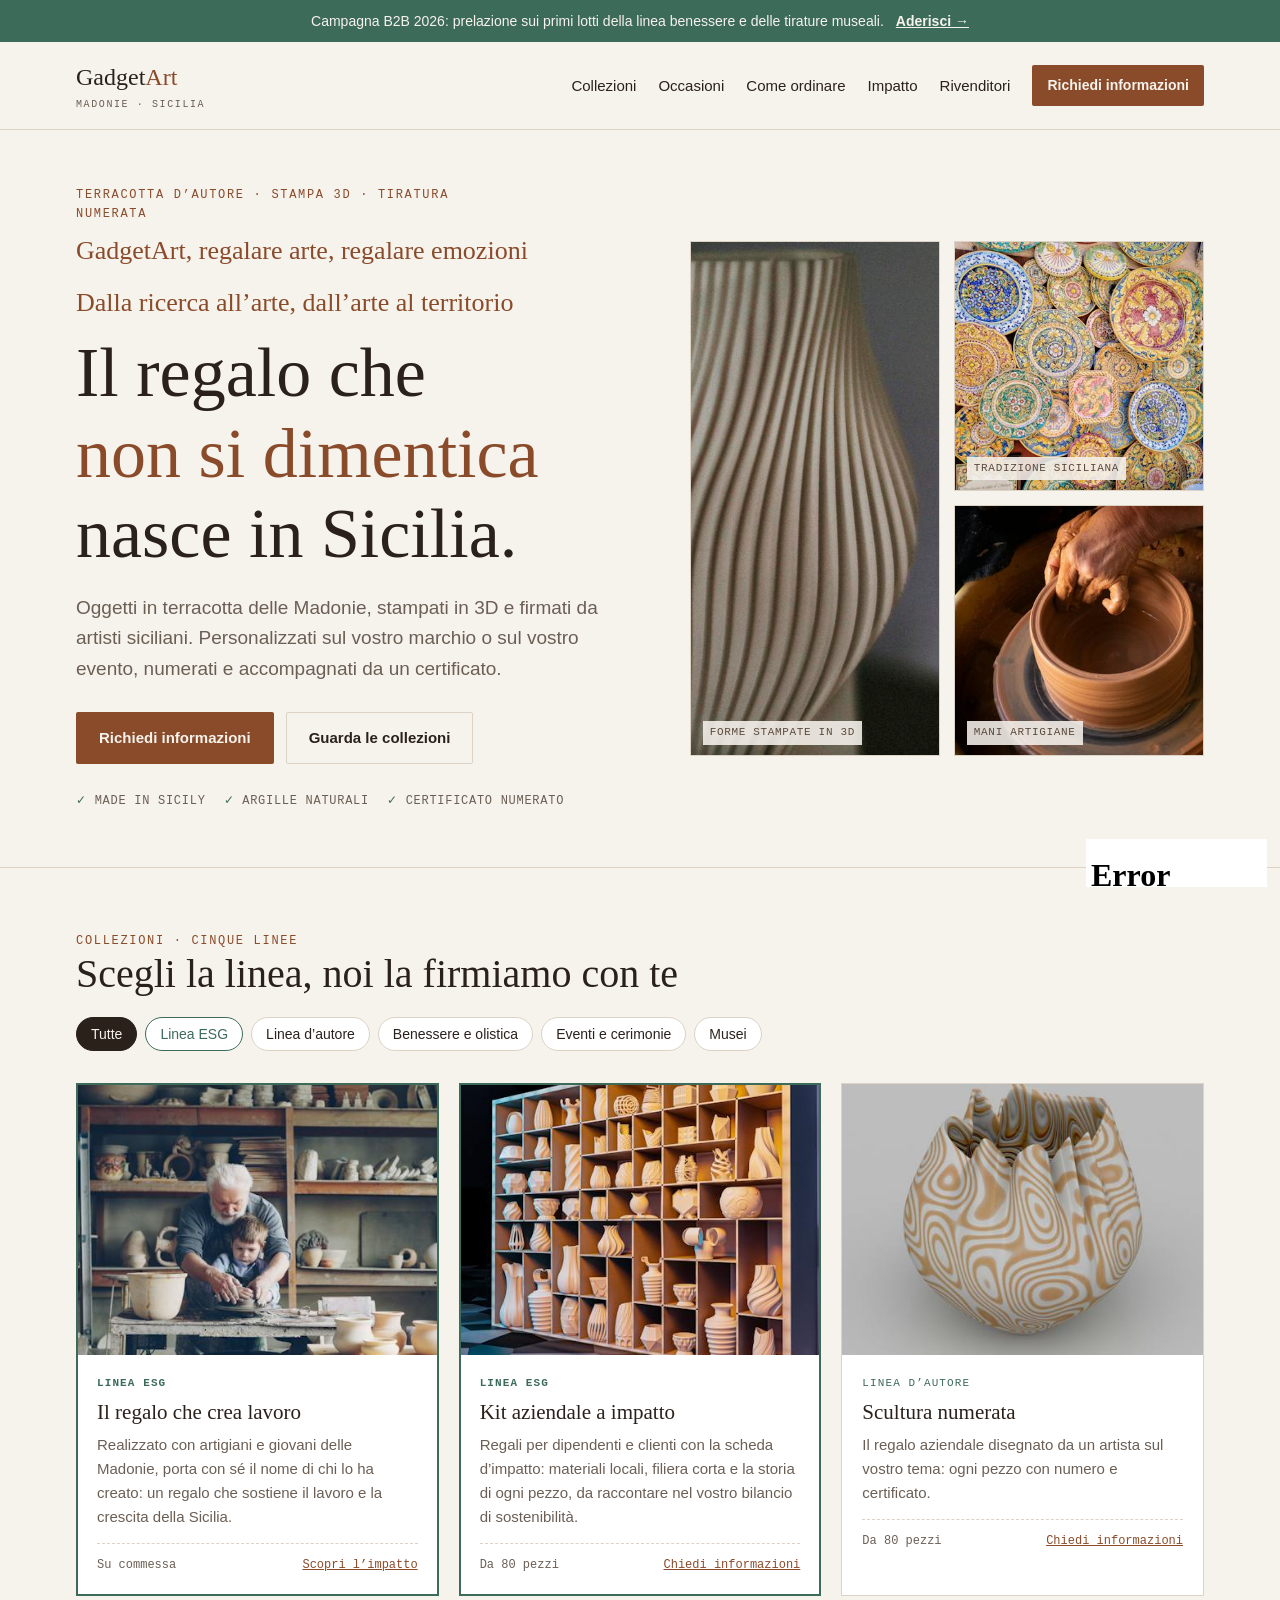
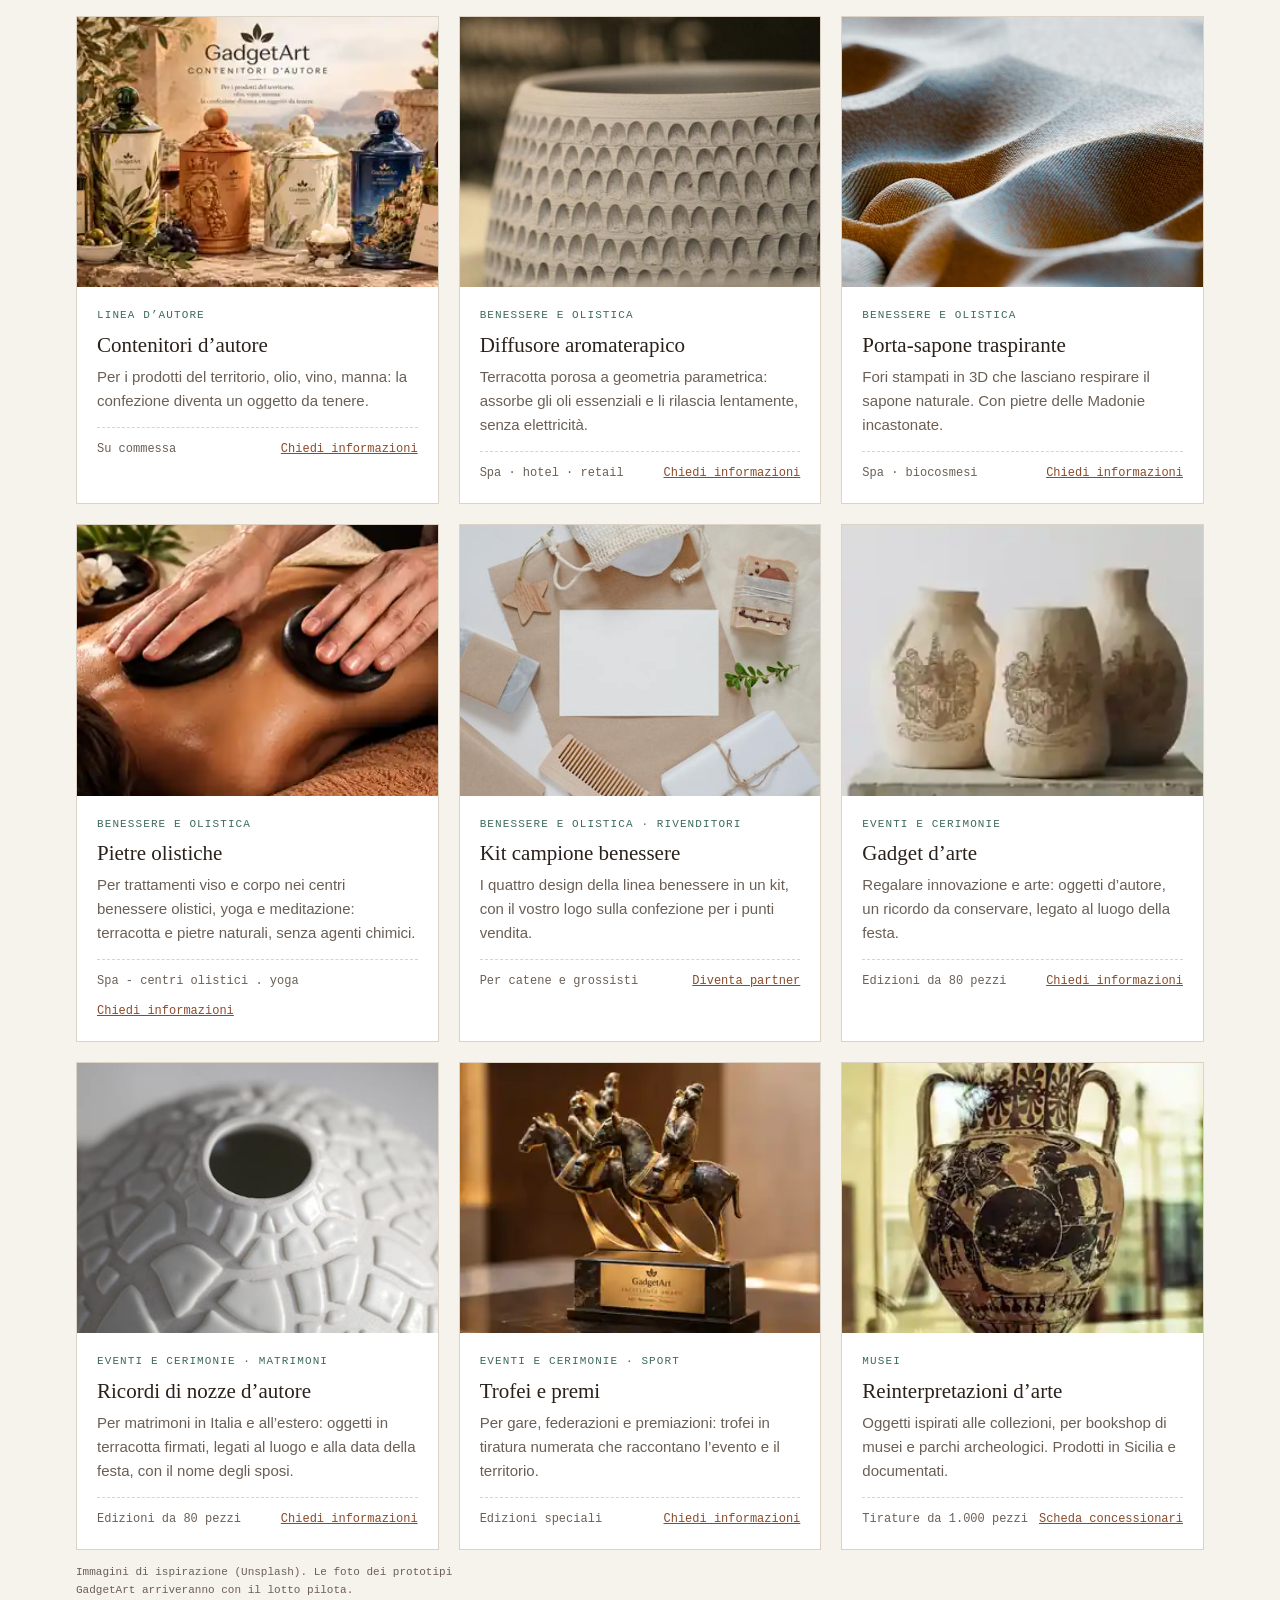
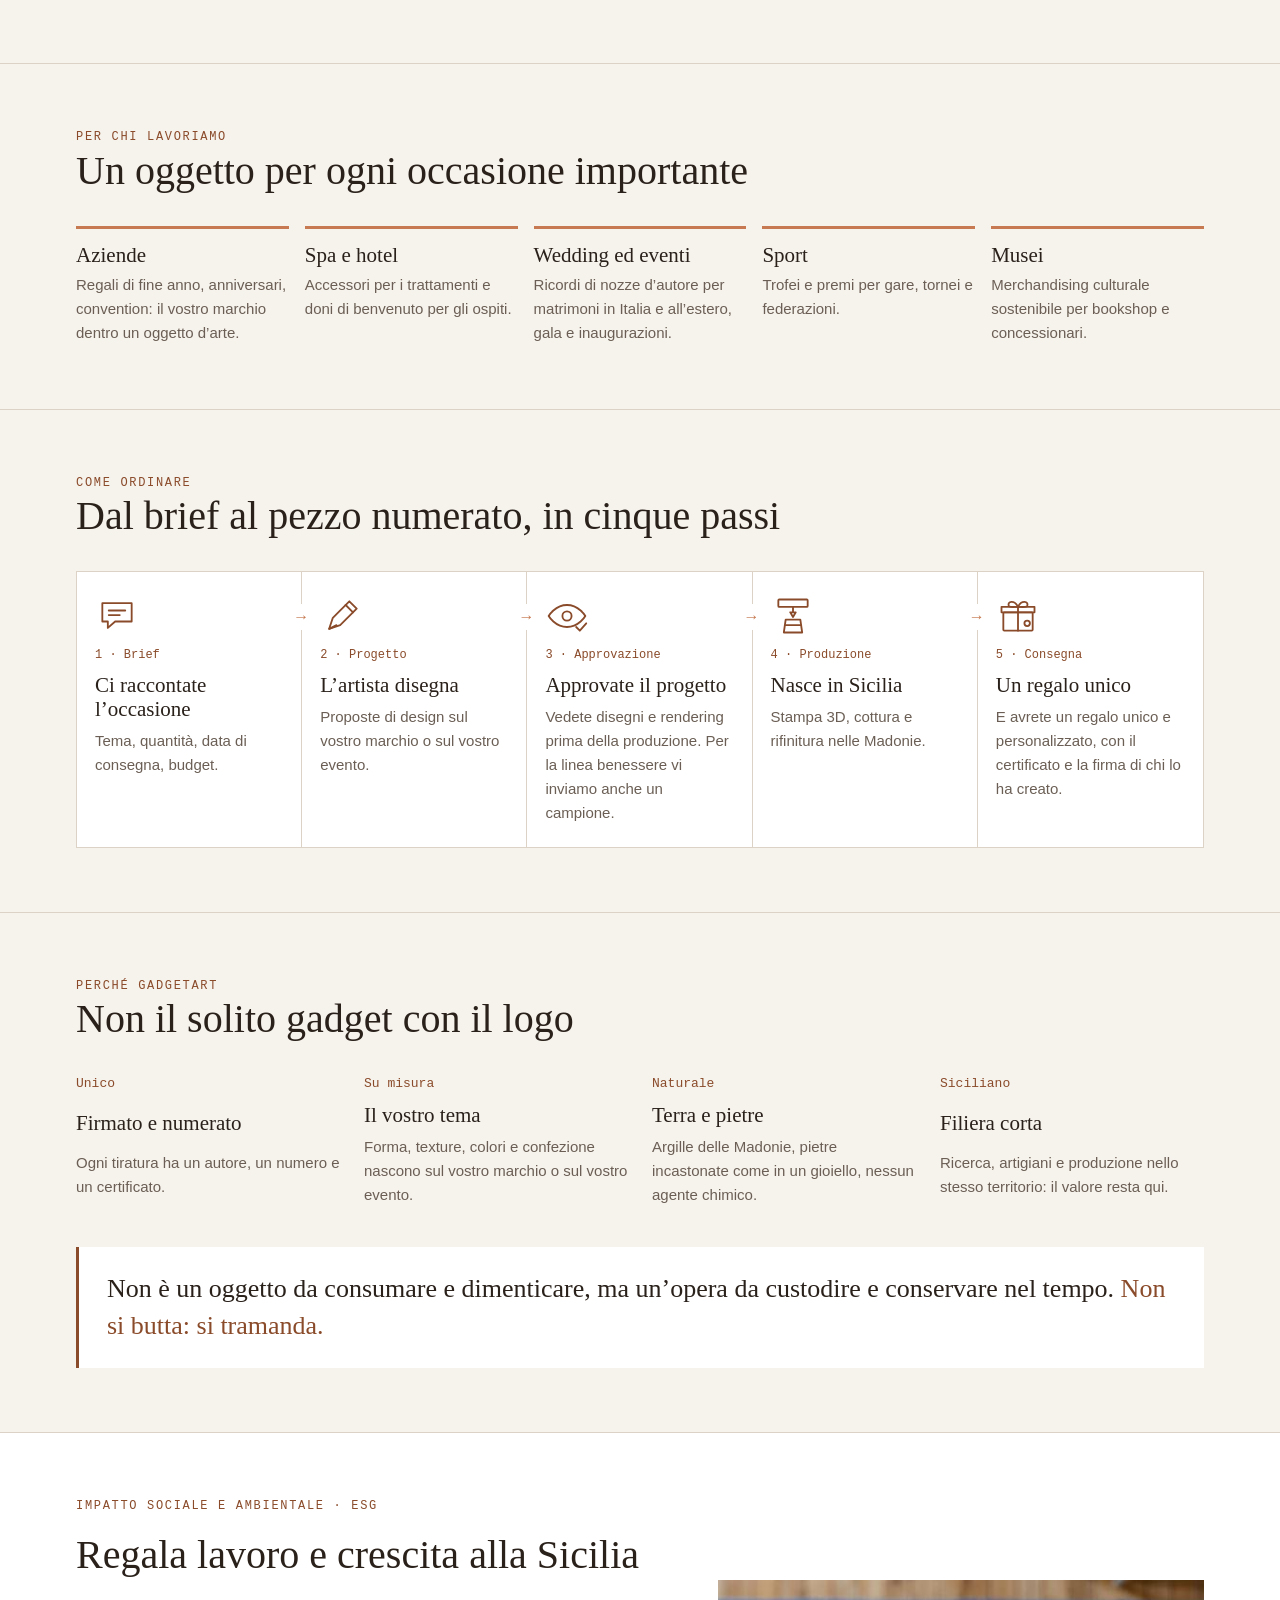
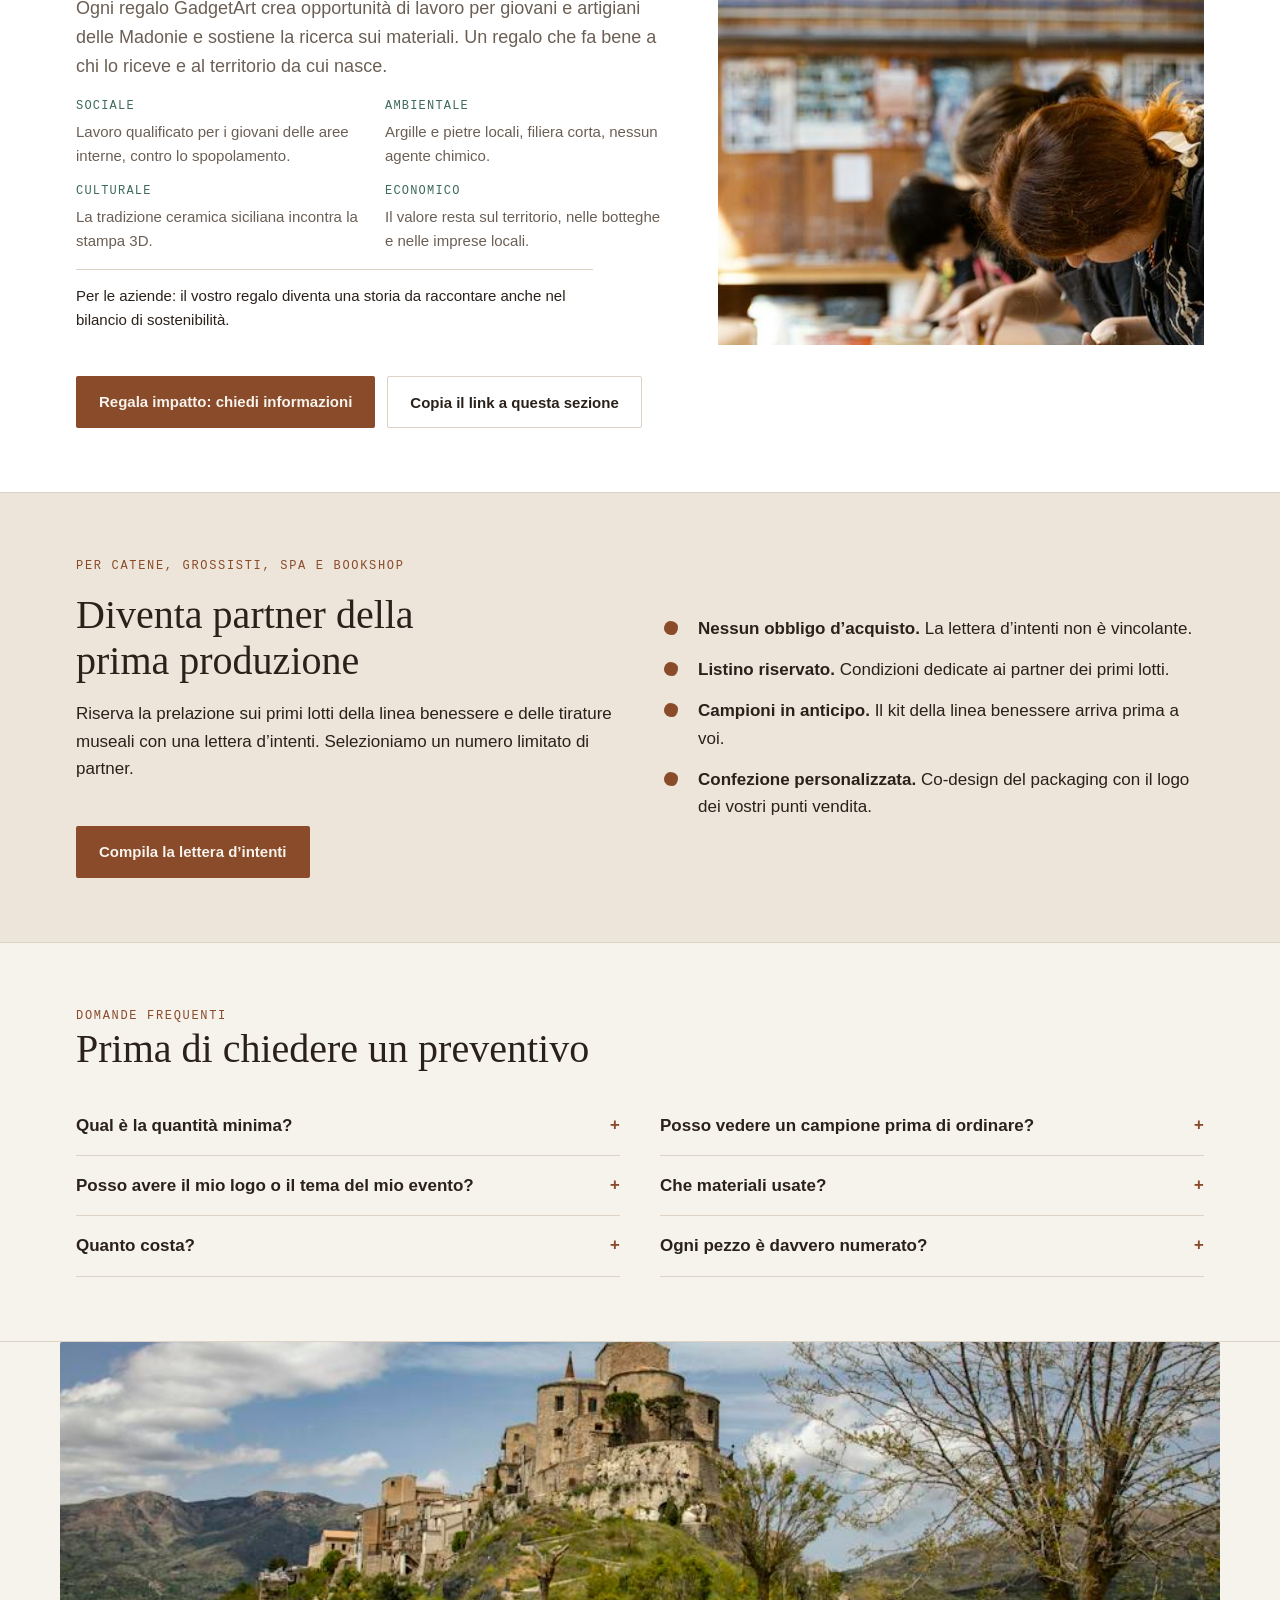
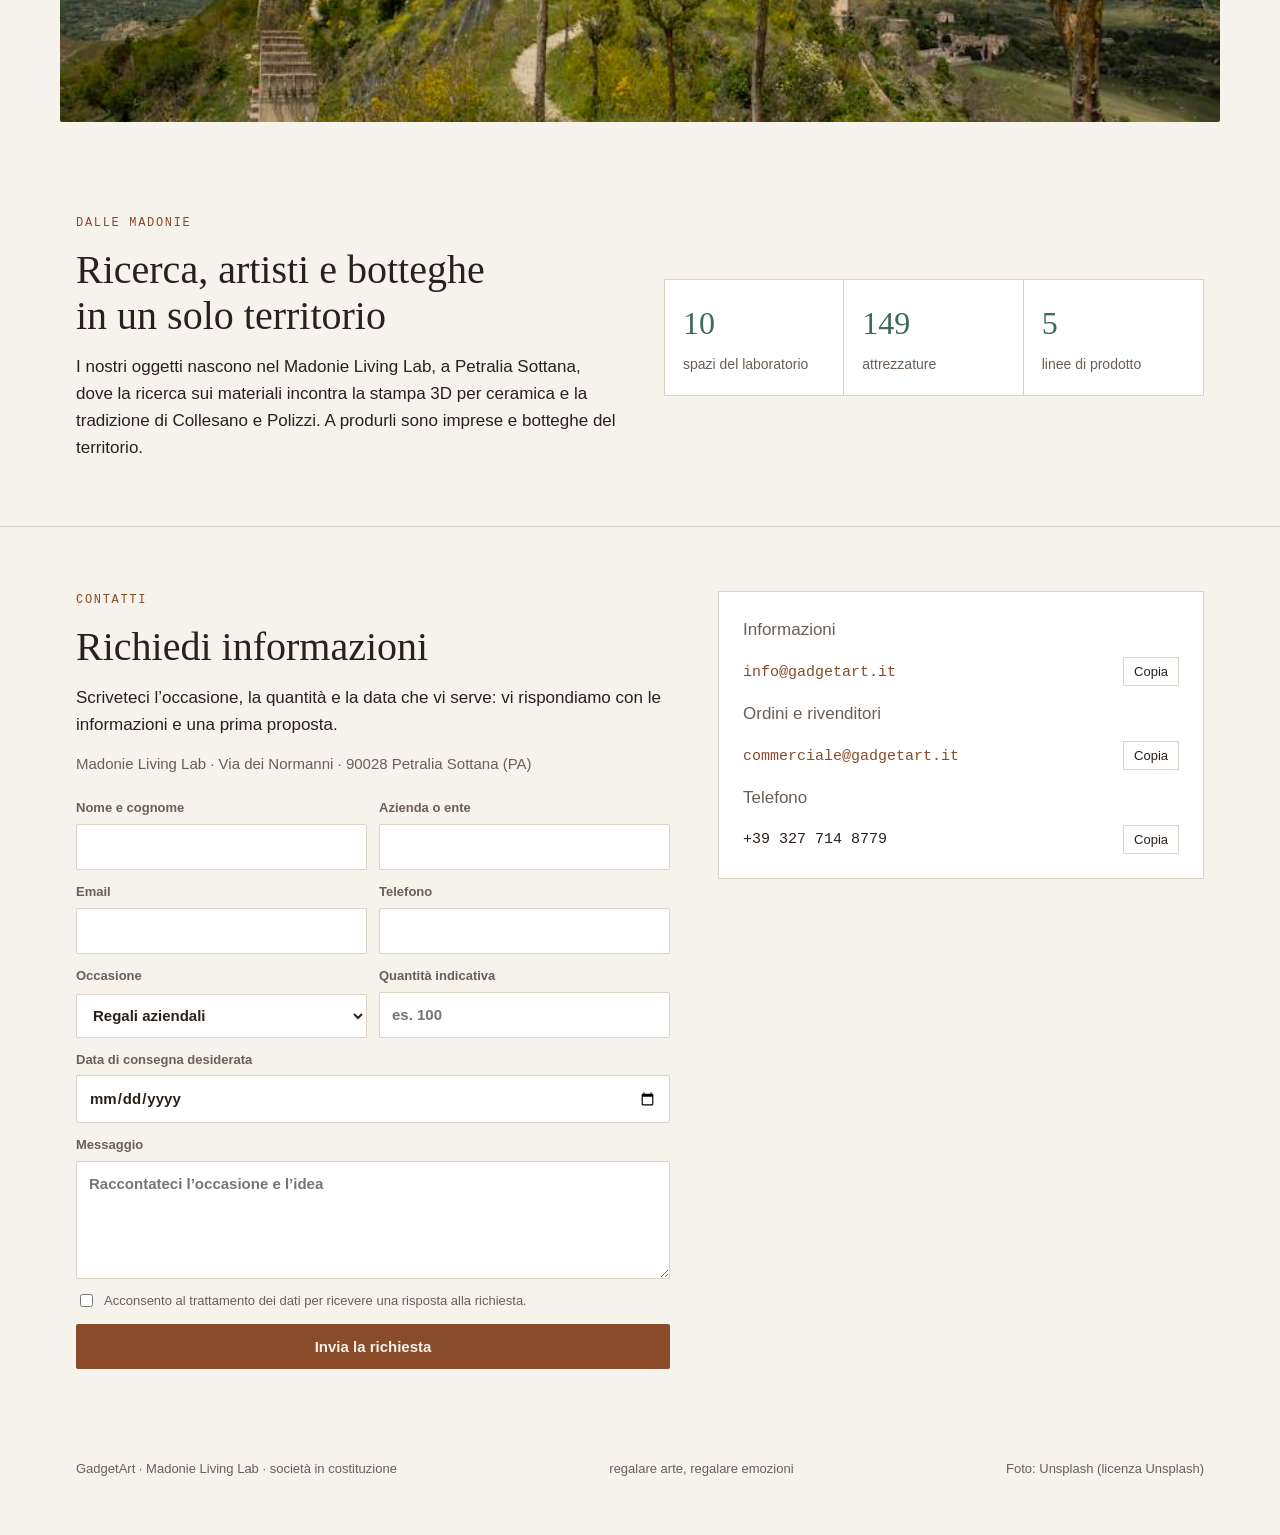
==== index.html @ a304b585 "Add files via upload" ====
<!DOCTYPE html>
<!-- saved from url=(0030)https://gadgetart.it/#contatti -->
<html lang="it"><head><meta http-equiv="Content-Type" content="text/html; charset=UTF-8">

<meta name="viewport" content="width=device-width,initial-scale=1">
<meta name="description" content="Regali d’autore in terracotta stampata in 3D con pietre delle Madonie: regali aziendali, ricordi di nozze d’autore, gadget per eventi, accessori per spa e oggetti per musei. Prodotti in Sicilia.">
<title>GadgetArt – Regali aziendali e ricordi di nozze d’autore in terracotta 3D | Made in Sicily</title>
<link rel="canonical" href="https://gadgetart.it/">
<meta name="robots" content="index, follow">
<meta property="og:type" content="website">
<meta property="og:locale" content="it_IT">
<meta property="og:site_name" content="GadgetArt">
<meta property="og:title" content="GadgetArt – Regali aziendali e ricordi di nozze d’autore in terracotta 3D">
<meta property="og:description" content="Regali d’autore in terracotta stampata in 3D con pietre delle Madonie: regali aziendali, ricordi di nozze d’autore, gadget per eventi, accessori per spa e oggetti per musei. Prodotti in Sicilia.">
<meta property="og:url" content="https://gadgetart.it/">
<meta property="og:image" content="https://gadgetart.it/og.jpg">
<meta name="twitter:card" content="summary_large_image">
<script type="application/ld+json">{"@context": "https://schema.org", "@type": "Organization", "name": "GadgetArt", "url": "https://gadgetart.it/", "logo": "https://gadgetart.it/og.jpg", "description": "Regali d’autore in terracotta stampata in 3D con pietre delle Madonie: regali aziendali, ricordi di nozze d’autore, gadget per eventi, accessori per spa e oggetti per musei. Prodotti in Sicilia.", "email": "info@gadgetart.it", "telephone": "+39 327 714 8779", "address": {"@type": "PostalAddress", "streetAddress": "Via dei Normanni", "postalCode": "90028", "addressLocality": "Petralia Sottana", "addressRegion": "PA", "addressCountry": "IT"}, "contactPoint": [{"@type": "ContactPoint", "contactType": "sales", "email": "commerciale@gadgetart.it", "availableLanguage": ["it", "en"]}, {"@type": "ContactPoint", "contactType": "customer service", "email": "info@gadgetart.it", "telephone": "+39 327 714 8779"}]}</script>
<link rel="preconnect" href="https://fonts.googleapis.com/">
<link rel="preconnect" href="https://fonts.gstatic.com/" crossorigin="">
<link rel="stylesheet" href="./GadgetArt – Regali aziendali e ricordi di nozze d’autore in terracotta 3D _ Made in Sicily_files/css2">
<style>
/* Layout: vetrina commerciale — catalogo filtrabile in apertura, poi occasioni, ordine passo per passo, programma partner, domande e contatti */
:root{
  --bg:#F6F2EC; --surface:#FFFFFF; --ink:#2A211B; --muted:#6B5F55; --line:#DCD2C6;
  --terra:#8A4B2A; --clay:#C77A52; --sage:#3D6B5A; --gold:#B88A1E; --stone:#EDE5DA;
  --display:"Marcellus","Times New Roman",serif;
  --body:"Karla","Helvetica Neue",Arial,sans-serif;
  --mono:"IBM Plex Mono",ui-monospace,Menlo,monospace;
}
@media (prefers-color-scheme: dark){:root:not([data-theme="light"]){
  --bg:#1A1613; --surface:#241E1A; --ink:#EFE7DD; --muted:#B5A898; --line:#3A312A;
  --terra:#D98A5F; --clay:#E3A27E; --sage:#7FB39E; --gold:#E0B34A; --stone:#2B2420; color-scheme:dark}}
:root[data-theme="dark"]{
  --bg:#1A1613; --surface:#241E1A; --ink:#EFE7DD; --muted:#B5A898; --line:#3A312A;
  --terra:#D98A5F; --clay:#E3A27E; --sage:#7FB39E; --gold:#E0B34A; --stone:#2B2420; color-scheme:dark}
*{box-sizing:border-box}
body{background:var(--bg);color:var(--ink);font-family:var(--body);font-size:17px;line-height:1.6;margin:0}
.wrap{max-width:1160px;margin:0 auto;padding-left:max(16px,env(safe-area-inset-left,0px));padding-right:max(16px,env(safe-area-inset-right,0px))}
h1,h2,h3{font-family:var(--display);font-weight:400;text-wrap:balance;margin:0;line-height:1.15}
h2{font-size:clamp(28px,4vw,40px)}
h3{font-size:21px}
p{margin:0;max-width:62ch}
.eyebrow{font-family:var(--mono);font-size:12px;letter-spacing:.14em;text-transform:uppercase;color:var(--terra)}
.muted{color:var(--muted)}
a{color:var(--terra)}
a:focus-visible,button:focus-visible{outline:2px solid var(--gold);outline-offset:3px}
.btn{display:inline-block;padding:13px 22px;border-radius:2px;text-decoration:none;font-weight:700;font-size:15px;border:1px solid transparent;cursor:pointer;font-family:var(--body)}
.btn.primary{background:var(--terra);color:var(--bg)}
.btn.primary:hover{filter:brightness(1.08)}
.btn.ghost{border-color:var(--line);color:var(--ink);background:transparent}
.btn.small{padding:8px 14px;font-size:14px}

/* banner + nav */
.banner{background:var(--sage);color:var(--bg);font-size:14px}
.banner .wrap{padding-block:10px;display:flex;gap:12px;justify-content:center;flex-wrap:wrap;text-align:center}
.banner a{color:var(--bg);font-weight:700}
nav{border-bottom:1px solid var(--line);background:var(--bg)}
nav .wrap{display:flex;justify-content:space-between;align-items:center;gap:16px;padding-block:16px;flex-wrap:wrap}
.brand{font-family:var(--display);font-size:24px}
.brand span{color:var(--terra)}
.brand small{display:block;font-family:var(--mono);font-size:10px;letter-spacing:.16em;color:var(--muted)}
nav ul{list-style:none;display:flex;gap:22px;margin:0;padding:0;flex-wrap:wrap;font-size:15px;align-items:center}
nav ul a{color:var(--ink);text-decoration:none}
nav ul a:hover{color:var(--terra)}

/* hero */
.hero .wrap{display:grid;grid-template-columns:1.1fr 1fr;gap:48px;align-items:center;padding-block:56px}
.hero .wrap > *{min-width:0}
.hero h1{font-size:clamp(40px,6vw,70px)}
.hero h1 em{font-style:normal;color:var(--terra)}
.hero .lead{font-size:19px;color:var(--muted);margin-top:18px}
.actions{display:flex;gap:12px;flex-wrap:wrap;margin-top:28px}
.trust{display:flex;gap:18px;flex-wrap:wrap;margin-top:28px;font-family:var(--mono);font-size:12px;letter-spacing:.06em;text-transform:uppercase;color:var(--muted)}
.trust span::before{content:"✓ ";color:var(--sage)}
.showcase{display:grid;grid-template-columns:1fr 1fr;gap:14px}
.tile{background:var(--surface);border:1px solid var(--line);aspect-ratio:1/1;max-width:100%;display:grid;place-items:center;position:relative}
.tile.big{grid-row:span 2;aspect-ratio:auto}
.tile figcaption{position:absolute;left:12px;bottom:10px;font-family:var(--mono);font-size:11px;color:var(--muted);letter-spacing:.06em}
.tile svg{width:62%;height:auto;max-height:80%}
.tile img{position:absolute;inset:0;width:100%;height:100%;object-fit:cover}
.tile figcaption{z-index:1;background:rgba(246,242,236,.88);color:#5b4a3c;padding:3px 7px}

/* catalogo */
section{border-top:1px solid var(--line)}
section > .wrap{padding-block:64px}
.head{display:flex;justify-content:space-between;align-items:end;gap:20px;flex-wrap:wrap}
.filters{display:flex;gap:8px;flex-wrap:wrap}
.filters button{font-family:var(--body);font-size:14px;padding:8px 14px;border:1px solid var(--line);background:var(--surface);color:var(--ink);cursor:pointer;border-radius:999px}
.filters button[aria-pressed="true"]{background:var(--ink);color:var(--bg);border-color:var(--ink)}
.grid{display:grid;grid-template-columns:repeat(3,1fr);gap:20px;margin-top:32px}
.prod{background:var(--surface);border:1px solid var(--line);display:grid;grid-template-rows:auto 1fr;min-width:0}
.prod .pic{background:var(--stone);aspect-ratio:4/3;max-width:100%;display:grid;place-items:center}
.prod .pic svg{width:46%;height:auto}
.prod .pic{overflow:hidden}
.prod .pic img{width:100%;height:100%;object-fit:cover;display:block;transition:transform .5s ease}
.prod:hover .pic img{transform:scale(1.04)}
.photo-note{font-family:var(--mono);font-size:11px;color:var(--muted);margin-top:14px}
.origin-photo{display:block;width:100%;max-width:1160px;margin:0 auto 28px;aspect-ratio:2/1;max-height:380px;object-fit:cover;border-radius:2px}
.prod .body{padding:20px;display:grid;gap:8px;align-content:start}
.prod .cat{font-family:var(--mono);font-size:11px;letter-spacing:.1em;text-transform:uppercase;color:var(--sage)}
.prod p{font-size:15px;color:var(--muted)}
.prod .meta{display:flex;justify-content:space-between;align-items:center;gap:10px;flex-wrap:wrap;border-top:1px dashed var(--line);padding-top:12px;margin-top:6px;font-family:var(--mono);font-size:12px;color:var(--muted)}

/* occasioni */
.occ{display:grid;grid-template-columns:repeat(5,1fr);gap:16px;margin-top:32px}
.occ div{border-top:3px solid var(--clay);padding-top:14px;display:grid;gap:6px;align-content:start;min-width:0}
.occ p{font-size:15px;color:var(--muted)}

/* ordine */
.steps{list-style:none;margin:32px 0 0;padding:0;display:grid;grid-template-columns:repeat(5,1fr);border:1px solid var(--line);background:var(--surface)}
.steps li{padding:22px 18px;border-right:1px solid var(--line);display:grid;gap:8px;align-content:start;min-width:0}
.steps li:last-child{border-right:0}
.steps .n{font-family:var(--mono);font-size:12px;color:var(--terra)}
.steps p{font-size:15px;color:var(--muted)}

/* perché */
.motto{font-family:var(--display);font-size:clamp(20px,2.4vw,26px);color:var(--terra);margin:6px 0 10px}
.steps li{position:relative}
.steps .ico{width:44px;height:44px;color:var(--terra)}
.steps li:not(:last-child)::after{content:"→";position:absolute;right:-10px;top:32px;width:20px;text-align:center;background:var(--surface);color:var(--clay);font-size:16px;z-index:1}
.tramanda{margin:40px 0 0;padding:24px 28px;border-left:3px solid var(--terra);background:var(--surface);font-family:var(--display);font-size:clamp(20px,2.4vw,26px);line-height:1.4}
.tramanda strong{color:var(--terra);font-weight:400}
.impatto{background:var(--surface)}
.impatto .wrap{display:grid;grid-template-columns:1.1fr .9fr;gap:48px;align-items:center}
.impatto .wrap>*{min-width:0}
.imp-text{display:grid;gap:16px}
.imp-lead{font-size:18px;color:var(--muted)}
.imp-list{list-style:none;padding:0;margin:0;display:grid;grid-template-columns:1fr 1fr;gap:14px 24px}
.imp-list li{display:grid;gap:4px}
.imp-list b{font-family:var(--mono);font-size:12px;letter-spacing:.1em;text-transform:uppercase;color:var(--sage);font-weight:500}
.imp-list span{font-size:15px;color:var(--muted)}
.imp-note{font-size:15px;border-top:1px solid var(--line);padding-top:14px}
.imp-photo{width:100%;aspect-ratio:4/3;object-fit:cover;display:block}
@media (max-width:960px){.impatto .wrap{grid-template-columns:1fr}.steps li::after{display:none}}
@media (max-width:560px){.imp-list{grid-template-columns:1fr}}
.prod.esg{outline:2px solid var(--sage);outline-offset:-2px}
.prod.esg .cat{color:var(--sage);font-weight:700}
.filters #f-esg{border-color:var(--sage);color:var(--sage)}
.filters #f-esg[aria-pressed="true"]{background:var(--sage);color:#fff}
.why{display:grid;grid-template-columns:repeat(4,1fr);gap:24px;margin-top:32px}
.why div{display:grid;gap:8px;min-width:0}
.why b{font-family:var(--mono);font-size:13px;color:var(--terra);font-weight:500}
.why p{font-size:15px;color:var(--muted)}

/* partner */
.partner{background:var(--stone)}
.partner .wrap{display:grid;grid-template-columns:1fr 1fr;gap:48px;align-items:center}
.partner .wrap > *{min-width:0}
.benefits{list-style:none;margin:0;padding:0;display:grid;gap:14px}
.benefits li{display:grid;grid-template-columns:24px 1fr;gap:10px;align-items:start}
.benefits li::before{content:"";width:14px;height:14px;margin-top:6px;border-radius:46% 54% 40% 60%/55% 45% 55% 45%;background:var(--terra)}

/* faq */
.faq{display:grid;grid-template-columns:1fr 1fr;gap:0 40px;margin-top:24px}
details{border-bottom:1px solid var(--line);padding-block:16px}
summary{cursor:pointer;font-weight:700;list-style:none;display:flex;justify-content:space-between;gap:12px}
summary::after{content:"+";color:var(--terra);font-family:var(--mono)}
details[open] summary::after{content:"−"}
details p{margin-top:10px;color:var(--muted);font-size:15.5px}

/* origine + contatti */
.origin .wrap{display:grid;grid-template-columns:1fr 1fr;gap:48px;align-items:center}
.origin .wrap > *{min-width:0}
.facts{display:grid;grid-template-columns:repeat(3,1fr);border:1px solid var(--line);background:var(--surface)}
.facts div{padding:18px;border-right:1px solid var(--line);min-width:0}
.facts div:last-child{border-right:0}
.facts b{display:block;font-family:var(--display);font-weight:400;font-size:32px;color:var(--sage)}
.facts span{font-size:14px;color:var(--muted)}
.contact .wrap{display:grid;grid-template-columns:1.1fr .9fr;gap:48px;align-items:start}
.contact .wrap > *{min-width:0}
.card{background:var(--surface);border:1px solid var(--line);padding:24px;display:grid;gap:14px}
.row{display:flex;justify-content:space-between;align-items:center;gap:12px;flex-wrap:wrap}
.lead-form{display:grid;gap:12px;margin-top:8px}
.lead-form .two{display:grid;grid-template-columns:1fr 1fr;gap:12px}
.lead-form label{display:grid;gap:5px;font-size:13px;color:var(--muted);font-weight:600}
.lead-form input,.lead-form select,.lead-form textarea{font:inherit;font-size:15px;color:var(--ink);background:var(--surface);border:1px solid var(--line);padding:10px 12px;border-radius:2px;width:100%;box-sizing:border-box}
.lead-form input:focus,.lead-form select:focus,.lead-form textarea:focus{outline:2px solid var(--clay);outline-offset:1px}
.lead-form .consent{display:flex;gap:8px;align-items:flex-start;font-weight:400;font-size:13px}
.lead-form .consent input{width:auto;margin-top:3px}
.hp{position:absolute;left:-9999px}
@media (max-width:560px){.lead-form .two{grid-template-columns:1fr}}
.row a{color:var(--terra);text-decoration:none}
.row a:hover code{text-decoration:underline}
.row code{font-family:var(--mono);font-size:15px;user-select:all;word-break:break-all}
.copy{font-family:var(--body);font-size:13px;background:transparent;border:1px solid var(--line);color:var(--ink);padding:6px 10px;cursor:pointer}
footer .wrap{padding-block:26px;display:flex;justify-content:space-between;gap:16px;flex-wrap:wrap;font-size:13px;color:var(--muted)}

@media (max-width:960px){
  .hero .wrap,.partner .wrap,.origin .wrap,.contact .wrap{grid-template-columns:1fr;gap:32px}
  .grid{grid-template-columns:repeat(2,1fr)}
  .occ{grid-template-columns:repeat(2,1fr)}
  .steps{grid-template-columns:1fr}
  .steps li{border-right:0;border-bottom:1px solid var(--line)}
  .steps li:last-child{border-bottom:0}
  .why{grid-template-columns:repeat(2,1fr)}
  .faq{grid-template-columns:1fr}
}
@media (max-width:560px){
  .grid,.occ,.why{grid-template-columns:1fr}
  .facts{grid-template-columns:1fr}
  .facts div{border-right:0;border-bottom:1px solid var(--line)}
  .facts div:last-child{border-bottom:0}
  section > .wrap{padding-block:48px}
  nav ul{gap:14px;font-size:14px}
}
</style>
</head>
<body>


<div class="banner"><div class="wrap"><span>Campagna B2B 2026: prelazione sui primi lotti della linea benessere e delle tirature museali.</span><a href="https://b2b.gadgetart.it/" target="_blank" rel="noopener">Aderisci →</a></div></div>

<nav>
  <div class="wrap">
    <div class="brand">Gadget<span>Art</span><small>MADONIE · SICILIA</small></div>
    <ul>
      <li><a href="https://gadgetart.it/#collezioni">Collezioni</a></li>
      <li><a href="https://gadgetart.it/#occasioni">Occasioni</a></li>
      <li><a href="https://gadgetart.it/#ordine">Come ordinare</a></li>
      <li><a href="https://gadgetart.it/#impatto">Impatto</a></li>
      <li><a href="https://gadgetart.it/#partner">Rivenditori</a></li>
      <li><a href="https://gadgetart.it/#contatti" class="btn primary small">Richiedi informazioni</a></li>
    </ul>
  </div>
</nav>

<header class="hero">
  <div class="wrap">
    <div>
      <p class="eyebrow">Terracotta d’autore · stampa 3D · tiratura numerata</p>
      <p class="motto">GadgetArt, regalare arte, regalare emozioni</p><p class="motto">Dalla ricerca all’arte, dall’arte al territorio</p>
      <h1>Il regalo che <em>non si dimentica</em> nasce in Sicilia.</h1>
      <p class="lead">Oggetti in terracotta delle Madonie, stampati in 3D e firmati da artisti siciliani. Personalizzati sul vostro marchio o sul vostro evento, numerati e accompagnati da un certificato.</p>
      <div class="actions">
        <a class="btn primary" href="https://gadgetart.it/#contatti">Richiedi informazioni</a>
        <a class="btn ghost" href="https://gadgetart.it/#collezioni">Guarda le collezioni</a>
      </div>
      <div class="trust"><span>Made in Sicily</span><span>Argille naturali</span><span>Certificato numerato</span></div>
    </div>
    <div class="showcase" aria-hidden="true">
      <figure class="tile big" style="margin:0">
        <img src="[data-uri]" alt="Vaso con nervature stampato in 3D">
        <figcaption>FORME STAMPATE IN 3D</figcaption>
      </figure>
      <figure class="tile" style="margin:0">
        <img src="[data-uri]" alt="Ceramiche siciliane decorate a mano">
        <figcaption>TRADIZIONE SICILIANA</figcaption>
      </figure>
      <figure class="tile" style="margin:0">
        <img src="[data-uri]" alt="Mani di un artigiano che modellano la terracotta">
        <figcaption>MANI ARTIGIANE</figcaption>
      </figure>
    </div>
  </div>
</header>

<section id="collezioni">
  <div class="wrap">
    <div class="head">
      <div><p class="eyebrow">Collezioni · cinque linee</p><h2>Scegli la linea, noi la firmiamo con te</h2></div>
      <div class="filters" role="group" aria-label="Filtra le collezioni">
        <button type="button" id="f-all" data-f="all" aria-pressed="true">Tutte</button>
        <button type="button" id="f-esg" data-f="esg" aria-pressed="false">Linea ESG</button>
        <button type="button" id="f-aut" data-f="autore" aria-pressed="false">Linea d’autore</button>
        <button type="button" id="f-ben" data-f="benessere" aria-pressed="false">Benessere e olistica</button>
        <button type="button" id="f-ev" data-f="eventi" aria-pressed="false">Eventi e cerimonie</button>
        <button type="button" id="f-mus" data-f="musei" aria-pressed="false">Musei</button>
      </div>
    </div>
    <div class="grid" id="grid">
      <article class="prod esg" data-c="esg">
        <div class="pic"><img src="[data-uri]" alt="Un artigiano anziano insegna a un bambino a lavorare l’argilla" loading="lazy"></div>
        <div class="body"><span class="cat">Linea ESG</span><h3>Il regalo che crea lavoro</h3><p>Realizzato con artigiani e giovani delle Madonie, porta con sé il nome di chi lo ha creato: un regalo che sostiene il lavoro e la crescita della Sicilia.</p><div class="meta"><span>Su commessa</span><a href="https://gadgetart.it/#impatto">Scopri l’impatto</a></div></div>
      </article>
      <article class="prod esg" data-c="esg">
        <div class="pic"><img src="[data-uri]" alt="Confezione regalo in carta naturale" loading="lazy"></div>
        <div class="body"><span class="cat">Linea ESG</span><h3>Kit aziendale a impatto</h3><p>Regali per dipendenti e clienti con la scheda d’impatto: materiali locali, filiera corta e la storia di ogni pezzo, da raccontare nel vostro bilancio di sostenibilità.</p><div class="meta"><span>Da 80 pezzi</span><a href="https://gadgetart.it/#contatti">Chiedi informazioni</a></div></div>
      </article>
      <article class="prod" data-c="autore">
        <div class="pic"><img src="[data-uri]" alt="Vaso scultura dalle forme organiche" loading="lazy"></div>
        <div class="body"><span class="cat">Linea d’autore</span><h3>Scultura numerata</h3><p>Il regalo aziendale disegnato da un artista sul vostro tema: ogni pezzo con numero e certificato.</p><div class="meta"><span>Da 80 pezzi</span><a href="https://gadgetart.it/#contatti">Chiedi informazioni</a></div></div>
      </article>
      <article class="prod" data-c="autore">
        <div class="pic"><img src="[data-uri]" alt="Contenitori in terracotta in una bottega" loading="lazy"></div>
        <div class="body"><span class="cat">Linea d’autore</span><h3>Contenitori d’autore</h3><p>Per i prodotti del territorio, olio, vino, manna: la confezione diventa un oggetto da tenere.</p><div class="meta"><span>Su commessa</span><a href="https://gadgetart.it/#contatti">Chiedi informazioni</a></div></div>
      </article>
      <article class="prod" data-c="benessere">
        <div class="pic"><img src="[data-uri]" alt="Vaso con superficie traforata" loading="lazy"></div>
        <div class="body"><span class="cat">Benessere e olistica</span><h3>Diffusore aromaterapico</h3><p>Terracotta porosa a geometria parametrica: assorbe gli oli essenziali e li rilascia lentamente, senza elettricità.</p><div class="meta"><span>Spa · hotel · retail</span><a href="https://gadgetart.it/#contatti">Chiedi informazioni</a></div></div>
      </article>
      <article class="prod" data-c="benessere">
        <div class="pic"><img src="[data-uri]" alt="Superficie ondulata con ciottoli" loading="lazy"></div>
        <div class="body"><span class="cat">Benessere e olistica</span><h3>Porta-sapone traspirante</h3><p>Fori stampati in 3D che lasciano respirare il sapone naturale. Con pietre delle Madonie incastonate.</p><div class="meta"><span>Spa · biocosmesi</span><a href="https://gadgetart.it/#contatti">Chiedi informazioni</a></div></div>
      </article>
      <article class="prod" data-c="benessere">
        <div class="pic"><img src="[data-uri]" alt="Pietre incastonate nella terracotta" loading="lazy"></div>
        <div class="body"><span class="cat">Benessere e olistica</span><h3>Pietre olistiche</h3><p>Per trattamenti viso e corpo nei centri benessere olistici, yoga e meditazione: terracotta e pietre naturali, senza agenti chimici.</p><div class="meta"><span>Spa - centri olistici . yoga</span><a href="https://gadgetart.it/#contatti">Chiedi informazioni</a></div></div>
      </article>
      
      
      <article class="prod" data-c="benessere">
        <div class="pic"><img src="[data-uri]" alt="Collezione di vasi su scaffale" loading="lazy"></div>
        <div class="body"><span class="cat">Benessere e olistica · Rivenditori</span><h3>Kit campione benessere</h3><p>I quattro design della linea benessere in un kit, con il vostro logo sulla confezione per i punti vendita.</p><div class="meta"><span>Per catene e grossisti</span><a href="https://gadgetart.it/#partner">Diventa partner</a></div></div>
      </article>
      <article class="prod" data-c="eventi">
        <div class="pic"><img src="[data-uri]" alt="Piccolo vaso nervato" loading="lazy"></div>
        <div class="body"><span class="cat">Eventi e cerimonie</span><h3>Gadget d’arte</h3><p>Regalare innovazione e arte: oggetti d’autore, un ricordo da conservare, legato al luogo della festa.</p><div class="meta"><span>Edizioni da 80 pezzi</span><a href="https://gadgetart.it/#contatti">Chiedi informazioni</a></div></div>
      </article>
      <article class="prod" data-c="eventi">
        <div class="pic"><img src="[data-uri]" alt="Vaso bianco in ceramica con superficie a rilievo" loading="lazy"></div>
        <div class="body"><span class="cat">Eventi e cerimonie · Matrimoni</span><h3>Ricordi di nozze d’autore</h3><p>Per matrimoni in Italia e all’estero: oggetti in terracotta firmati, legati al luogo e alla data della festa, con il nome degli sposi.</p><div class="meta"><span>Edizioni da 80 pezzi</span><a href="https://gadgetart.it/#contatti">Chiedi informazioni</a></div></div>
      </article>
      <article class="prod" data-c="eventi">
        <div class="pic"><img src="[data-uri]" alt="Pezzi in ceramica su un piedistallo" loading="lazy"></div>
        <div class="body"><span class="cat">Eventi e cerimonie · Sport</span><h3>Trofei e premi</h3><p>Per gare, federazioni e premiazioni: trofei in tiratura numerata che raccontano l’evento e il territorio.</p><div class="meta"><span>Edizioni speciali</span><a href="https://gadgetart.it/#contatti">Chiedi informazioni</a></div></div>
      </article>
      <article class="prod" data-c="musei">
        <div class="pic"><img src="[data-uri]" alt="Statuette in terracotta ispirate a reperti antichi" loading="lazy"></div>
        <div class="body"><span class="cat">Musei</span><h3>Reinterpretazioni d’arte</h3><p>Oggetti ispirati alle collezioni, per bookshop di musei e parchi archeologici. Prodotti in Sicilia e documentati.</p><div class="meta"><span>Tirature da 1.000 pezzi</span><a href="https://gadgetart.it/#contatti">Scheda concessionari</a></div></div>
      </article>
    </div>
    <p class="photo-note">Immagini di ispirazione (Unsplash). Le foto dei prototipi GadgetArt arriveranno con il lotto pilota.</p>
  </div>
</section>

<section id="occasioni">
  <div class="wrap">
    <p class="eyebrow">Per chi lavoriamo</p>
    <h2>Un oggetto per ogni occasione importante</h2>
    <div class="occ">
      <div><h3>Aziende</h3><p>Regali di fine anno, anniversari, convention: il vostro marchio dentro un oggetto d’arte.</p></div>
      <div><h3>Spa e hotel</h3><p>Accessori per i trattamenti e doni di benvenuto per gli ospiti.</p></div>
      <div><h3>Wedding ed eventi</h3><p>Ricordi di nozze d’autore per matrimoni in Italia e all’estero, gala e inaugurazioni.</p></div>
      <div><h3>Sport</h3><p>Trofei e premi per gare, tornei e federazioni.</p></div>
      <div><h3>Musei</h3><p>Merchandising culturale sostenibile per bookshop e concessionari.</p></div>
    </div>
  </div>
</section>

<section id="ordine">
  <div class="wrap">
    <p class="eyebrow">Come ordinare</p>
    <h2>Dal brief al pezzo numerato, in cinque passi</h2>
    <ol class="steps">
      <li><svg class="ico" viewBox="0 0 48 48" aria-hidden="true" fill="none" stroke="currentColor" stroke-width="2" stroke-linecap="round" stroke-linejoin="round"><path d="M8 10h32v20H22l-8 7v-7H8z"></path><path d="M15 18h18M15 23h12"></path></svg><span class="n">1 · Brief</span><h3>Ci raccontate l’occasione</h3><p>Tema, quantità, data di consegna, budget.</p></li>
      <li><svg class="ico" viewBox="0 0 48 48" aria-hidden="true" fill="none" stroke="currentColor" stroke-width="2" stroke-linecap="round" stroke-linejoin="round"><path d="M10 38l4-12L32 8l8 8-18 18z"></path><path d="M28 12l8 8"></path><path d="M10 38l8-4"></path></svg><span class="n">2 · Progetto</span><h3>L’artista disegna</h3><p>Proposte di design sul vostro marchio o sul vostro evento.</p></li>
      <li><svg class="ico" viewBox="0 0 48 48" aria-hidden="true" fill="none" stroke="currentColor" stroke-width="2" stroke-linecap="round" stroke-linejoin="round"><path d="M4 24s7-12 20-12 20 12 20 12-7 12-20 12S4 24 4 24z"></path><circle cx="24" cy="24" r="5"></circle><path d="M34 36l4 4 7-8"></path></svg><span class="n">3 · Approvazione</span><h3>Approvate il progetto</h3><p>Vedete disegni e rendering prima della produzione. Per la linea benessere vi inviamo anche un campione.</p></li>
      <li><svg class="ico" viewBox="0 0 48 48" aria-hidden="true" fill="none" stroke="currentColor" stroke-width="2" stroke-linecap="round" stroke-linejoin="round"><rect x="8" y="6" width="32" height="8" rx="1"></rect><path d="M24 14v6M21 20h6l-3 5z"></path><path d="M14 42h20l-2-14H16z"></path><path d="M16 34h16"></path></svg><span class="n">4 · Produzione</span><h3>Nasce in Sicilia</h3><p>Stampa 3D, cottura e rifinitura nelle Madonie.</p></li>
      <li><svg class="ico" viewBox="0 0 48 48" aria-hidden="true" fill="none" stroke="currentColor" stroke-width="2" stroke-linecap="round" stroke-linejoin="round"><rect x="8" y="20" width="32" height="20" rx="1"></rect><path d="M6 14h36v6H6zM24 14v26"></path><path d="M24 14c-4-8-12-6-10-1 1 2 6 1 10 1zM24 14c4-8 12-6 10-1-1 2-6 1-10 1z"></path><circle cx="34" cy="32" r="3"></circle></svg><span class="n">5 · Consegna</span><h3>Un regalo unico</h3><p>E avrete un regalo unico e personalizzato, con il certificato e la firma di chi lo ha creato.</p></li>
    </ol>
  </div>
</section>

<section id="perche">
  <div class="wrap">
    <p class="eyebrow">Perché GadgetArt</p>
    <h2>Non il solito gadget con il logo</h2>
    <div class="why">
      <div><b>Unico</b><h3>Firmato e numerato</h3><p>Ogni tiratura ha un autore, un numero e un certificato.</p></div>
      <div><b>Su misura</b><h3>Il vostro tema</h3><p>Forma, texture, colori e confezione nascono sul vostro marchio o sul vostro evento.</p></div>
      <div><b>Naturale</b><h3>Terra e pietre</h3><p>Argille delle Madonie, pietre incastonate come in un gioiello, nessun agente chimico.</p></div>
      <div><b>Siciliano</b><h3>Filiera corta</h3><p>Ricerca, artigiani e produzione nello stesso territorio: il valore resta qui.</p></div>
    </div>
    <blockquote class="tramanda">Non è un oggetto da consumare e dimenticare, ma un’opera da custodire e conservare nel tempo. <strong>Non si butta: si tramanda.</strong></blockquote>
  </div>
</section>

<section id="impatto" class="impatto">
  <div class="wrap">
    <div class="imp-text">
      <p class="eyebrow">Impatto sociale e ambientale · ESG</p>
      <h2>Regala lavoro e crescita alla Sicilia</h2>
      <p class="imp-lead">Ogni regalo GadgetArt crea opportunità di lavoro per giovani e artigiani delle Madonie e sostiene la ricerca sui materiali. Un regalo che fa bene a chi lo riceve e al territorio da cui nasce.</p>
      <ul class="imp-list">
        <li><b>Sociale</b><span>Lavoro qualificato per i giovani delle aree interne, contro lo spopolamento.</span></li>
        <li><b>Ambientale</b><span>Argille e pietre locali, filiera corta, nessun agente chimico.</span></li>
        <li><b>Culturale</b><span>La tradizione ceramica siciliana incontra la stampa 3D.</span></li>
        <li><b>Economico</b><span>Il valore resta sul territorio, nelle botteghe e nelle imprese locali.</span></li>
      </ul>
      <p class="imp-note">Per le aziende: il vostro regalo diventa una storia da raccontare anche nel bilancio di sostenibilità.</p>
      <div class="actions"><a class="btn primary" href="https://gadgetart.it/#contatti">Regala impatto: chiedi informazioni</a><button class="btn ghost" type="button" id="imp-link">Copia il link a questa sezione</button></div>
    </div>
    <img class="imp-photo" src="[data-uri]" alt="Persone al lavoro in un laboratorio di ceramica" loading="lazy">
  </div>
</section>

<section id="partner" class="partner">
  <div class="wrap">
    <div style="display:grid;gap:16px">
      <p class="eyebrow">Per catene, grossisti, spa e bookshop</p>
      <h2>Diventa partner della prima produzione</h2>
      <p>Riserva la prelazione sui primi lotti della linea benessere e delle tirature museali con una lettera d’intenti. Selezioniamo un numero limitato di partner.</p>
      <div class="actions"><a class="btn primary" href="https://b2b.gadgetart.it/" target="_blank" rel="noopener">Compila la lettera d’intenti</a></div>
    </div>
    <ul class="benefits">
      <li><span><strong>Nessun obbligo d’acquisto.</strong> La lettera d’intenti non è vincolante.</span></li>
      <li><span><strong>Listino riservato.</strong> Condizioni dedicate ai partner dei primi lotti.</span></li>
      <li><span><strong>Campioni in anticipo.</strong> Il kit della linea benessere arriva prima a voi.</span></li>
      <li><span><strong>Confezione personalizzata.</strong> Co-design del packaging con il logo dei vostri punti vendita.</span></li>
    </ul>
  </div>
</section>

<section id="domande">
  <div class="wrap">
    <p class="eyebrow">Domande frequenti</p>
    <h2>Prima di chiedere un preventivo</h2>
    <div class="faq">
      <div>
        <details><summary>Qual è la quantità minima?</summary><p>Per i regali aziendali, gli eventi e i matrimoni le edizioni partono da 80 pezzi. Per le premiazioni sportive realizziamo edizioni speciali. Per la linea benessere le quantità per i rivenditori sono nel listino riservato.</p></details>
        <details><summary>Posso avere il mio logo o il tema del mio evento?</summary><p>Sì. L’artista disegna il pezzo sul vostro marchio, sul luogo o sul tema dell’evento, e anche la confezione si può personalizzare.</p></details>
        <details><summary>Quanto costa?</summary><p>I pezzi d’autore hanno due fasce, luxury e alto luxury; il progetto di design si quota a parte. Il preventivo arriva dopo il brief, in base a quantità e lavorazioni.</p></details>
      </div>
      <div>
        <details><summary>Posso vedere un campione prima di ordinare?</summary><p>Il campione fisico è disponibile per la linea benessere, per spa e rivenditori. Per gli altri prodotti approvate disegni e rendering prima della produzione.</p></details>
        <details><summary>Che materiali usate?</summary><p>Argille naturali delle Madonie e pietre del territorio, lavorate con stampa 3D, cottura e rifinitura a mano, senza agenti chimici.</p></details>
        <details><summary>Ogni pezzo è davvero numerato?</summary><p>Sì. Ogni tiratura è catalogata e ogni pezzo ha il suo numero, il nome dell’autore e un certificato.</p></details>
      </div>
    </div>
  </div>
</section>

<section class="origin">
  <img class="origin-photo" src="[data-uri]" alt="Borgo arroccato tra le montagne siciliane" loading="lazy">
  <div class="wrap">
    <div style="display:grid;gap:14px">
      <p class="eyebrow">Dalle Madonie</p>
      <h2>Ricerca, artisti e botteghe in un solo territorio</h2>
      <p>I nostri oggetti nascono nel Madonie Living Lab, a Petralia Sottana, dove la ricerca sui materiali incontra la stampa 3D per ceramica e la tradizione di Collesano e Polizzi. A produrli sono imprese e botteghe del territorio.</p>
    </div>
    <div class="facts">
      <div><b>10</b><span>spazi del laboratorio</span></div>
      <div><b>149</b><span>attrezzature</span></div>
      <div><b>5</b><span>linee di prodotto</span></div>
    </div>
  </div>
</section>

<section id="contatti" class="contact">
  <div class="wrap">
    <div style="display:grid;gap:14px">
      <p class="eyebrow">Contatti</p>
      <h2>Richiedi informazioni</h2>
      <p>Scriveteci l’occasione, la quantità e la data che vi serve: vi rispondiamo con le informazioni e una prima proposta.</p>
      <p class="muted" style="font-size:15px">Madonie Living Lab · Via dei Normanni · 90028 Petralia Sottana (PA)</p>
      <form class="lead-form" method="POST" name="richieste">
        <input type="hidden" name="form-name" value="richieste">
        <p class="hp"><label>Non compilare <input name="bot-field"></label></p>
        <div class="two">
          <label>Nome e cognome<input name="nome" required="" autocomplete="name"></label>
          <label>Azienda o ente<input name="azienda" autocomplete="organization"></label>
        </div>
        <div class="two">
          <label>Email<input type="email" name="email" required="" autocomplete="email"></label>
          <label>Telefono<input type="tel" name="telefono" autocomplete="tel"></label>
        </div>
        <div class="two">
          <label>Occasione<select name="occasione">
            <option>Regali aziendali</option><option>Eventi e matrimoni</option><option>Sport e premiazioni</option>
            <option>Spa, hotel e benessere</option><option>Musei e bookshop</option><option>Rivenditori e catene</option><option>Altro</option>
          </select></label>
          <label>Quantità indicativa<input name="quantita" inputmode="numeric" placeholder="es. 100"></label>
        </div>
        <label>Data di consegna desiderata<input type="date" name="data"></label>
        <label>Messaggio<textarea name="messaggio" rows="4" placeholder="Raccontateci l’occasione e l’idea"></textarea></label>
        <label class="consent"><input type="checkbox" name="privacy" required=""> Acconsento al trattamento dei dati per ricevere una risposta alla richiesta.</label>
        <button class="btn primary" type="submit">Invia la richiesta</button>
      </form>
    </div>
    <div class="card">
      <div class="row"><span class="muted">Informazioni</span></div>
      <div class="row"><a href="mailto:info@gadgetart.it?subject=Richiesta%20informazioni%20GadgetArt"><code id="mail">info@gadgetart.it</code></a><button class="copy" type="button" data-copy="mail">Copia</button></div>
      <div class="row"><span class="muted">Ordini e rivenditori</span></div>
      <div class="row"><a href="mailto:commerciale@gadgetart.it?subject=Richiesta%20commerciale%20GadgetArt"><code id="mail2">commerciale@gadgetart.it</code></a><button class="copy" type="button" data-copy="mail2">Copia</button></div>
      <div class="row"><span class="muted">Telefono</span></div>
      <div class="row"><code id="tel">+39 327 714 8779</code><button class="copy" type="button" data-copy="tel">Copia</button></div>
    </div>
  </div>
</section>

<footer>
  <div class="wrap">
    <span>GadgetArt · Madonie Living Lab · società in costituzione</span>
    <span>regalare arte, regalare emozioni</span>
    <span>Foto: Unsplash (licenza Unsplash)</span>
  </div>
</footer>

<script>
(function(){
  var il=document.getElementById('imp-link');if(il){il.addEventListener('click',function(){var u=location.origin+location.pathname+'#impatto';try{navigator.clipboard.writeText(u).then(function(){il.textContent='Link copiato'},function(){il.textContent=u})}catch(e){il.textContent=u}})}
  var btns=document.querySelectorAll('.filters button'), cards=document.querySelectorAll('#grid .prod');
  btns.forEach(function(b){b.addEventListener('click',function(){
    btns.forEach(function(x){x.setAttribute('aria-pressed',x===b?'true':'false')});
    var f=b.dataset.f; cards.forEach(function(c){c.hidden=!(f==='all'||c.dataset.c===f)});
  })});
  document.querySelectorAll('.copy').forEach(function(b){
    b.addEventListener('click',function(){
      var el=document.getElementById(b.dataset.copy), t=el.textContent.trim();
      var done=function(){b.textContent='Copiato';setTimeout(function(){b.textContent='Copia'},1600)};
      var sel=function(){var r=document.createRange();r.selectNodeContents(el);var s=getSelection();s.removeAllRanges();s.addRange(r);b.textContent='Selezionato'};
      try{navigator.clipboard.writeText(t).then(done,sel)}catch(e){sel()}
    });
  });
})();
</script>



<script async="" src="./GadgetArt – Regali aziendali e ricordi di nozze d’autore in terracotta 3D _ Made in Sicily_files/hud" data-nf-variant="public" data-netlify-site-id="4e5d792a-d2af-4131-8a57-278e13136904" data-app-host="app.netlify.com" data-account-tier="free"></script>
<script async="" src="./GadgetArt – Regali aziendali e ricordi di nozze d’autore in terracotta 3D _ Made in Sicily_files/hud" data-nf-variant="public" data-netlify-site-id="4e5d792a-d2af-4131-8a57-278e13136904" data-app-host="app.netlify.com" data-account-tier="free"></script>
<script async="" src="./GadgetArt – Regali aziendali e ricordi di nozze d’autore in terracotta 3D _ Made in Sicily_files/hud" data-nf-variant="public" data-netlify-site-id="4e5d792a-d2af-4131-8a57-278e13136904" data-app-host="app.netlify.com" data-account-tier="free"></script>
<script async="" src="./GadgetArt – Regali aziendali e ricordi di nozze d’autore in terracotta 3D _ Made in Sicily_files/hud" data-nf-variant="public" data-netlify-site-id="4e5d792a-d2af-4131-8a57-278e13136904" data-app-host="app.netlify.com" data-account-tier="free"></script>
<script async="" src="./GadgetArt – Regali aziendali e ricordi di nozze d’autore in terracotta 3D _ Made in Sicily_files/hud" data-nf-variant="public" data-netlify-site-id="4e5d792a-d2af-4131-8a57-278e13136904" data-app-host="app.netlify.com" data-account-tier="free"></script>
<script async="" src="./GadgetArt – Regali aziendali e ricordi di nozze d’autore in terracotta 3D _ Made in Sicily_files/hud" data-nf-variant="public" data-netlify-site-id="4e5d792a-d2af-4131-8a57-278e13136904" data-app-host="app.netlify.com" data-account-tier="free"></script>
<script async="" src="./GadgetArt – Regali aziendali e ricordi di nozze d’autore in terracotta 3D _ Made in Sicily_files/hud" data-nf-variant="public" data-netlify-site-id="4e5d792a-d2af-4131-8a57-278e13136904" data-app-host="app.netlify.com" data-account-tier="free"></script>
<script async="" src="./GadgetArt – Regali aziendali e ricordi di nozze d’autore in terracotta 3D _ Made in Sicily_files/hud" data-nf-variant="public" data-netlify-site-id="4e5d792a-d2af-4131-8a57-278e13136904" data-app-host="app.netlify.com" data-account-tier="free"></script>
<iframe id="nl-badge-frame" title="Powered by Netlify" style="position: fixed; bottom: 0px; right: 0px; border: 0px; margin: 0px; padding: 0px; background: transparent; color-scheme: dark; z-index: 2147483645; width: 197px; height: 64px; clip-path: path(&quot;M 3 3 H 184 V 51 H 3 Z&quot;);" data-nl-ready="1" src="./GadgetArt – Regali aziendali e ricordi di nozze d’autore in terracotta 3D _ Made in Sicily_files/saved_resource.html"></iframe></body></html>
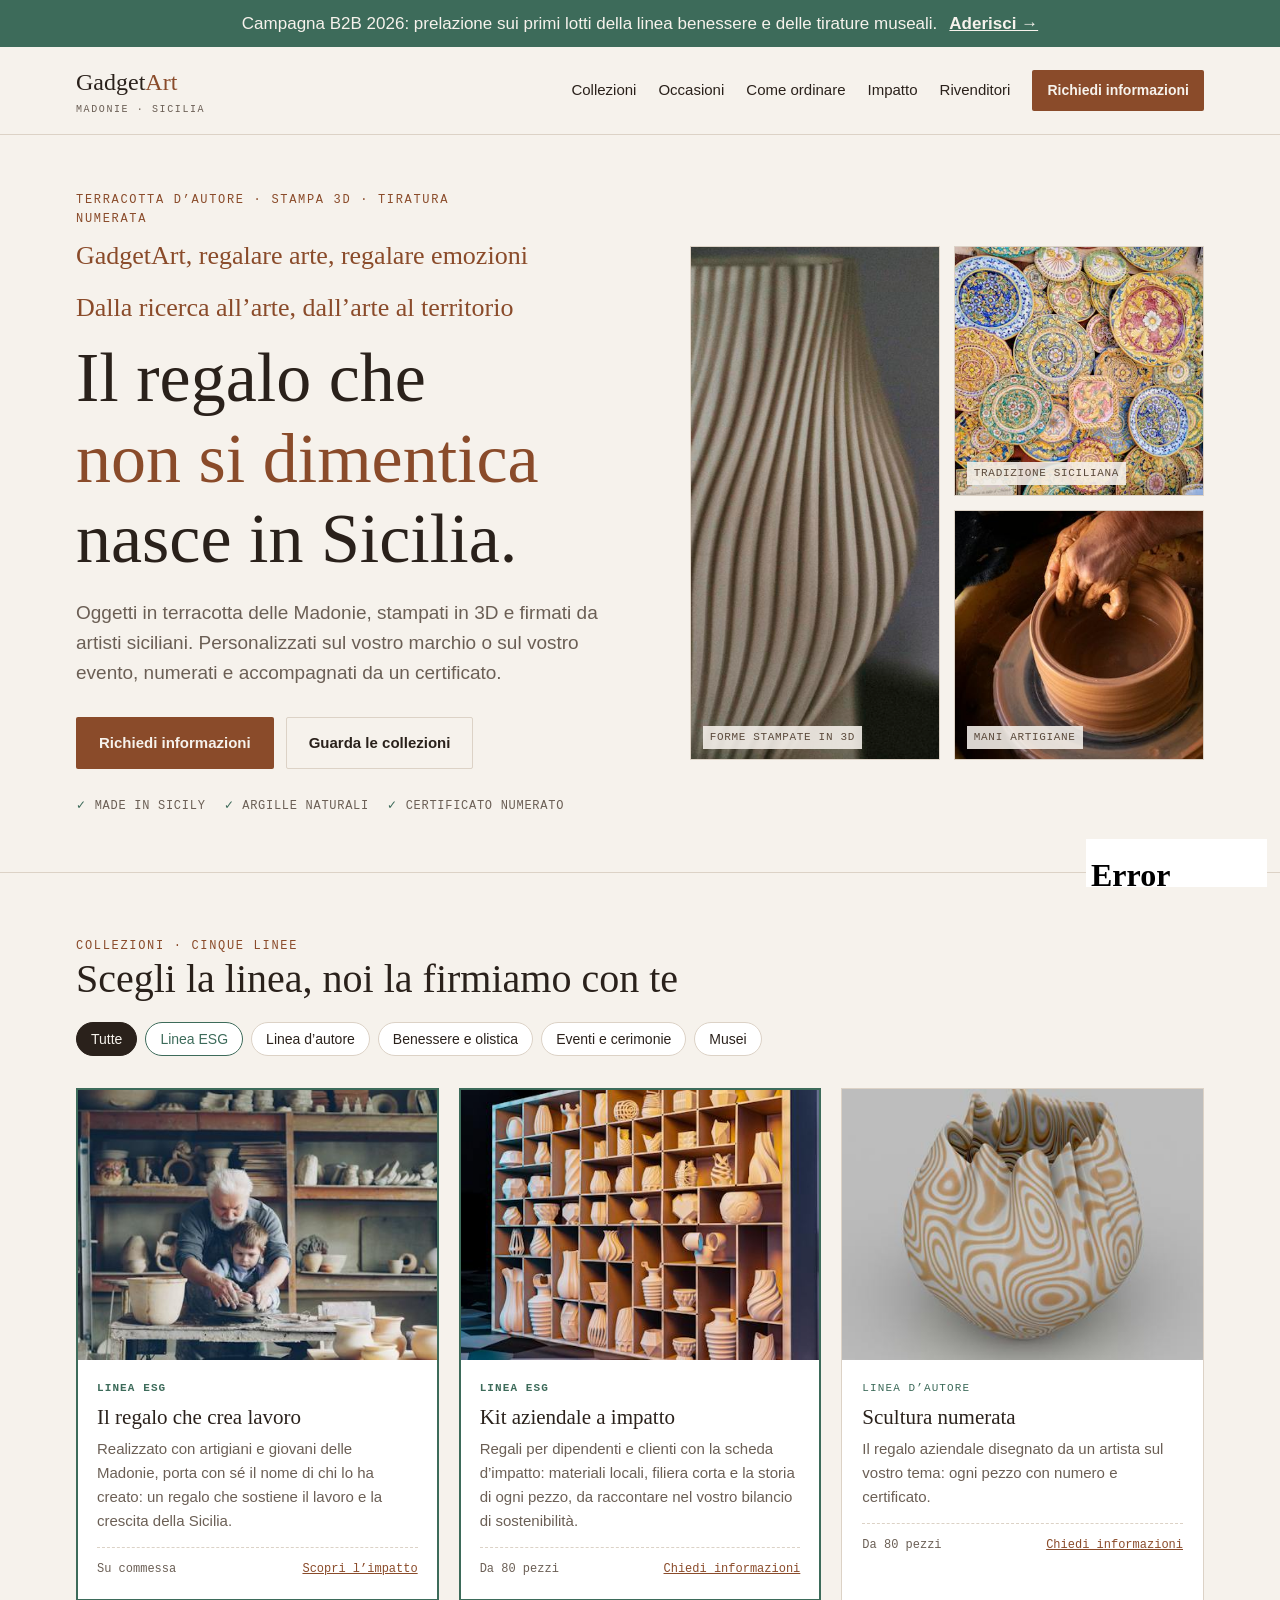
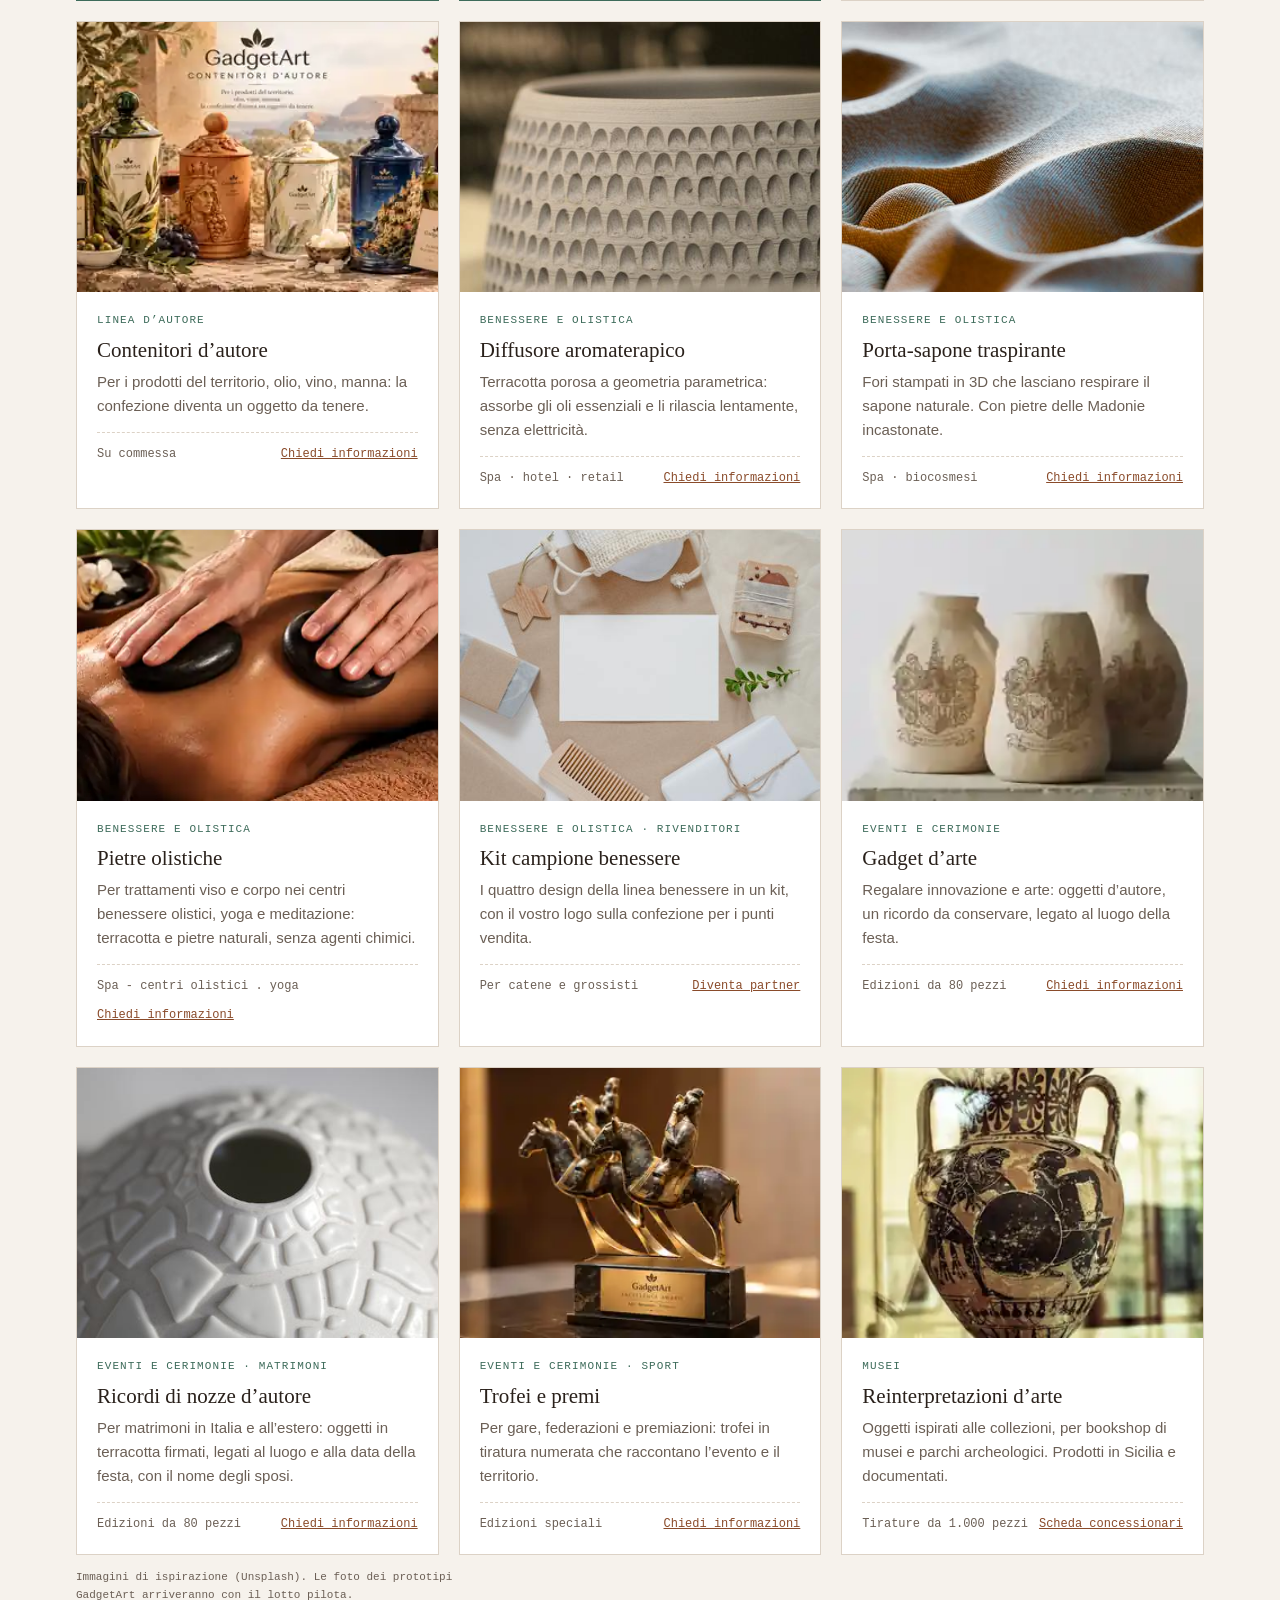
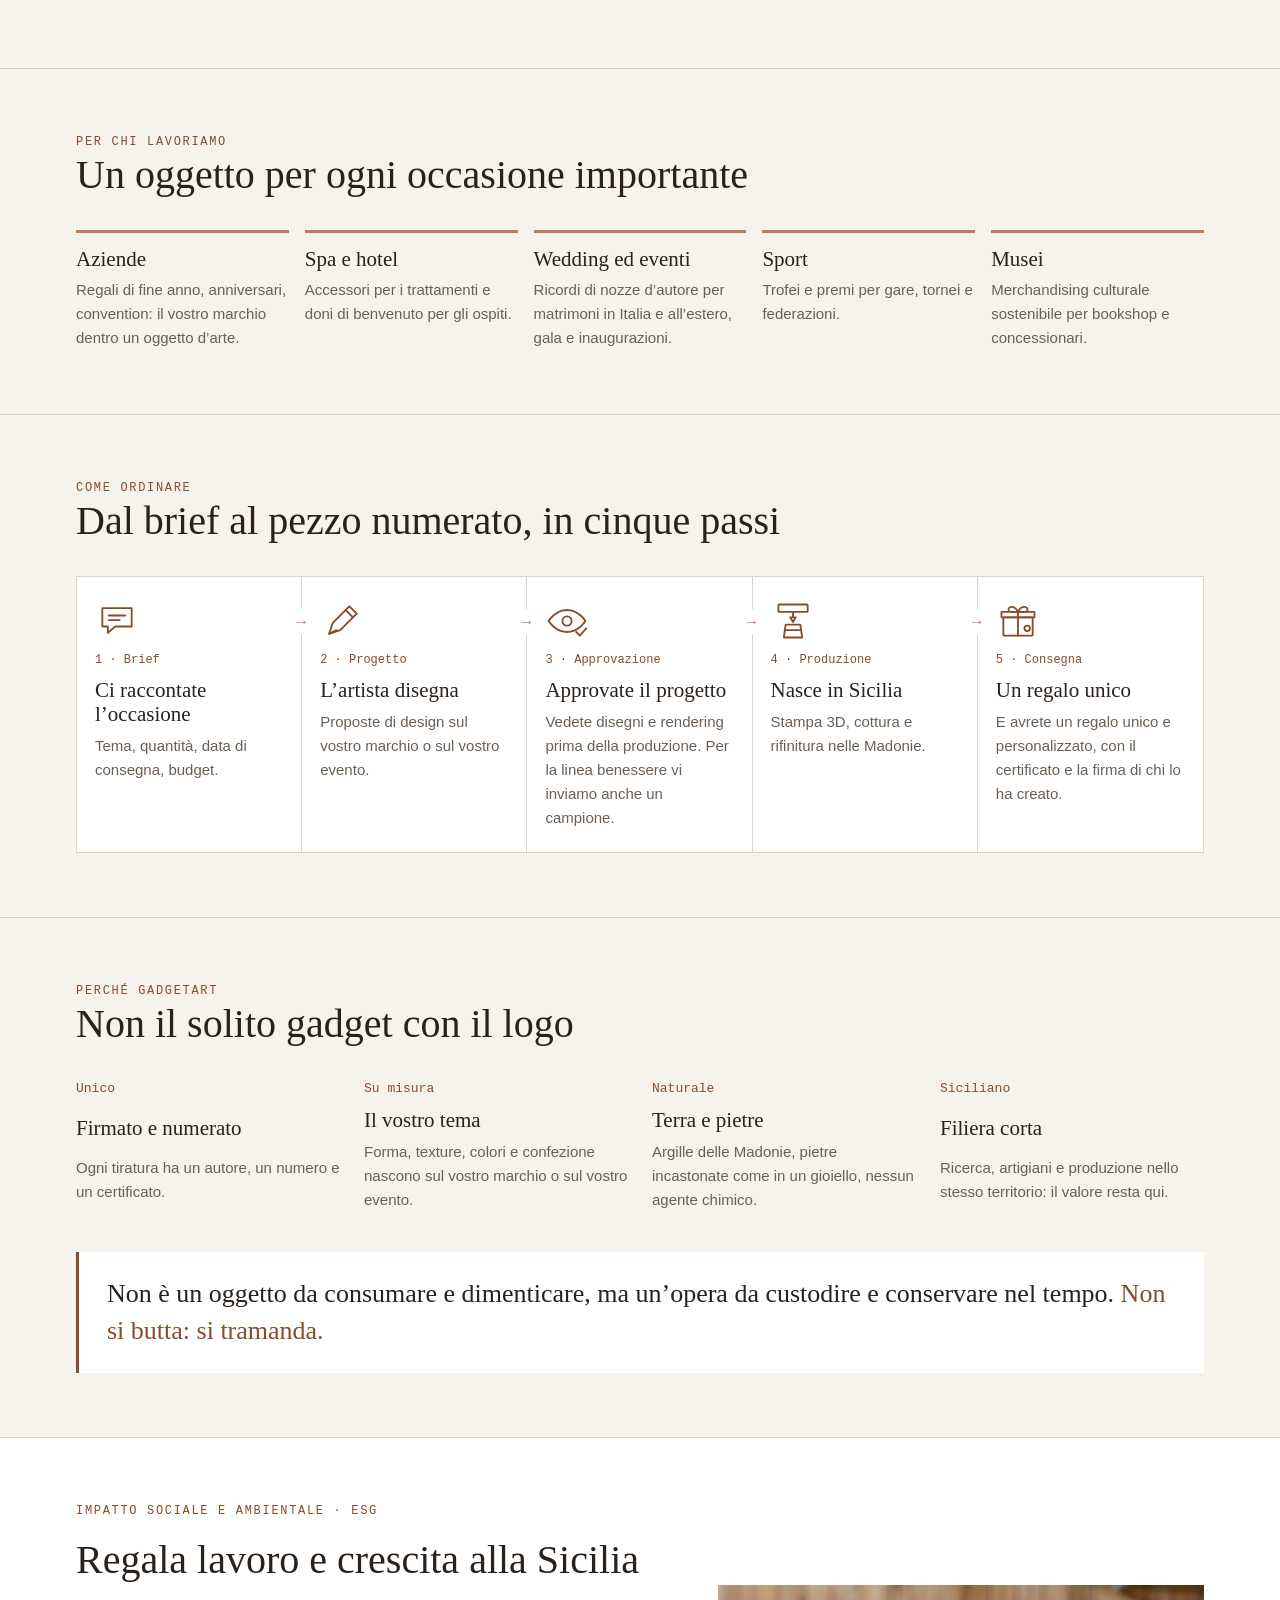
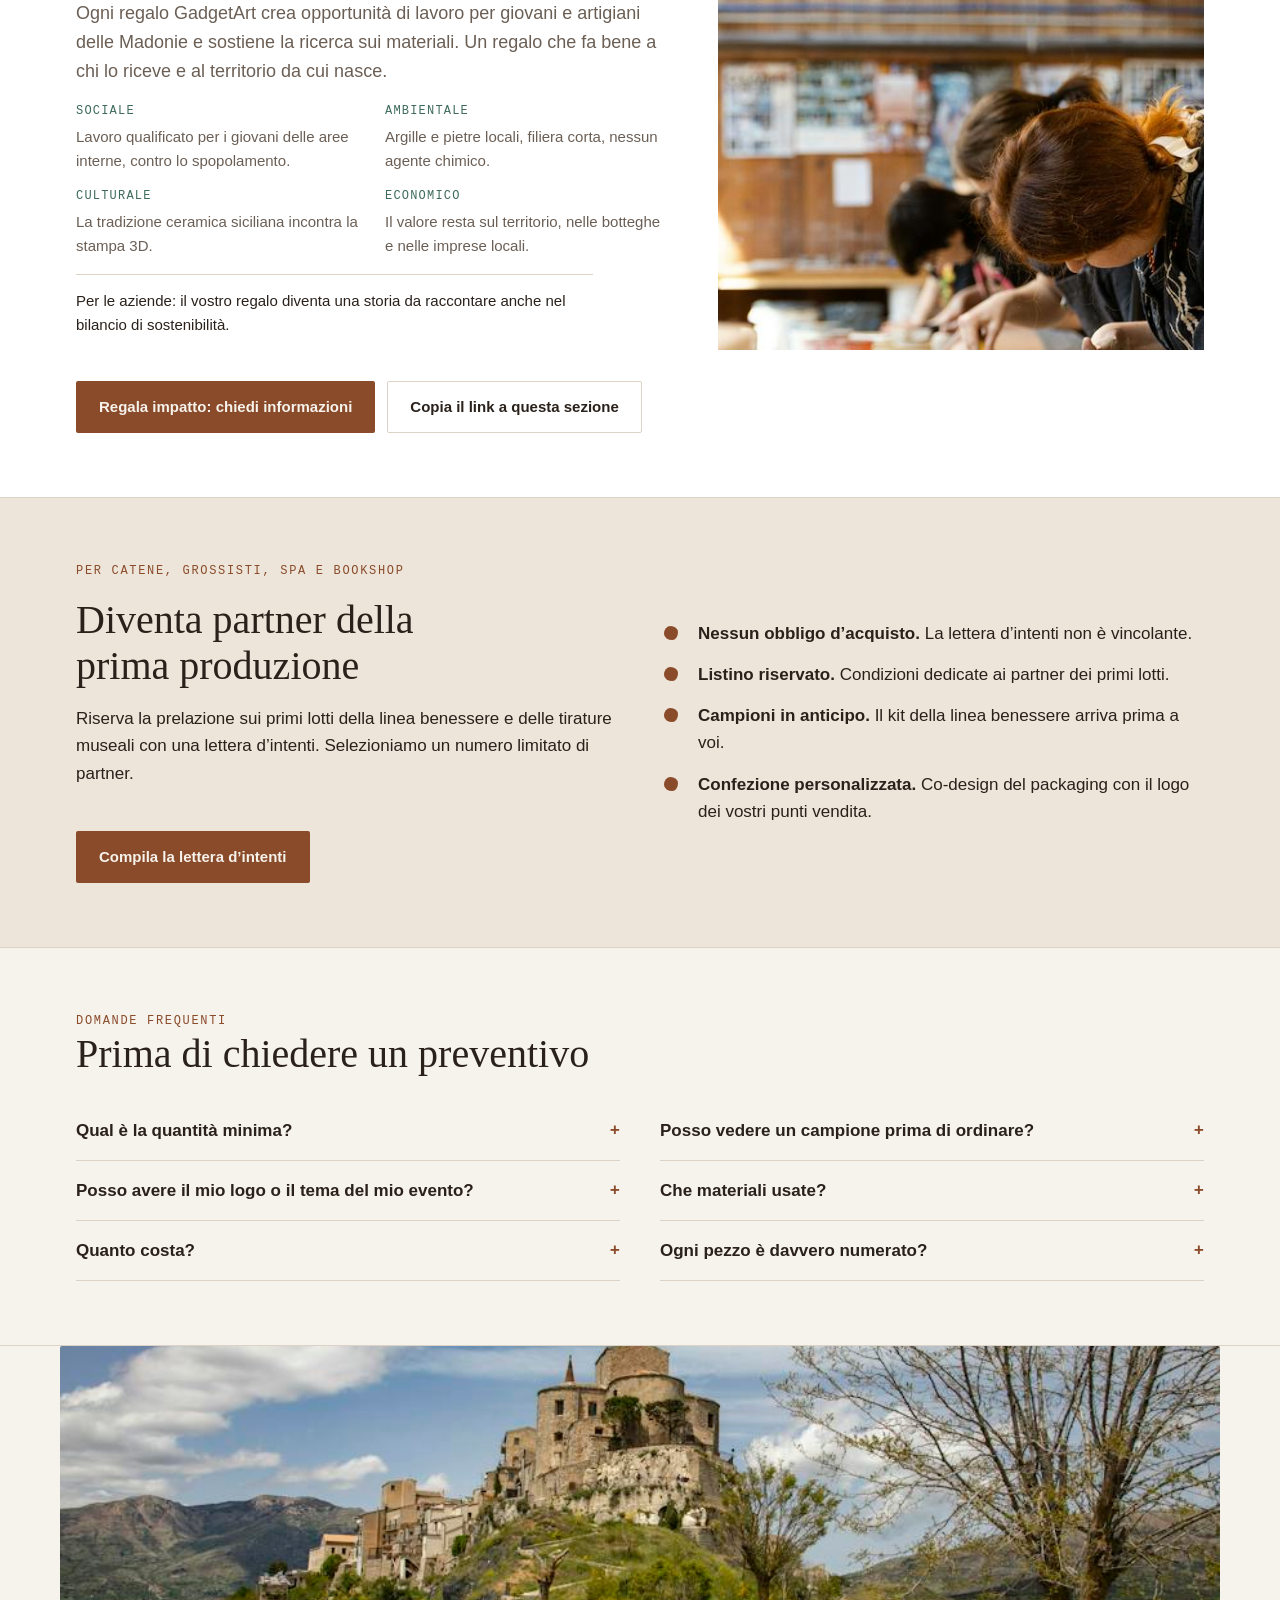
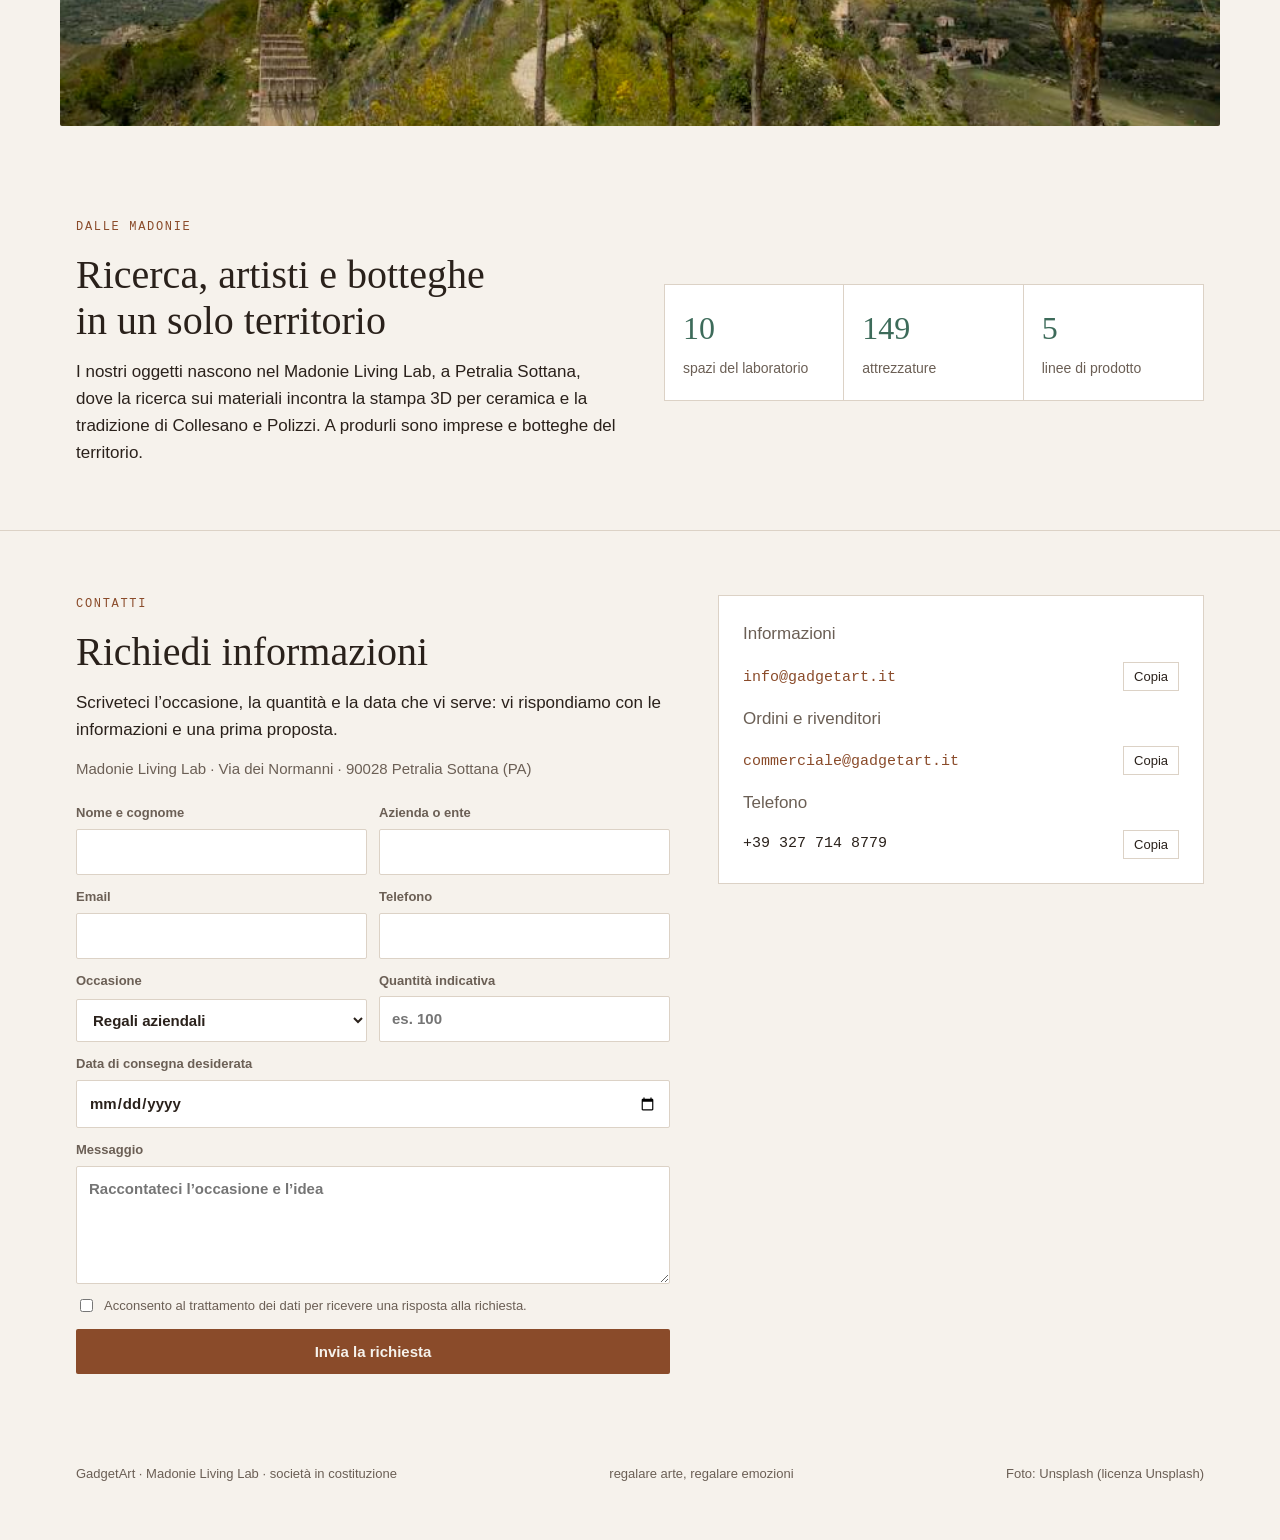
==== commit a83cda28: "Ingrandisco il testo della fascia campagna B2B" ====
--- a/index.html
+++ b/index.html
@@ -52,7 +52,7 @@
 .btn.small{padding:8px 14px;font-size:14px}
 
 /* banner + nav */
-.banner{background:var(--sage);color:var(--bg);font-size:14px}
+.banner{background:var(--sage);color:var(--bg);font-size:17px}
 .banner .wrap{padding-block:10px;display:flex;gap:12px;justify-content:center;flex-wrap:wrap;text-align:center}
 .banner a{color:var(--bg);font-weight:700}
 nav{border-bottom:1px solid var(--line);background:var(--bg)}
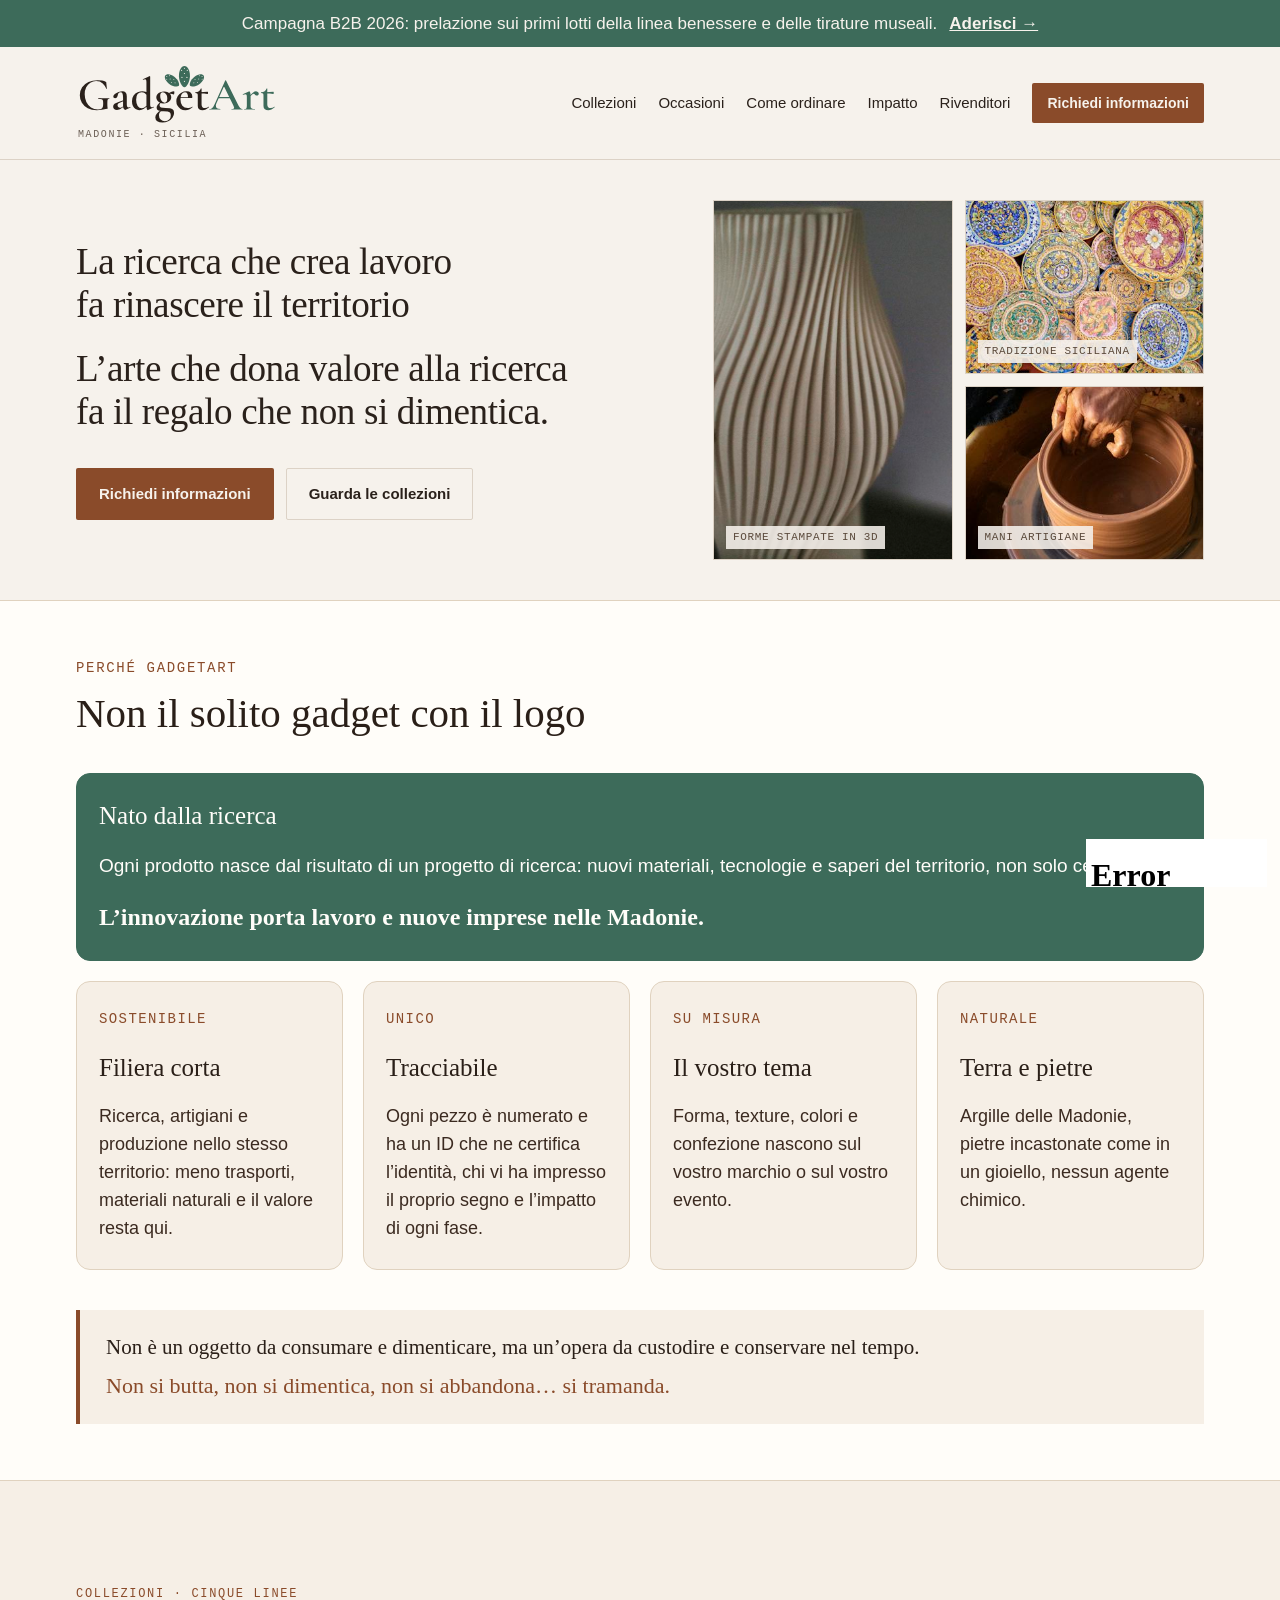
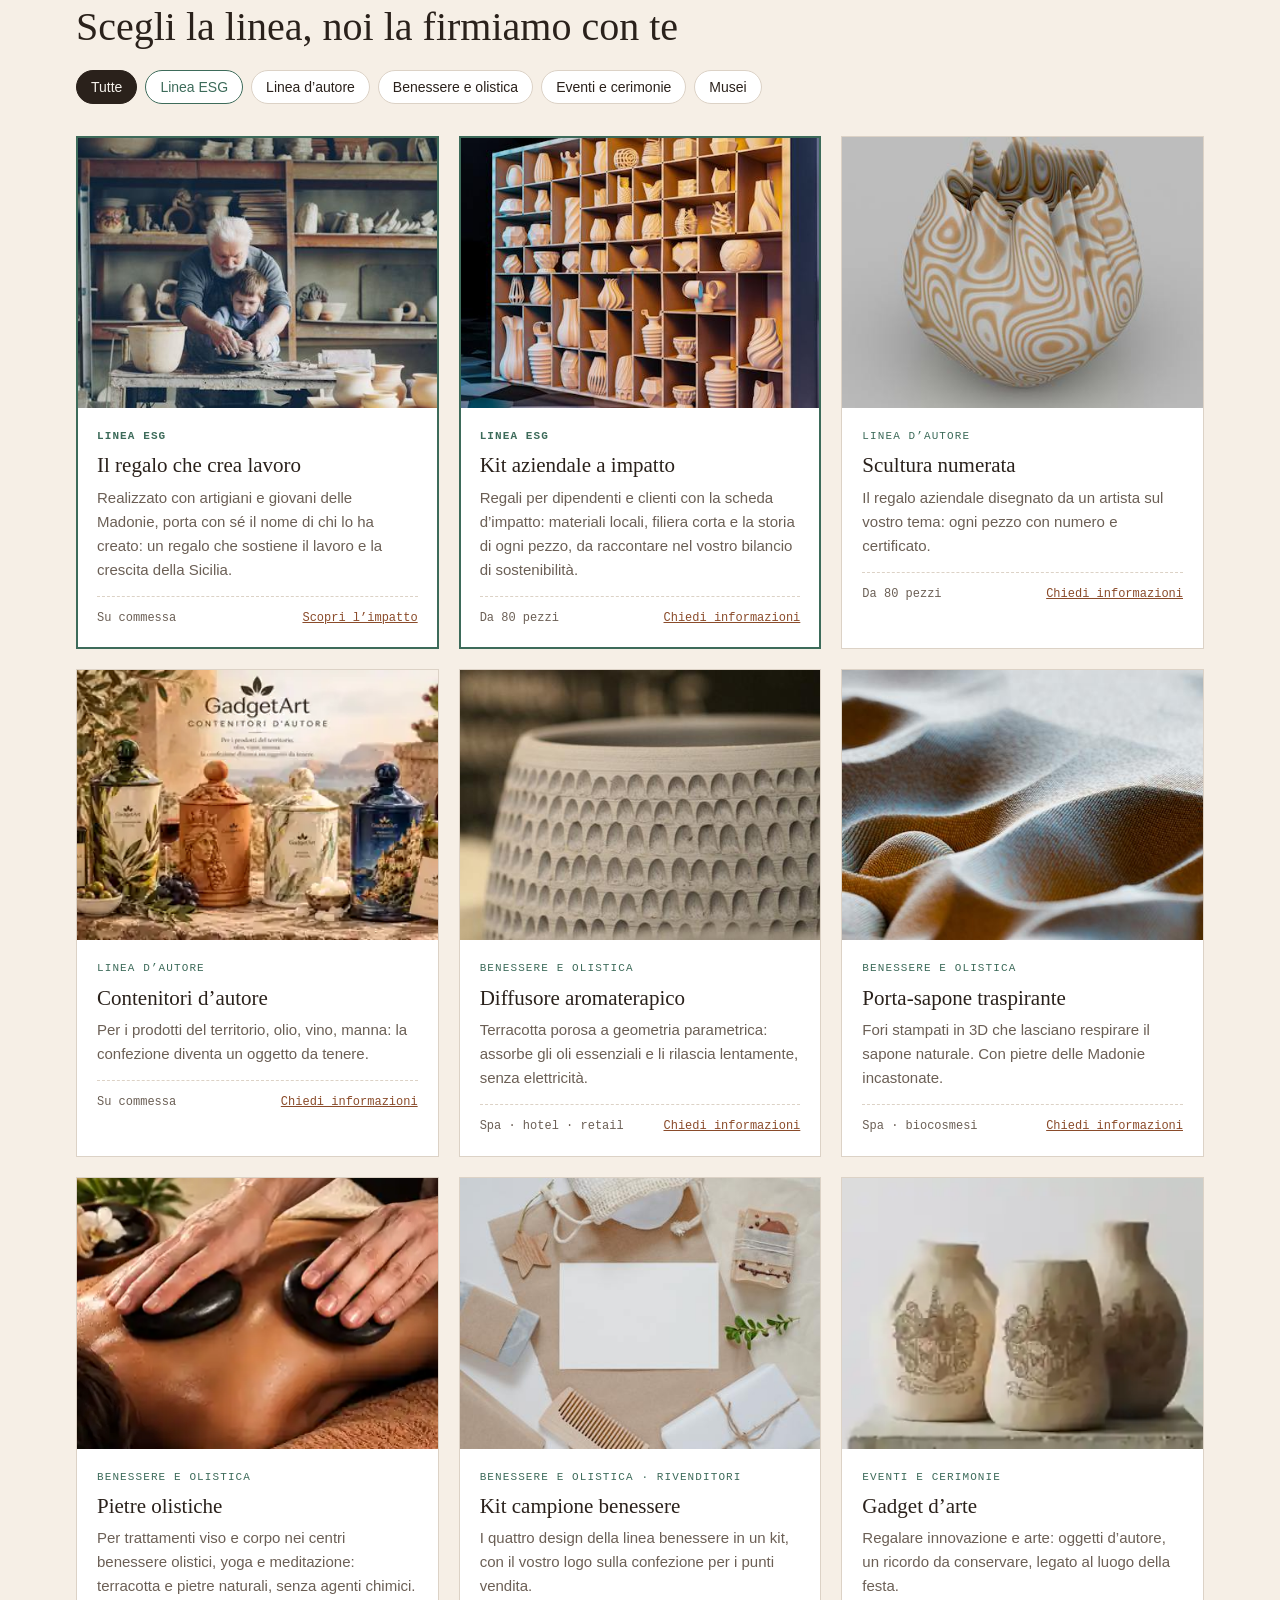
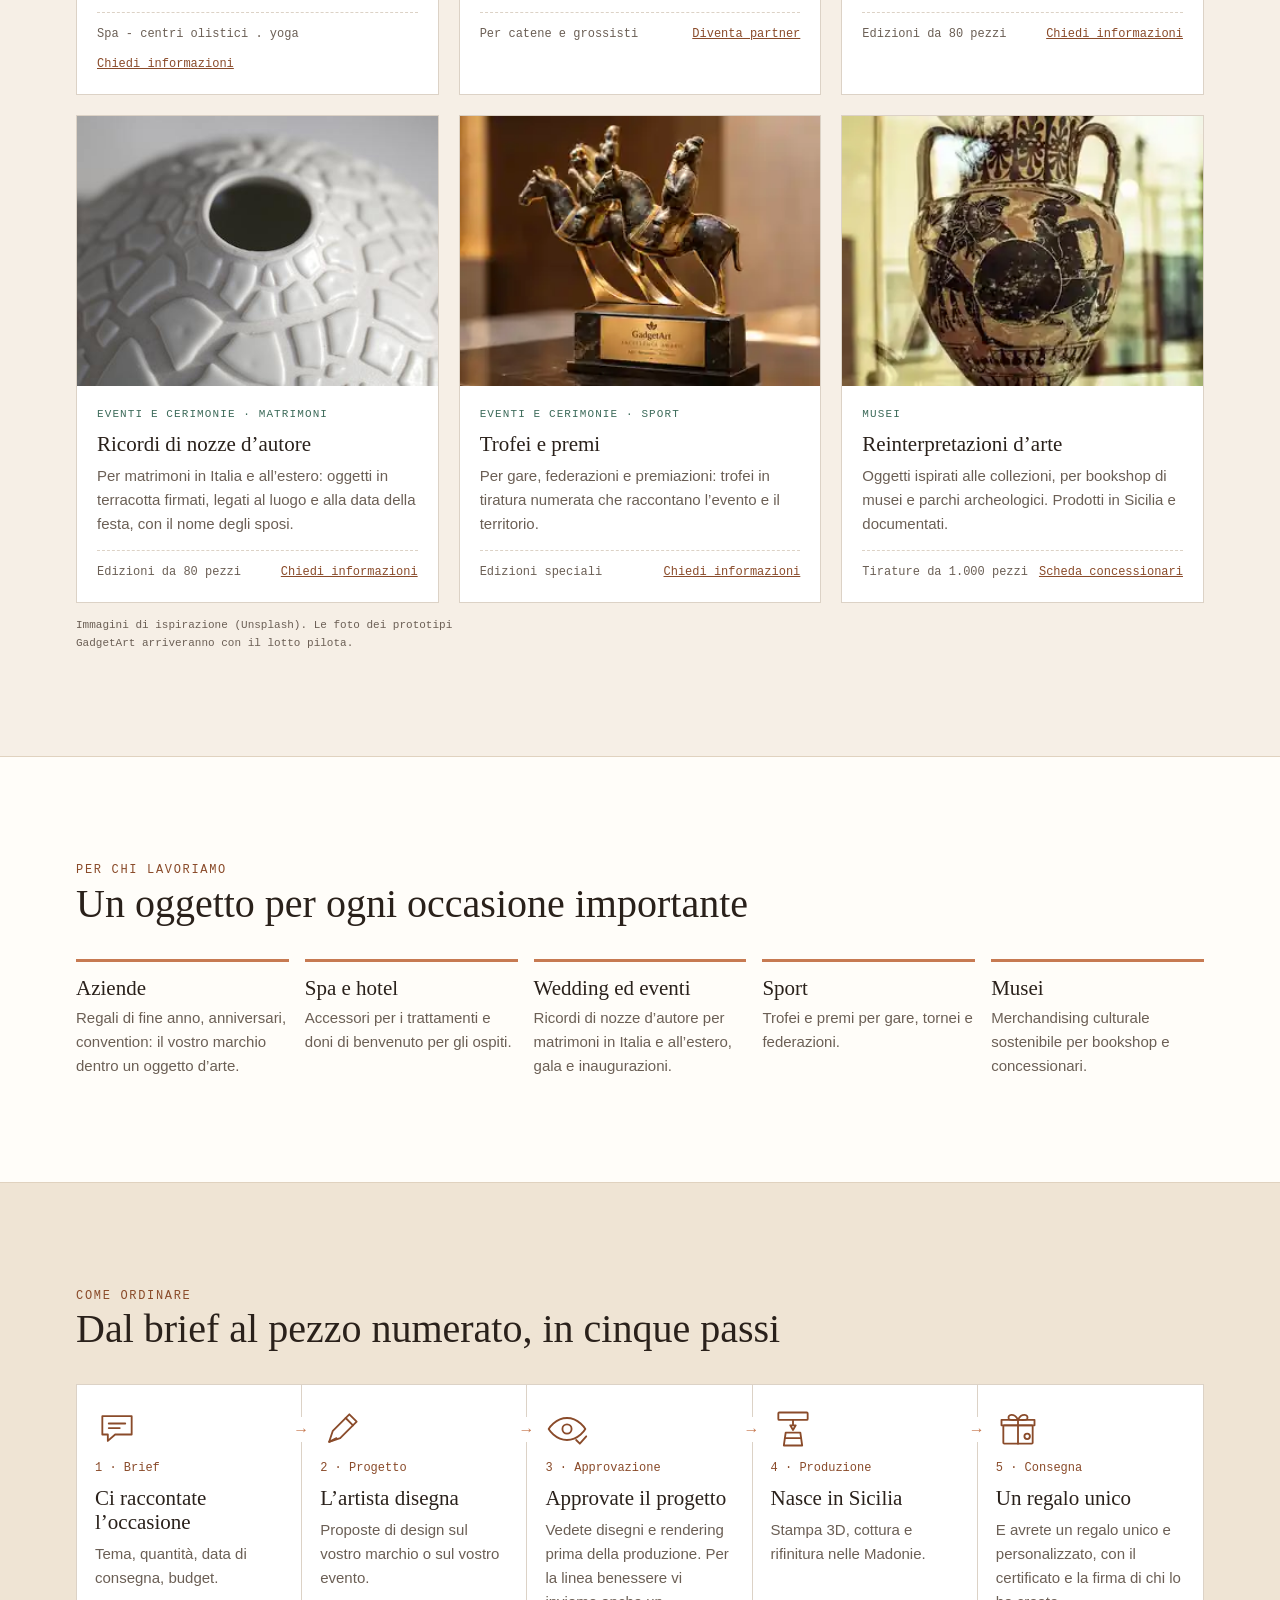
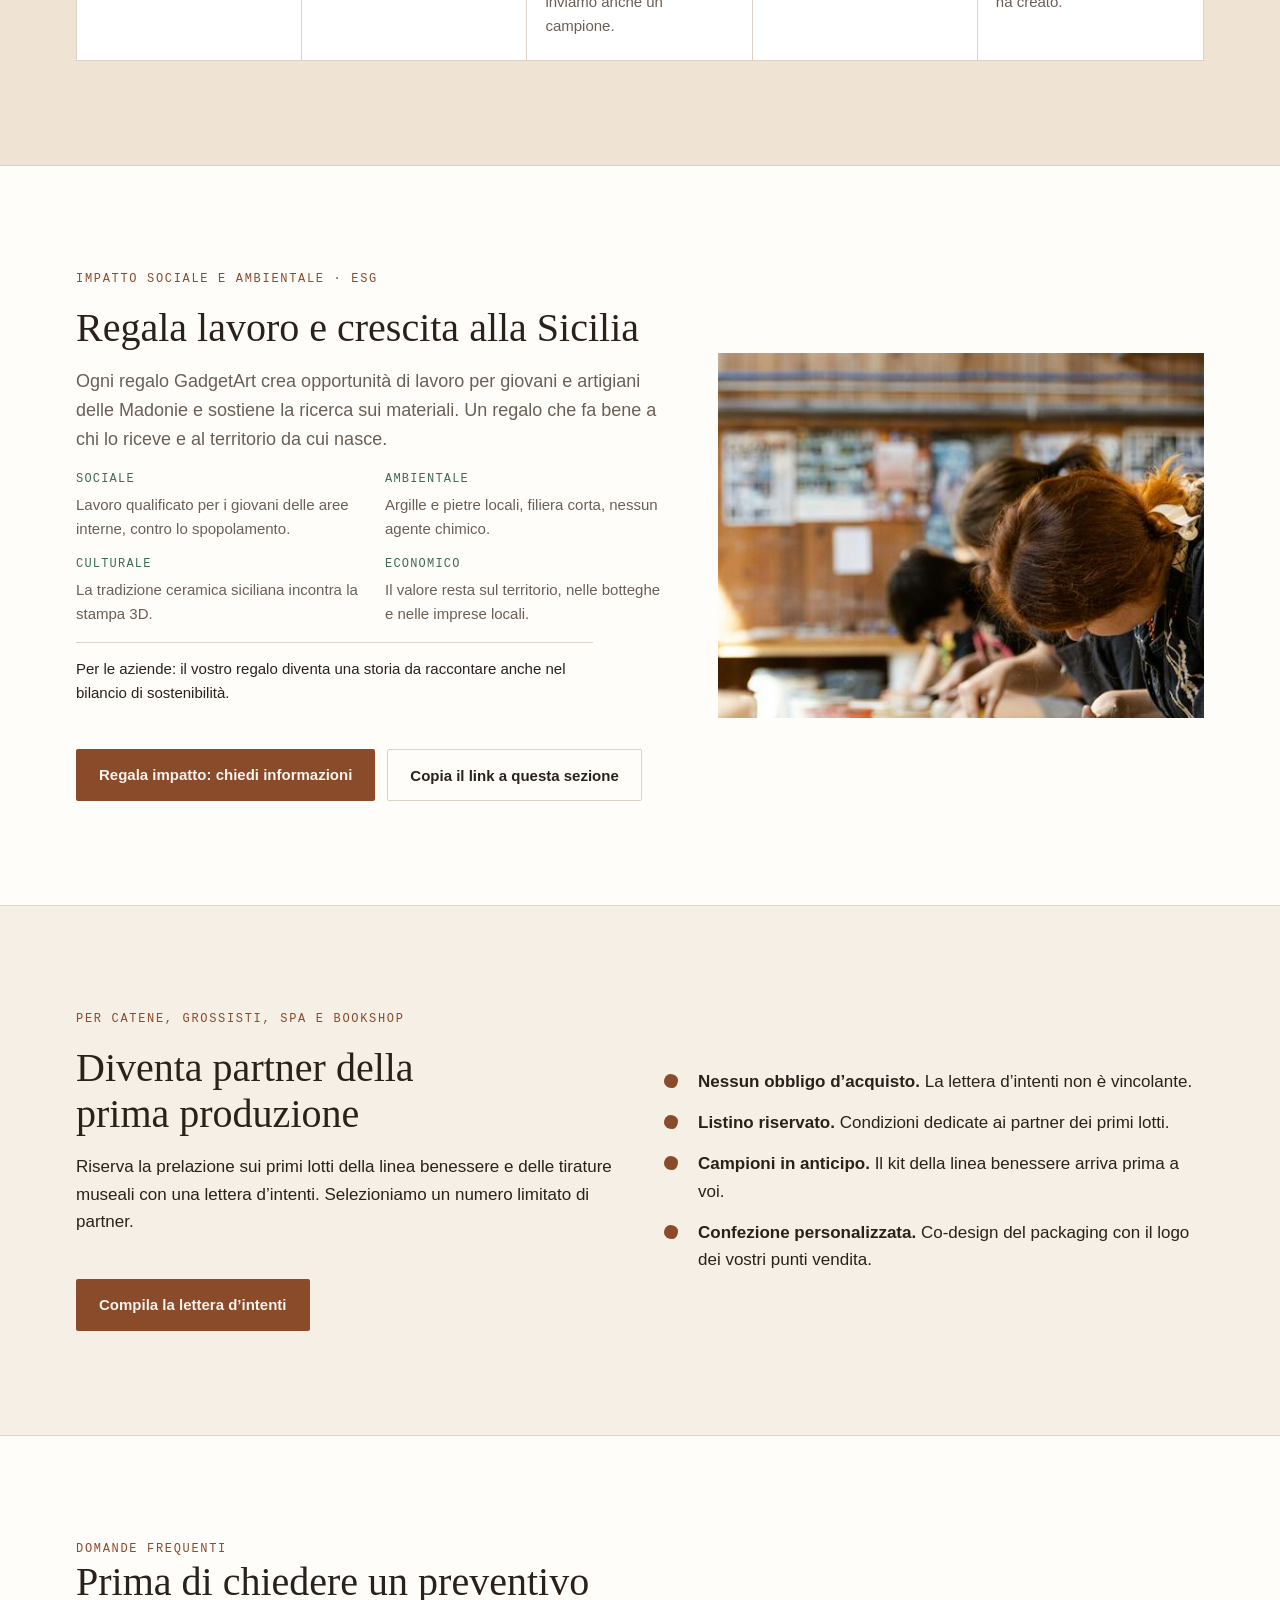
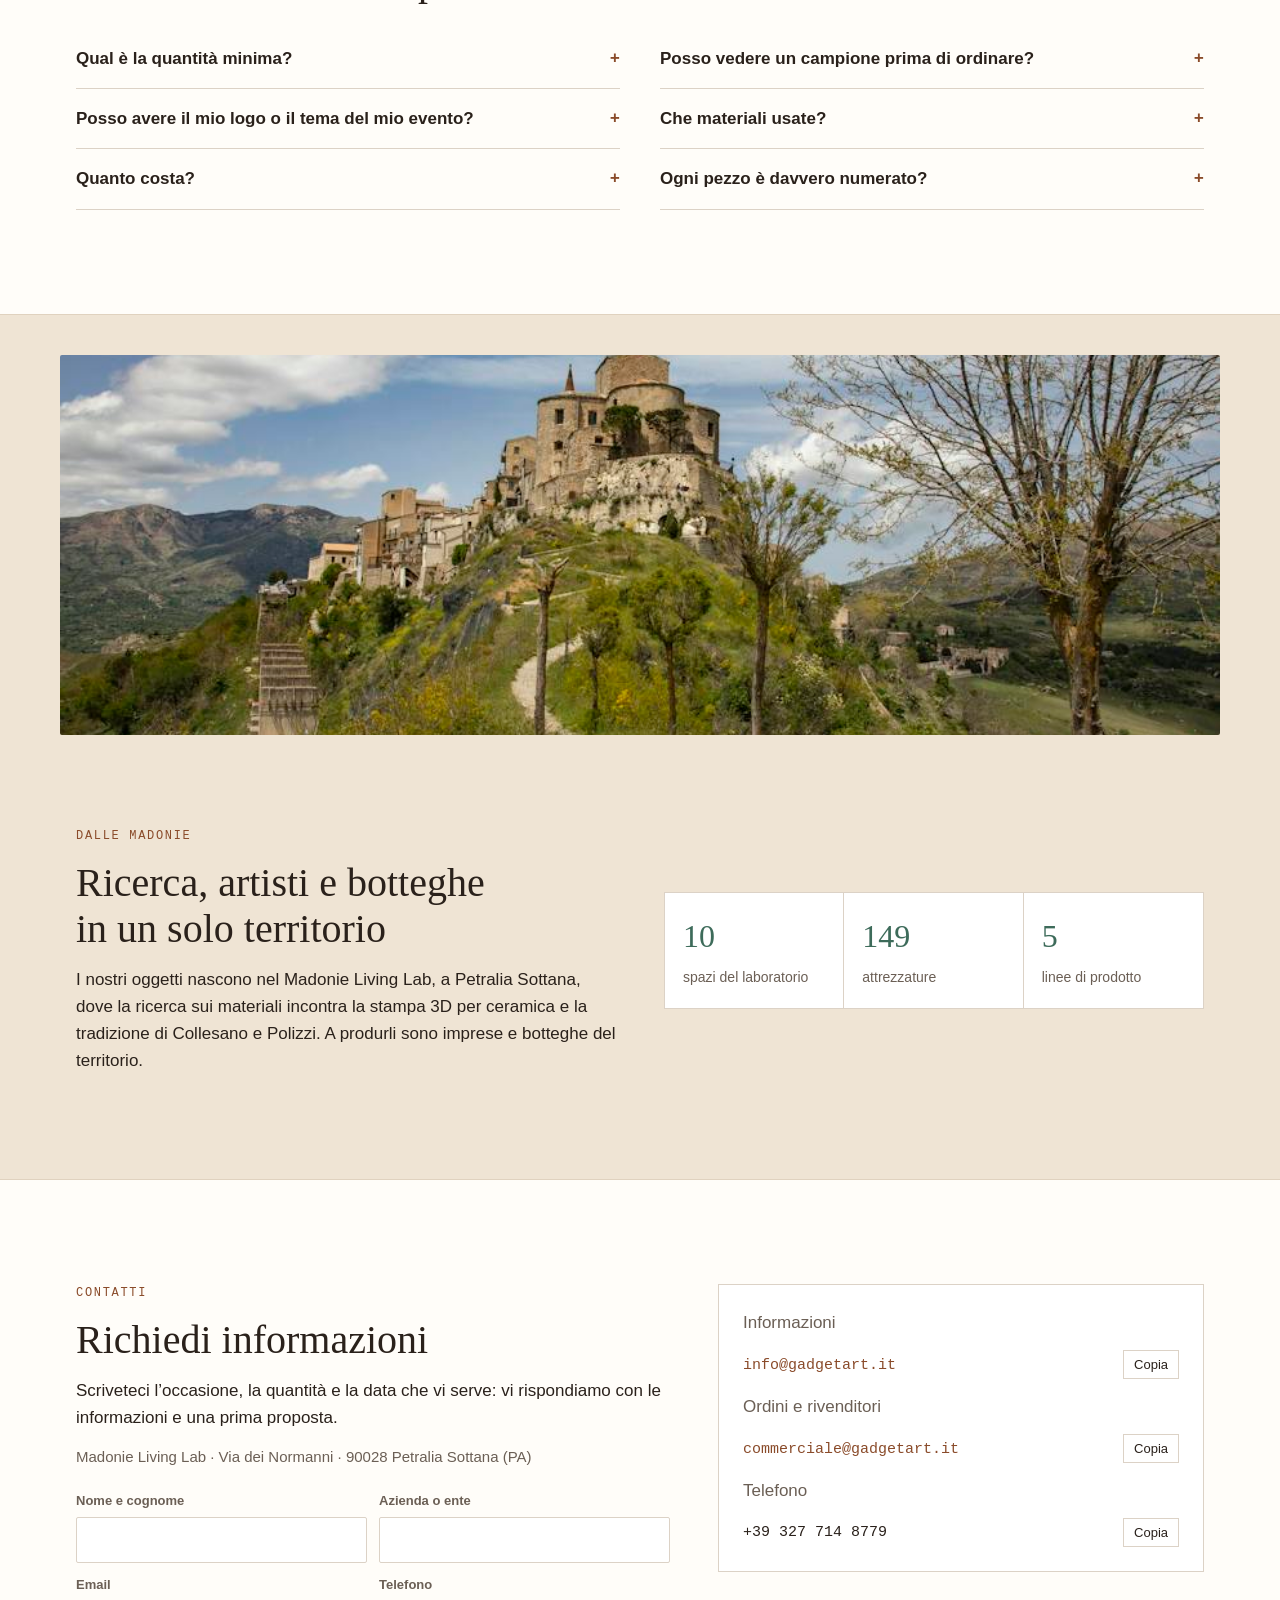
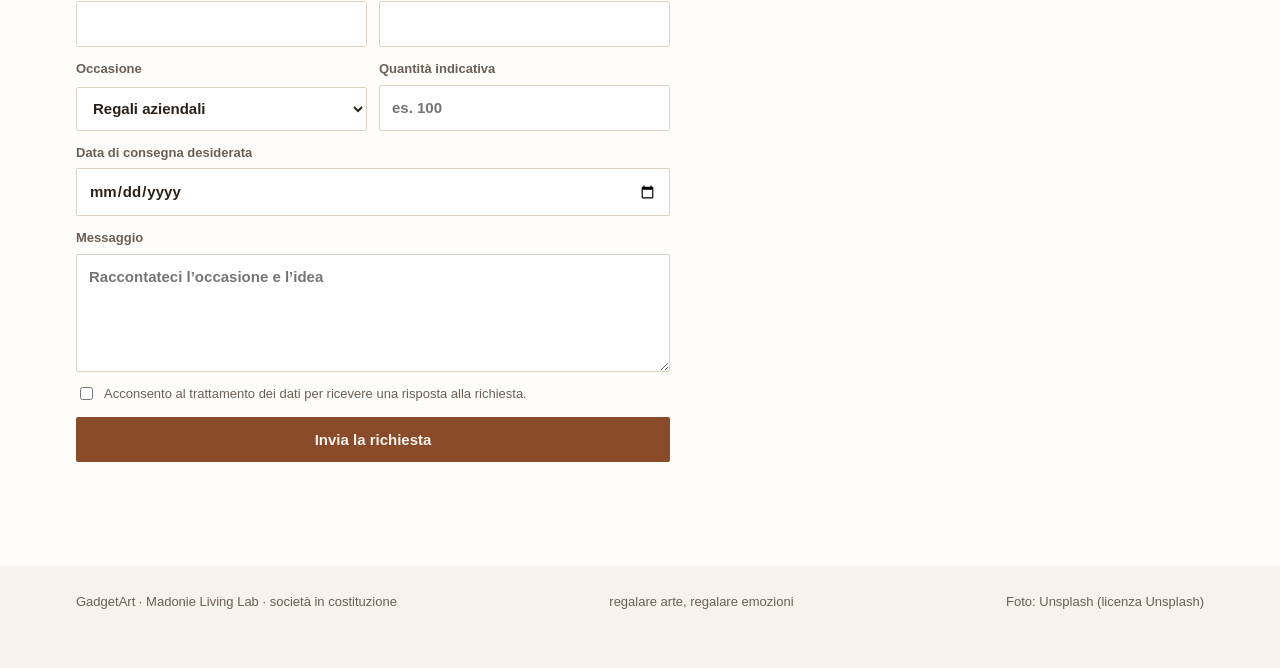
==== commit aa743714: "Nuova home: titolo, sezione Perché GadgetArt e logo a pale di fico d'india - Hero: "La ricerca che c" ====
--- a/index.html
+++ b/index.html
@@ -205,7 +205,7 @@
   nav ul{gap:14px;font-size:14px}
 }
 </style>
-</head>
+<style>.hero .trust{display:flex;flex-wrap:wrap;gap:14px;margin-top:22px;font-size:12px;letter-spacing:.06em;text-transform:uppercase;color:#6b5444}.hero .trust span::before{content:"✓ "}section{border-top:1px solid #e0d2bf}<style>.hero .wrap{grid-template-columns:1.15fr 1fr !important;gap:56px !important;align-items:center !important;padding-block:64px !important}.hero-kicker,.hero h1{font-family:var(--serif,Georgia,serif);font-weight:400 !important;font-size:clamp(34px,3.6vw,48px) !important;line-height:1.15 !important;letter-spacing:-.01em;margin:0}.hero-kicker{margin-bottom:22px}.hero .actions{margin-top:34px}.hero .showcase{height:420px;grid-template-rows:1fr 1fr;gap:12px}.hero .tile{aspect-ratio:auto !important;height:100%;min-height:0}.hero .tile.big{grid-row:span 2}@media(max-width:860px){.hero .wrap{grid-template-columns:1fr !important;gap:32px !important}.hero .showcase{height:320px}}</style><style>.hero .wrap{grid-template-columns:1.2fr 1fr !important;gap:48px !important;padding-block:40px !important}.hero-kicker,.hero h1{font-size:clamp(28px,2.9vw,38px) !important}.hero h1 .l{display:block}.hero-kicker .l{display:block}@media(min-width:1000px){.hero h1 .l,.hero-kicker .l{white-space:nowrap}}.hero .showcase{height:360px}@media(max-width:860px){.hero .wrap{grid-template-columns:1fr !important;padding-inline:16px !important}}</style><style>#perche{background:#fffdf9;padding:64px 0;border-top:1px solid #e0d2bf}#perche .eyebrow{font-size:13px;letter-spacing:.12em;color:#8a4b2a;margin:0 0 10px}#perche h2{font-size:clamp(30px,3.2vw,42px);line-height:1.15;margin:0 0 36px;color:#2a1f18}#perche .why{display:grid;grid-template-columns:repeat(4,1fr);gap:20px}#perche .why>div{background:#f6efe6;border:1px solid #e0d2bf;border-radius:14px;padding:26px 22px}#perche .why b{display:inline-block;font-size:13px;letter-spacing:.1em;text-transform:uppercase;color:#8a4b2a;margin-bottom:10px}#perche .why h3{font-size:22px;line-height:1.25;margin:0 0 10px;color:#2a1f18}#perche .why p{font-size:17px;line-height:1.55;color:#3b2a20;margin:0}#perche .tramanda{margin:40px 0 0;padding:22px 26px;border-left:4px solid #8a4b2a;background:#f6efe6;font-size:21px;line-height:1.5;color:#2a1f18;font-style:normal}#perche .tramanda strong{display:block;margin-top:6px;font-size:22px}@media(max-width:1000px){#perche .why{grid-template-columns:repeat(2,1fr)}}@media(max-width:600px){#perche .why{grid-template-columns:1fr}#perche{padding:44px 0}}</style><style>#perche{padding:56px 0 !important}#perche .wrap{padding-block:0 !important}#perche .why>div{display:flex;flex-direction:column;align-items:flex-start}#perche .why b{display:block !important;margin:0 0 14px !important;font-size:14px !important}#perche .why h3{margin:0 0 12px !important;font-size:25px !important}#perche .why p{font-size:18px !important;line-height:1.55 !important;margin:0 !important}#perche .eyebrow{font-size:14px !important}</style><style>#perche .why>.ricerca{grid-column:1/-1;display:grid !important;grid-template-columns:220px 1fr;column-gap:32px;align-items:center;background:#3d6b5a !important;border-color:#3d6b5a !important;color:#fffdf9}#perche .why>.ricerca b{grid-row:1;grid-column:1;color:#d9ead9 !important;margin:0 0 6px !important}#perche .why>.ricerca h3{grid-row:2;grid-column:1;color:#fffdf9 !important;margin:0 !important}#perche .why>.ricerca p{grid-row:1/3;grid-column:2;color:#fffdf9 !important;font-size:19px !important}@media(max-width:700px){#perche .why>.ricerca{grid-template-columns:1fr}#perche .why>.ricerca p{grid-row:auto;grid-column:1;margin-top:10px !important}}</style><style>#perche .why>.ricerca{display:flex !important;flex-direction:column;align-items:flex-start}#perche .why>.ricerca h3{margin:0 0 12px !important}#perche .why>.ricerca p{max-width:none;margin:0 !important}</style><style>.brand-logo{display:flex;align-items:center;gap:12px}.brand-logo img{height:40px;width:auto;display:block}.brand-logo .brand-txt{display:block;line-height:1.1}.brand-logo .brand-name{display:block;white-space:nowrap}.brand-logo small{display:block}</style><style>.brand-logo{display:flex !important;flex-direction:column;align-items:flex-start;gap:2px;text-decoration:none}.brand-logo .logo-svg{height:62px;width:auto;display:block}.brand-logo small{display:block;margin-left:2px}</style><style>#perche .why>.ricerca p.ricerca-hl{margin-top:14px !important;font-family:var(--display,Georgia,serif);font-size:24px !important;line-height:1.3 !important;font-weight:600;color:#fffdf9 !important}</style></head>
 <body>
 
 
@@ -213,7 +213,7 @@
 
 <nav>
   <div class="wrap">
-    <div class="brand">Gadget<span>Art</span><small>MADONIE · SICILIA</small></div>
+    <a class="brand brand-logo" href="#" aria-label="GadgetArt"><svg class="logo-svg" xmlns="http://www.w3.org/2000/svg" viewBox="-4 -121 521 161" role="img" aria-label="GadgetArt"><path d="M5.88 -37.32Q5.88 -48.839999999999996 11.879999999999999 -57.72Q17.88 -66.6 28.439999999999998 -71.46Q39.0 -76.32 52.08 -76.32Q58.08 -76.32 63.78 -75.35999999999999Q69.48 -74.39999999999999 72.96 -72.6Q74.16 -72.11999999999999 74.34 -71.82Q74.52 -71.52 74.64 -69.84L76.2 -54.12Q76.2 -53.76 75.53999999999999 -53.64Q74.88 -53.519999999999996 74.75999999999999 -53.879999999999995Q72.11999999999999 -61.559999999999995 65.39999999999999 -67.8Q58.68 -74.03999999999999 48.239999999999995 -74.03999999999999Q39.96 -74.03999999999999 33.18 -69.84Q26.4 -65.64 22.5 -57.78Q18.599999999999998 -49.92 18.599999999999998 -39.6Q18.599999999999998 -28.68 22.86 -19.74Q27.119999999999997 -10.799999999999999 34.92 -5.64Q42.72 -0.48 53.04 -0.48Q58.199999999999996 -0.48 61.08 -1.68Q63.96 -2.88 65.28 -6.0Q66.6 -9.12 66.6 -15.12Q66.6 -21.36 65.88 -23.82Q65.16 -26.279999999999998 62.699999999999996 -27.119999999999997Q60.239999999999995 -27.959999999999997 54.12 -27.959999999999997Q53.4 -27.959999999999997 53.4 -28.919999999999998Q53.4 -29.279999999999998 53.58 -29.58Q53.76 -29.88 54.0 -29.88Q63.96 -29.279999999999998 69.96 -29.279999999999998Q75.96 -29.279999999999998 82.44 -29.64Q82.92 -29.64 82.97999999999999 -28.799999999999997Q83.03999999999999 -27.959999999999997 82.44 -27.959999999999997Q80.03999999999999 -28.08 79.02 -27.18Q78.0 -26.279999999999998 77.69999999999999 -23.46Q77.39999999999999 -20.64 77.39999999999999 -13.92Q77.39999999999999 -8.52 77.82 -6.24Q78.24 -3.96 78.24 -3.36Q78.24 -2.6399999999999997 78.0 -2.4Q77.75999999999999 -2.16 76.92 -1.92Q61.8 1.44 50.04 1.44Q36.48 1.44 26.459999999999997 -3.7199999999999998Q16.439999999999998 -8.879999999999999 11.159999999999998 -17.7Q5.88 -26.52 5.88 -37.32Z" style="fill:var(--ink)"/><path d="M123.96000000000001 0.96Q121.8 0.96 120.0 -1.98Q118.2 -4.92 118.2 -9.84V-30.959999999999997Q118.2 -38.4 116.7 -41.81999999999999Q115.2 -45.239999999999995 111.96000000000001 -45.239999999999995Q108.0 -45.239999999999995 106.25999999999999 -42.3Q104.52 -39.36 104.16 -35.76Q103.44 -29.64 98.03999999999999 -29.64Q95.4 -29.64 94.14 -30.84Q92.88 -32.04 92.88 -33.839999999999996Q92.88 -37.199999999999996 96.9 -40.379999999999995Q100.92 -43.559999999999995 106.62 -45.53999999999999Q112.32 -47.519999999999996 116.64 -47.519999999999996Q121.8 -47.519999999999996 124.86 -44.28Q127.92 -41.04 127.92 -34.56V-12.959999999999999Q127.92 -5.3999999999999995 132.6 -5.3999999999999995Q134.4 -5.3999999999999995 136.92000000000002 -6.4799999999999995H137.16Q137.64 -6.4799999999999995 137.76 -5.9399999999999995Q137.88 -5.3999999999999995 137.4 -5.16L125.03999999999999 0.72Q124.56 0.96 123.96000000000001 0.96ZM92.52 -7.68Q92.52 -10.92 94.25999999999999 -12.96Q96.0 -15.0 98.64 -16.259999999999998Q101.28 -17.52 106.56 -19.439999999999998L119.4 -24.24L119.75999999999999 -22.439999999999998L111.0 -18.72Q107.75999999999999 -17.4 105.84 -15.84Q103.92 -14.28 103.92 -11.16Q103.92 -8.28 105.78 -6.6Q107.64 -4.92 110.16 -4.92Q112.44 -4.92 114.84 -6.359999999999999L121.32 -10.68L121.44 -8.879999999999999L112.92 -2.88Q110.03999999999999 -0.84 107.69999999999999 0.0Q105.36 0.84 102.48 0.84Q97.56 0.84 95.03999999999999 -1.44Q92.52 -3.7199999999999998 92.52 -7.68Z" style="fill:var(--ink)"/><path d="M141.36 -21.72Q141.36 -30.599999999999998 145.56 -36.48Q149.76 -42.36 156.12 -45.12Q162.48000000000002 -47.879999999999995 168.84 -47.879999999999995Q176.64000000000001 -47.879999999999995 183.6 -43.559999999999995L181.32 -34.44Q178.44 -39.839999999999996 175.01999999999998 -42.42Q171.6 -45.0 166.56 -45.0Q159.72 -45.0 155.94 -40.2Q152.16 -35.4 152.16 -25.439999999999998Q152.16 -15.36 156.12 -9.54Q160.08 -3.7199999999999998 166.2 -3.7199999999999998Q170.76 -3.7199999999999998 174.42000000000002 -6.119999999999999Q178.08 -8.52 182.28 -13.08L183.36 -12.12Q177.84 -6.0 172.5 -2.2199999999999998Q167.16 1.56 160.20000000000002 1.56Q155.04000000000002 1.56 150.72000000000003 -1.26Q146.4 -4.08 143.88 -9.36Q141.36 -14.639999999999999 141.36 -21.72ZM192.36 -6.0Q194.76 -6.0 197.76 -7.4399999999999995H197.88Q198.24 -7.4399999999999995 198.54000000000002 -6.84Q198.84 -6.24 198.48000000000002 -6.12L183.12 1.3199999999999998L182.4 1.44Q180.96 1.44 179.94 -1.5599999999999998Q178.92000000000002 -4.56 178.92000000000002 -9.84V-71.03999999999999Q178.92000000000002 -75.24 178.14000000000001 -77.1Q177.36 -78.96 175.32 -78.96Q174.0 -78.96 170.52 -77.52H170.28Q169.8 -77.52 169.56 -78.12Q169.32 -78.72 169.68 -78.84L186.48000000000002 -86.88L186.96 -87.0Q187.44 -87.0 188.04 -86.52Q188.64 -86.03999999999999 188.64 -85.67999999999999V-13.68Q188.64 -9.48 189.48 -7.74Q190.32 -6.0 192.36 -6.0Z" style="fill:var(--ink)"/><path d="M201.96 20.279999999999998Q201.96 15.6 205.68 10.92Q209.4 6.24 217.68 1.3199999999999998L218.88 2.76Q215.28 4.8 213.36 7.619999999999999Q211.44 10.44 211.44 14.76Q211.44 21.96 215.82 25.98Q220.2 30.0 226.92 30.0Q233.76 30.0 237.95999999999998 25.98Q242.16 21.96 242.16 15.12Q242.16 10.08 239.94 7.74Q237.72 5.3999999999999995 234.06 4.859999999999999Q230.4 4.32 223.56 4.2Q214.92 4.08 210.12 2.34Q205.32 0.6 205.32 -4.92Q205.32 -9.12 208.14 -12.719999999999999Q210.96 -16.32 216.84 -19.68L218.04 -18.84Q215.4 -17.16 214.2 -15.3Q213.0 -13.44 213.0 -11.04Q213.0 -6.72 216.54 -5.52Q220.07999999999998 -4.32 228.84 -4.2Q235.68 -4.08 240.0 -3.48Q244.32 -2.88 247.5 -0.1200000000000001Q250.68 2.6399999999999997 250.68 8.52Q250.68 15.12 246.48000000000002 20.939999999999998Q242.28 26.759999999999998 235.32 30.24Q228.36 33.72 220.44 33.72Q212.16 33.72 207.06 30.0Q201.96 26.279999999999998 201.96 20.279999999999998ZM204.48 -31.919999999999998Q204.48 -36.6 207.36 -40.08Q210.24 -43.559999999999995 214.86 -45.36Q219.48 -47.16 224.76 -47.16Q230.4 -47.16 234.60000000000002 -45.12Q238.8 -43.08 241.08 -39.599999999999994Q243.36 -36.12 243.36 -32.04Q243.36 -27.48 240.48000000000002 -23.759999999999998Q237.6 -20.04 232.92000000000002 -18.0Q228.24 -15.959999999999999 222.96 -15.959999999999999Q217.44 -15.959999999999999 213.24 -18.24Q209.04 -20.52 206.76 -24.18Q204.48 -27.84 204.48 -31.919999999999998ZM233.04 -28.919999999999998Q233.04 -33.96 231.3 -37.620000000000005Q229.56 -41.28 226.86 -43.14Q224.16 -45.0 221.16 -45.0Q214.68 -45.0 214.68 -35.28Q214.68 -30.119999999999997 216.3 -26.22Q217.92 -22.32 220.5 -20.16Q223.07999999999998 -18.0 225.84 -18.0Q228.96 -18.0 231.0 -20.64Q233.04 -23.279999999999998 233.04 -28.919999999999998ZM250.56 -47.4Q251.4 -47.4 251.4 -44.28Q251.4 -42.72 250.98000000000002 -40.92Q250.56 -39.12 250.07999999999998 -39.36Q245.64 -41.28 241.44 -41.28Q238.44 -41.28 235.8 -40.44L234.96 -37.8L235.07999999999998 -41.64Q239.04 -44.519999999999996 242.7 -45.959999999999994Q246.36 -47.4 250.56 -47.4Z" style="fill:var(--ink)"/><path d="M256.56 -21.72Q256.56 -28.799999999999997 260.03999999999996 -34.67999999999999Q263.52 -40.559999999999995 269.58 -43.98Q275.64 -47.4 283.08 -47.4Q290.28 -47.4 294.17999999999995 -43.92Q298.08 -40.44 298.08 -33.6Q298.08 -31.799999999999997 297.78 -30.959999999999997Q297.48 -30.119999999999997 296.76 -30.119999999999997H286.92Q287.52 -45.0 278.76 -45.0Q273.36 -45.0 270.3 -40.08Q267.24 -35.16 267.24 -26.759999999999998Q267.24 -16.2 272.15999999999997 -10.02Q277.08 -3.84 286.08 -3.84Q289.44 -3.84 291.72 -4.68Q294.0 -5.52 297.71999999999997 -7.4399999999999995L297.96 -7.56Q298.2 -7.56 298.5 -7.08Q298.8 -6.6 298.56 -6.359999999999999Q294.24 -2.28 289.8 -0.41999999999999993Q285.36 1.44 280.2 1.44Q272.88 1.44 267.53999999999996 -1.8Q262.2 -5.04 259.38 -10.32Q256.56 -15.6 256.56 -21.72ZM263.64 -32.04 290.28 -32.519999999999996V-30.119999999999997L263.76 -30.0Z" style="fill:var(--ink)"/><path d="M312.23999999999995 -9.24V-36.36Q312.23999999999995 -40.32 310.97999999999996 -41.64Q309.71999999999997 -42.96 306.11999999999995 -42.96Q306.0 -42.96 305.82 -43.26Q305.64 -43.559999999999995 305.64 -43.92Q305.64 -44.28 305.82 -44.58Q306.0 -44.879999999999995 306.11999999999995 -44.879999999999995Q317.4 -45.36 320.28 -54.6Q320.4 -55.08 321.23999999999995 -55.08Q322.08 -55.08 322.08 -54.6V-13.2Q322.08 -8.52 324.41999999999996 -6.3Q326.76 -4.08 330.96 -4.08Q336.0 -4.08 340.43999999999994 -7.56L340.67999999999995 -7.68Q341.03999999999996 -7.68 341.34 -7.14Q341.64 -6.6 341.28 -6.359999999999999Q336.84 -2.28 332.88 -0.41999999999999993Q328.91999999999996 1.44 324.47999999999996 1.44Q319.32 1.44 315.78 -1.02Q312.23999999999995 -3.48 312.23999999999995 -9.24ZM318.59999999999997 -42.239999999999995V-45.12Q326.28 -45.12 338.03999999999996 -46.32Q338.28 -46.32 338.58 -45.42Q338.88 -44.519999999999996 338.88 -43.44Q338.88 -42.36 338.46 -41.28Q338.03999999999996 -40.199999999999996 337.55999999999995 -40.32Q328.91999999999996 -42.239999999999995 318.59999999999997 -42.239999999999995Z" style="fill:var(--ink)"/><path d="M365.76 -32.4H399.35999999999996L400.2 -29.4H364.2ZM428.03999999999996 0.0Q425.76 0.0 420.71999999999997 -0.24Q415.67999999999995 -0.48 413.4 -0.48Q410.4 -0.48 406.31999999999994 -0.24Q402.23999999999995 0.0 399.96 0.0Q399.47999999999996 0.0 399.47999999999996 -0.72Q399.47999999999996 -1.44 399.96 -1.44Q403.55999999999995 -1.44 405.11999999999995 -2.2199999999999998Q406.67999999999995 -3.0 406.67999999999995 -4.8Q406.67999999999995 -6.6 404.64 -10.92L379.55999999999995 -61.919999999999995L384.47999999999996 -69.96L360.71999999999997 -16.439999999999998Q359.15999999999997 -12.84 359.15999999999997 -9.959999999999999Q359.15999999999997 -5.76 362.15999999999997 -3.5999999999999996Q365.15999999999997 -1.44 370.55999999999995 -1.44Q371.15999999999997 -1.44 371.15999999999997 -0.72Q371.15999999999997 0.0 370.55999999999995 0.0Q368.4 0.0 364.32 -0.24Q359.76 -0.48 356.4 -0.48Q353.15999999999997 -0.48 348.84 -0.24Q344.99999999999994 0.0 342.47999999999996 0.0Q341.88 0.0 341.88 -0.72Q341.88 -1.44 342.47999999999996 -1.44Q345.84 -1.44 348.12 -2.76Q350.4 -4.08 352.55999999999995 -7.5Q354.71999999999997 -10.92 357.71999999999997 -17.64L383.52 -75.72Q383.76 -76.08 384.59999999999997 -76.08Q385.43999999999994 -76.08 385.55999999999995 -75.72L414.96 -16.439999999999998Q419.03999999999996 -7.8 421.85999999999996 -4.62Q424.67999999999995 -1.44 428.03999999999996 -1.44Q428.52 -1.44 428.52 -0.72Q428.52 0.0 428.03999999999996 0.0Z" style="fill:var(--sage)"/><path d="M462.96 -47.519999999999996Q465.59999999999997 -47.519999999999996 468.12 -45.72Q470.64 -43.92 470.64 -41.4Q470.64 -39.12 469.31999999999994 -37.739999999999995Q467.99999999999994 -36.36 465.59999999999997 -36.36Q464.03999999999996 -36.36 463.0799999999999 -36.959999999999994Q462.11999999999995 -37.559999999999995 460.91999999999996 -38.76Q459.84 -39.839999999999996 459.0 -40.379999999999995Q458.15999999999997 -40.92 456.96 -40.92Q455.4 -40.92 453.41999999999996 -39.36Q451.43999999999994 -37.8 446.64 -32.519999999999996L445.79999999999995 -33.96Q452.28 -41.64 456.12 -44.58Q459.96 -47.519999999999996 462.96 -47.519999999999996ZM432.96 -1.44Q437.03999999999996 -1.44 438.35999999999996 -3.12Q439.67999999999995 -4.8 439.67999999999995 -9.719999999999999V-32.64Q439.67999999999995 -36.48 438.78 -38.28Q437.87999999999994 -40.08 435.84 -40.08Q434.03999999999996 -40.08 429.84 -38.28H429.71999999999997Q429.23999999999995 -38.28 429.0 -38.879999999999995Q428.76 -39.48 429.11999999999995 -39.6L444.84 -47.28Q445.55999999999995 -47.519999999999996 445.67999999999995 -47.519999999999996Q446.99999999999994 -47.519999999999996 448.19999999999993 -44.519999999999996Q449.4 -41.519999999999996 449.4 -36.72V-9.719999999999999Q449.4 -6.359999999999999 450.35999999999996 -4.619999999999999Q451.31999999999994 -2.88 453.65999999999997 -2.16Q455.99999999999994 -1.44 460.43999999999994 -1.44Q460.91999999999996 -1.44 460.91999999999996 -0.72Q460.91999999999996 0.0 460.43999999999994 0.0Q456.35999999999996 0.0 453.96 -0.12L444.59999999999997 -0.24L437.64 -0.12Q435.96 0.0 432.96 0.0Q432.59999999999997 0.0 432.59999999999997 -0.72Q432.59999999999997 -1.44 432.96 -1.44Z" style="fill:var(--sage)"/><path d="M482.87999999999994 -9.24V-36.36Q482.87999999999994 -40.32 481.61999999999995 -41.64Q480.35999999999996 -42.96 476.75999999999993 -42.96Q476.64 -42.96 476.46 -43.26Q476.28 -43.559999999999995 476.28 -43.92Q476.28 -44.28 476.46 -44.58Q476.64 -44.879999999999995 476.75999999999993 -44.879999999999995Q488.03999999999996 -45.36 490.91999999999996 -54.6Q491.03999999999996 -55.08 491.87999999999994 -55.08Q492.71999999999997 -55.08 492.71999999999997 -54.6V-13.2Q492.71999999999997 -8.52 495.05999999999995 -6.3Q497.4 -4.08 501.59999999999997 -4.08Q506.64 -4.08 511.0799999999999 -7.56L511.31999999999994 -7.68Q511.67999999999995 -7.68 511.97999999999996 -7.14Q512.28 -6.6 511.91999999999996 -6.359999999999999Q507.47999999999996 -2.28 503.52 -0.41999999999999993Q499.55999999999995 1.44 495.11999999999995 1.44Q489.96 1.44 486.41999999999996 -1.02Q482.87999999999994 -3.48 482.87999999999994 -9.24ZM489.23999999999995 -42.239999999999995V-45.12Q496.91999999999996 -45.12 508.67999999999995 -46.32Q508.91999999999996 -46.32 509.21999999999997 -45.42Q509.52 -44.519999999999996 509.52 -43.44Q509.52 -42.36 509.09999999999997 -41.28Q508.67999999999995 -40.199999999999996 508.19999999999993 -40.32Q499.55999999999995 -42.239999999999995 489.23999999999995 -42.239999999999995Z" style="fill:var(--sage)"/><g transform="translate(277.6,-50.4) scale(0.46)"><g transform="rotate(-52) translate(0,-40) scale(0.8)"><path d="M0,0 C 14,-2 30,-30 31,-62 C 32,-96 18,-120 0,-120 C -18,-120 -32,-96 -31,-62 C -30,-30 -14,-2 0,0 Z" style="fill:var(--sage)"/><circle cx="0" cy="-34" r="3.2" style="fill:var(--bg)"/><circle cx="-14" cy="-56" r="3.2" style="fill:var(--bg)"/><circle cx="14" cy="-56" r="3.2" style="fill:var(--bg)"/><circle cx="0" cy="-78" r="3.2" style="fill:var(--bg)"/><circle cx="-16" cy="-96" r="3.2" style="fill:var(--bg)"/><circle cx="16" cy="-96" r="3.2" style="fill:var(--bg)"/><circle cx="0" cy="-108" r="3.2" style="fill:var(--bg)"/></g><g transform="rotate(52) translate(0,-40) scale(0.8)"><path d="M0,0 C 14,-2 30,-30 31,-62 C 32,-96 18,-120 0,-120 C -18,-120 -32,-96 -31,-62 C -30,-30 -14,-2 0,0 Z" style="fill:var(--sage)"/><circle cx="0" cy="-34" r="3.2" style="fill:var(--bg)"/><circle cx="-14" cy="-56" r="3.2" style="fill:var(--bg)"/><circle cx="14" cy="-56" r="3.2" style="fill:var(--bg)"/><circle cx="0" cy="-78" r="3.2" style="fill:var(--bg)"/><circle cx="-16" cy="-96" r="3.2" style="fill:var(--bg)"/><circle cx="16" cy="-96" r="3.2" style="fill:var(--bg)"/><circle cx="0" cy="-108" r="3.2" style="fill:var(--bg)"/></g><g transform="rotate(0) translate(0,-16) scale(1)"><path d="M0,0 C 14,-2 30,-30 31,-62 C 32,-96 18,-120 0,-120 C -18,-120 -32,-96 -31,-62 C -30,-30 -14,-2 0,0 Z" style="fill:var(--sage)"/><circle cx="0" cy="-34" r="3.2" style="fill:var(--bg)"/><circle cx="-14" cy="-56" r="3.2" style="fill:var(--bg)"/><circle cx="14" cy="-56" r="3.2" style="fill:var(--bg)"/><circle cx="0" cy="-78" r="3.2" style="fill:var(--bg)"/><circle cx="-16" cy="-96" r="3.2" style="fill:var(--bg)"/><circle cx="16" cy="-96" r="3.2" style="fill:var(--bg)"/><circle cx="0" cy="-108" r="3.2" style="fill:var(--bg)"/></g></g></svg><small>MADONIE · SICILIA</small></a>
     <ul>
       <li><a href="https://gadgetart.it/#collezioni">Collezioni</a></li>
       <li><a href="https://gadgetart.it/#occasioni">Occasioni</a></li>
@@ -228,17 +228,16 @@
 <header class="hero">
   <div class="wrap">
     <div>
-      <p class="eyebrow">Terracotta d’autore · stampa 3D · tiratura numerata</p>
-      <p class="motto">GadgetArt, regalare arte, regalare emozioni</p><p class="motto">Dalla ricerca all’arte, dall’arte al territorio</p>
-      <h1>Il regalo che <em>non si dimentica</em> nasce in Sicilia.</h1>
-      <p class="lead">Oggetti in terracotta delle Madonie, stampati in 3D e firmati da artisti siciliani. Personalizzati sul vostro marchio o sul vostro evento, numerati e accompagnati da un certificato.</p>
+      
+      
+      <p class="hero-kicker"><span class="l">La ricerca che crea lavoro</span> <span class="l">fa rinascere il territorio</span></p><h1><span class="l">L’arte che dona valore alla ricerca</span> <span class="l">fa il regalo che non si dimentica.</span></h1>
+      
       <div class="actions">
         <a class="btn primary" href="https://gadgetart.it/#contatti">Richiedi informazioni</a>
         <a class="btn ghost" href="https://gadgetart.it/#collezioni">Guarda le collezioni</a>
       </div>
-      <div class="trust"><span>Made in Sicily</span><span>Argille naturali</span><span>Certificato numerato</span></div>
-    </div>
-    <div class="showcase" aria-hidden="true">
+      
+    </div><div class="showcase" aria-hidden="true">
       <figure class="tile big" style="margin:0">
         <img src="[data-uri]" alt="Vaso con nervature stampato in 3D">
         <figcaption>FORME STAMPATE IN 3D</figcaption>
@@ -251,11 +250,21 @@
         <img src="[data-uri]" alt="Mani di un artigiano che modellano la terracotta">
         <figcaption>MANI ARTIGIANE</figcaption>
       </figure>
-    </div>
-  </div>
-</header>
-
-<section id="collezioni">
+    </div></div></header><section id="perche">
+  <div class="wrap">
+    <p class="eyebrow">Perché GadgetArt</p>
+    <h2>Non il solito gadget con il logo</h2>
+    <div class="why"><div class="ricerca"><h3>Nato dalla ricerca</h3><p>Ogni prodotto nasce dal risultato di un progetto di ricerca: nuovi materiali, tecnologie e saperi del territorio, non solo ceramica.</p><p class="ricerca-hl">L’innovazione porta lavoro e nuove imprese nelle Madonie.</p></div>
+      <div><b>Sostenibile</b><h3>Filiera corta</h3><p>Ricerca, artigiani e produzione nello stesso territorio: meno trasporti, materiali naturali e il valore resta qui.</p></div><div><b>Unico</b><h3>Tracciabile</h3><p>Ogni pezzo è numerato e ha un ID che ne certifica l’identità, chi vi ha impresso il proprio segno e l’impatto di ogni fase.</p></div>
+      <div><b>Su misura</b><h3>Il vostro tema</h3><p>Forma, texture, colori e confezione nascono sul vostro marchio o sul vostro evento.</p></div>
+      <div><b>Naturale</b><h3>Terra e pietre</h3><p>Argille delle Madonie, pietre incastonate come in un gioiello, nessun agente chimico.</p></div>
+      
+    </div>
+    <blockquote class="tramanda">Non è un oggetto da consumare e dimenticare, ma un’opera da custodire e conservare nel tempo. <strong>Non si butta, non si dimentica, non si abbandona… si tramanda.</strong></blockquote>
+  </div>
+</section>
+
+<section id="collezioni" style="background:#f6efe6;padding:40px 0">
   <div class="wrap">
     <div class="head">
       <div><p class="eyebrow">Collezioni · cinque linee</p><h2>Scegli la linea, noi la firmiamo con te</h2></div>
@@ -324,7 +333,7 @@
   </div>
 </section>
 
-<section id="occasioni">
+<section id="occasioni" style="background:#fffdf9;padding:40px 0">
   <div class="wrap">
     <p class="eyebrow">Per chi lavoriamo</p>
     <h2>Un oggetto per ogni occasione importante</h2>
@@ -338,7 +347,7 @@
   </div>
 </section>
 
-<section id="ordine">
+<section id="ordine" style="background:#efe4d4;padding:40px 0">
   <div class="wrap">
     <p class="eyebrow">Come ordinare</p>
     <h2>Dal brief al pezzo numerato, in cinque passi</h2>
@@ -352,21 +361,9 @@
   </div>
 </section>
 
-<section id="perche">
-  <div class="wrap">
-    <p class="eyebrow">Perché GadgetArt</p>
-    <h2>Non il solito gadget con il logo</h2>
-    <div class="why">
-      <div><b>Unico</b><h3>Firmato e numerato</h3><p>Ogni tiratura ha un autore, un numero e un certificato.</p></div>
-      <div><b>Su misura</b><h3>Il vostro tema</h3><p>Forma, texture, colori e confezione nascono sul vostro marchio o sul vostro evento.</p></div>
-      <div><b>Naturale</b><h3>Terra e pietre</h3><p>Argille delle Madonie, pietre incastonate come in un gioiello, nessun agente chimico.</p></div>
-      <div><b>Siciliano</b><h3>Filiera corta</h3><p>Ricerca, artigiani e produzione nello stesso territorio: il valore resta qui.</p></div>
-    </div>
-    <blockquote class="tramanda">Non è un oggetto da consumare e dimenticare, ma un’opera da custodire e conservare nel tempo. <strong>Non si butta: si tramanda.</strong></blockquote>
-  </div>
-</section>
-
-<section id="impatto" class="impatto">
+
+
+<section id="impatto" class="impatto" style="background:#fffdf9;padding:40px 0">
   <div class="wrap">
     <div class="imp-text">
       <p class="eyebrow">Impatto sociale e ambientale · ESG</p>
@@ -385,7 +382,7 @@
   </div>
 </section>
 
-<section id="partner" class="partner">
+<section id="partner" class="partner" style="background:#f6efe6;padding:40px 0">
   <div class="wrap">
     <div style="display:grid;gap:16px">
       <p class="eyebrow">Per catene, grossisti, spa e bookshop</p>
@@ -402,7 +399,7 @@
   </div>
 </section>
 
-<section id="domande">
+<section id="domande" style="background:#fffdf9;padding:40px 0">
   <div class="wrap">
     <p class="eyebrow">Domande frequenti</p>
     <h2>Prima di chiedere un preventivo</h2>
@@ -421,7 +418,7 @@
   </div>
 </section>
 
-<section class="origin">
+<section class="origin" style="background:#efe4d4;padding:40px 0">
   <img class="origin-photo" src="[data-uri]" alt="Borgo arroccato tra le montagne siciliane" loading="lazy">
   <div class="wrap">
     <div style="display:grid;gap:14px">
@@ -437,7 +434,7 @@
   </div>
 </section>
 
-<section id="contatti" class="contact">
+<section id="contatti" class="contact" style="background:#fffdf9;padding:40px 0">
   <div class="wrap">
     <div style="display:grid;gap:14px">
       <p class="eyebrow">Contatti</p>
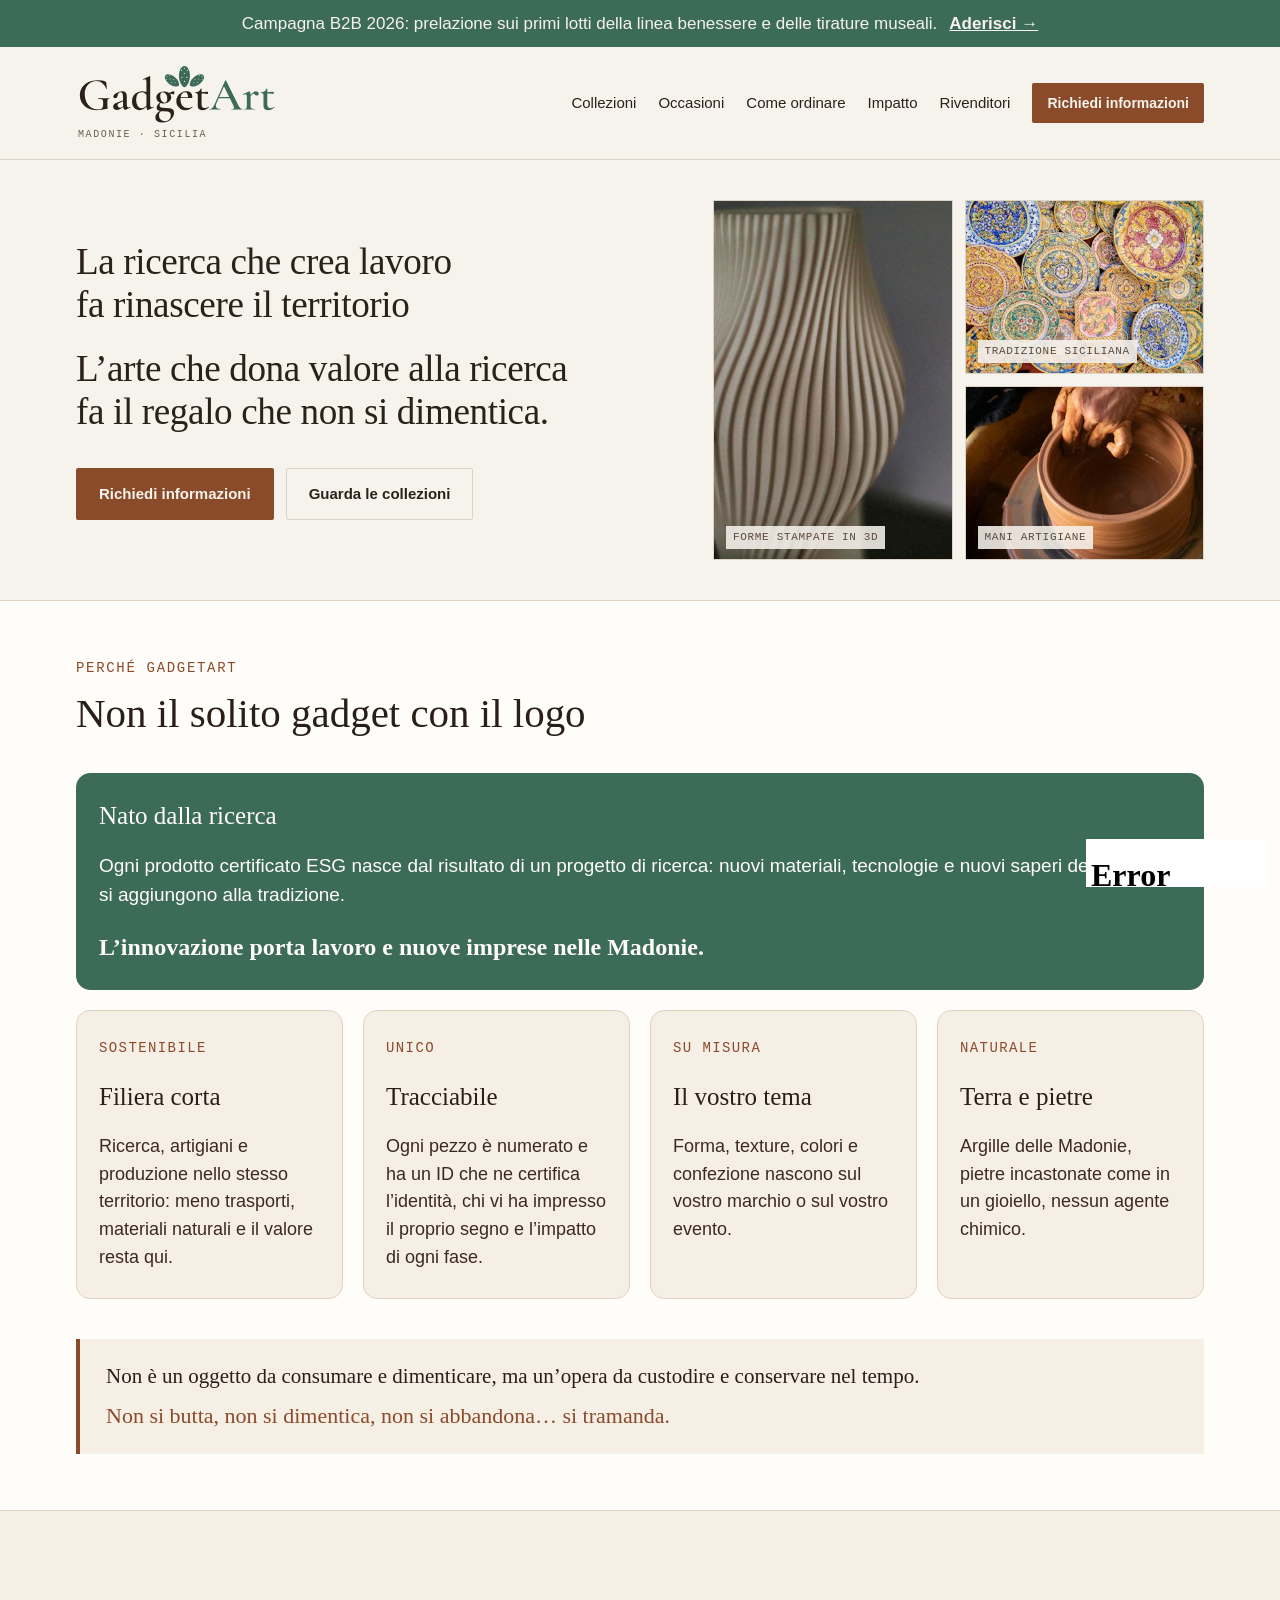
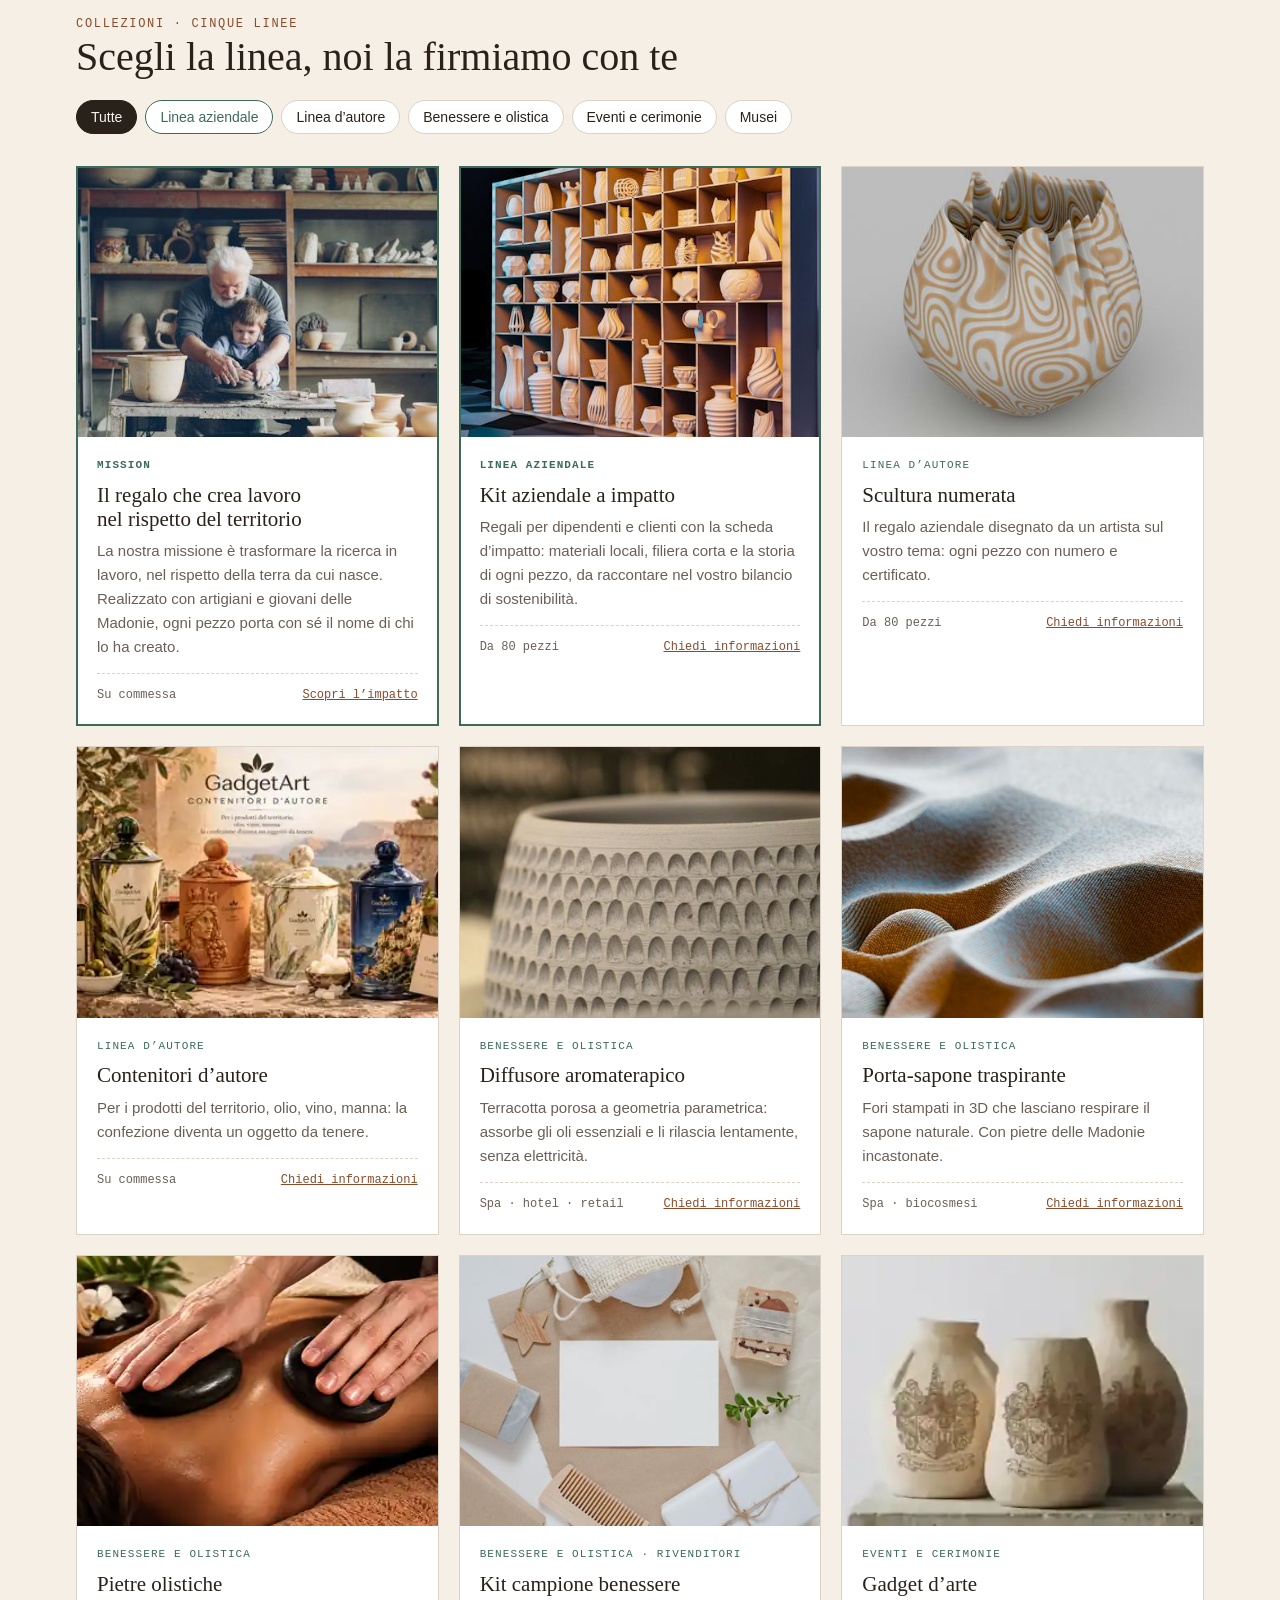
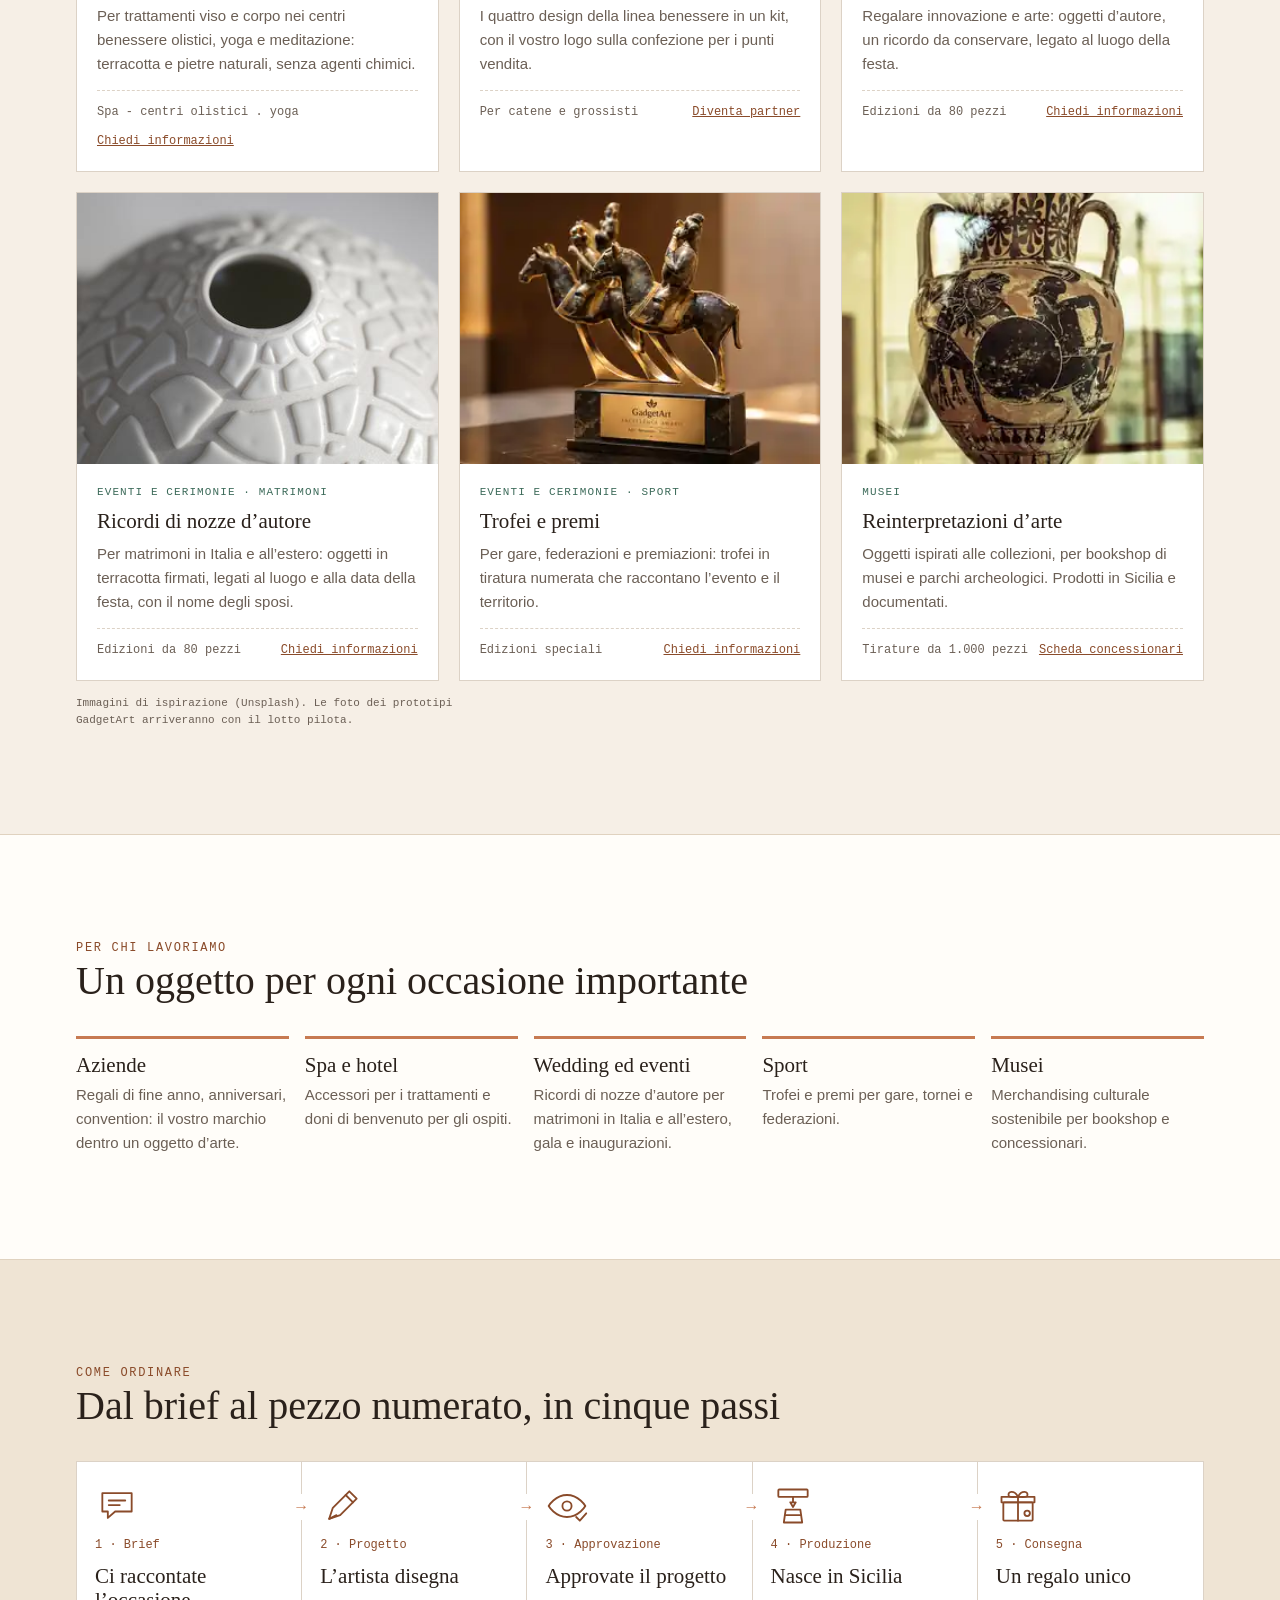
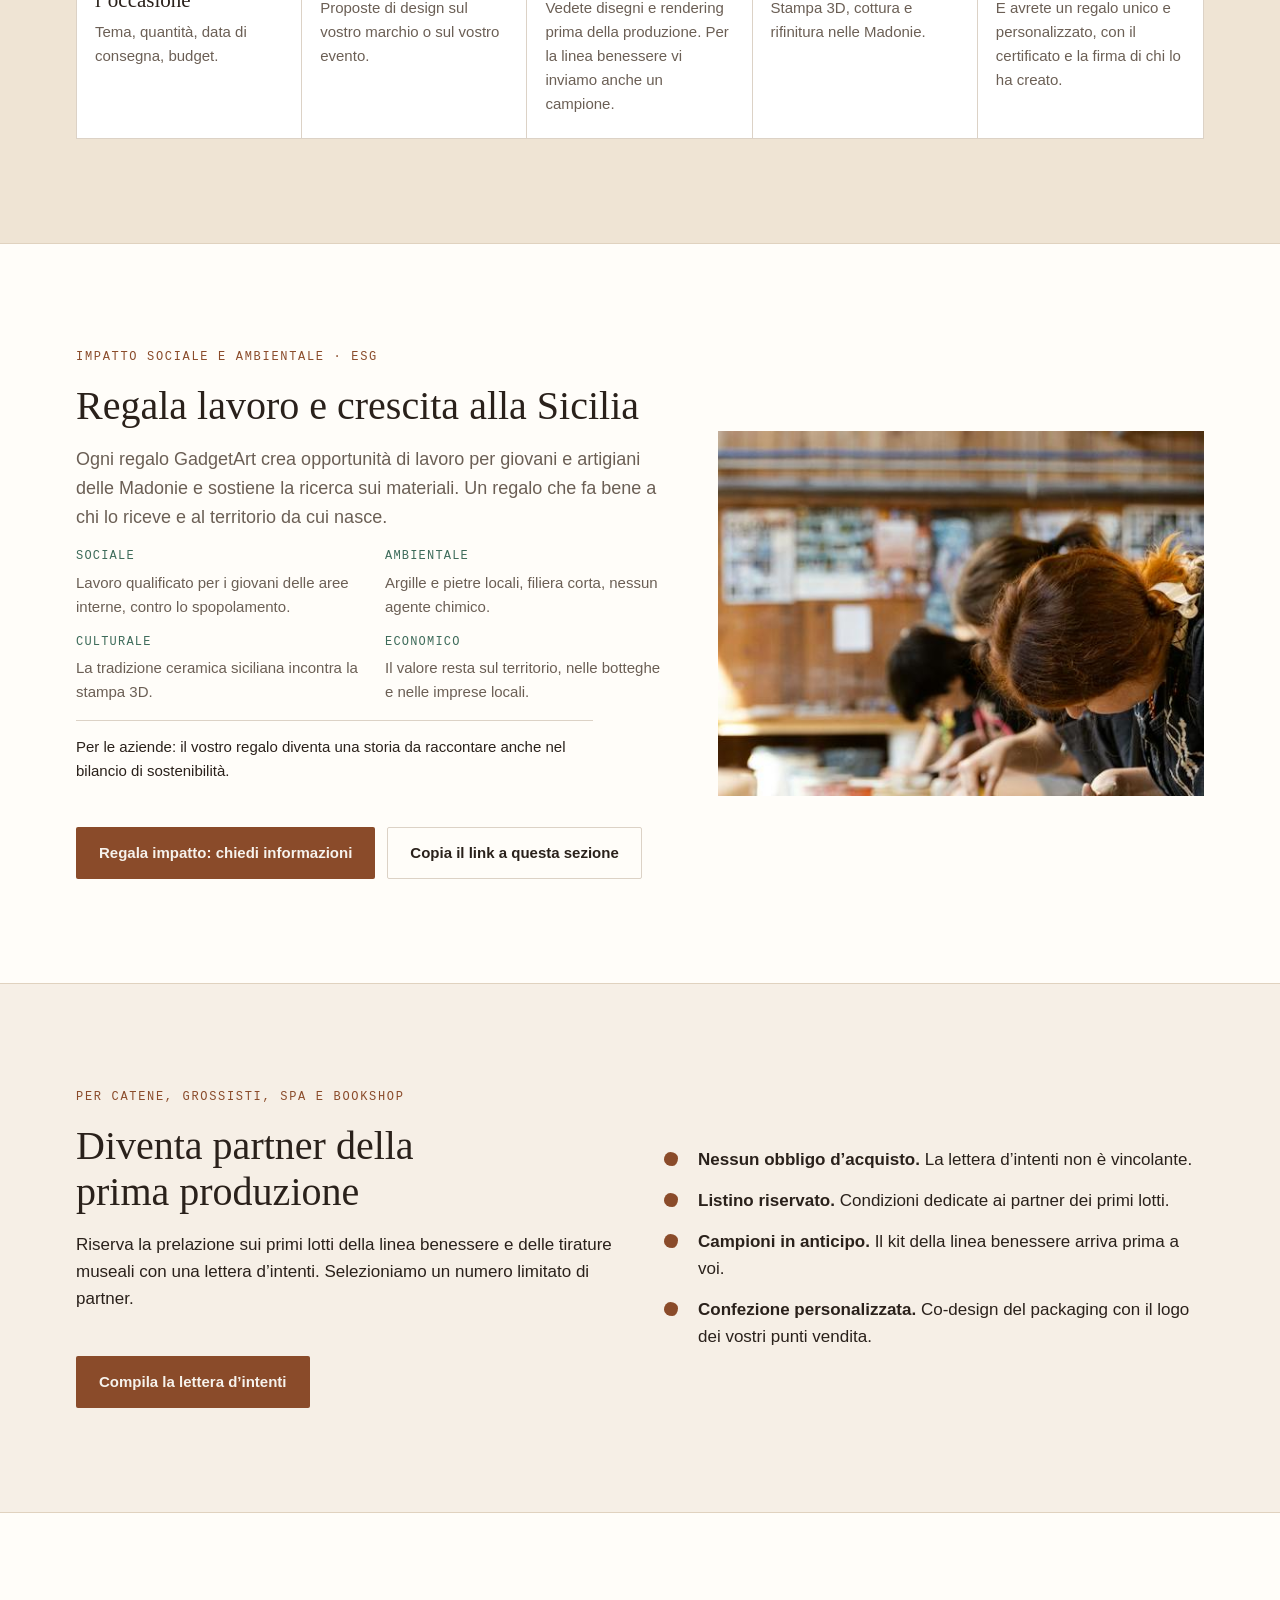
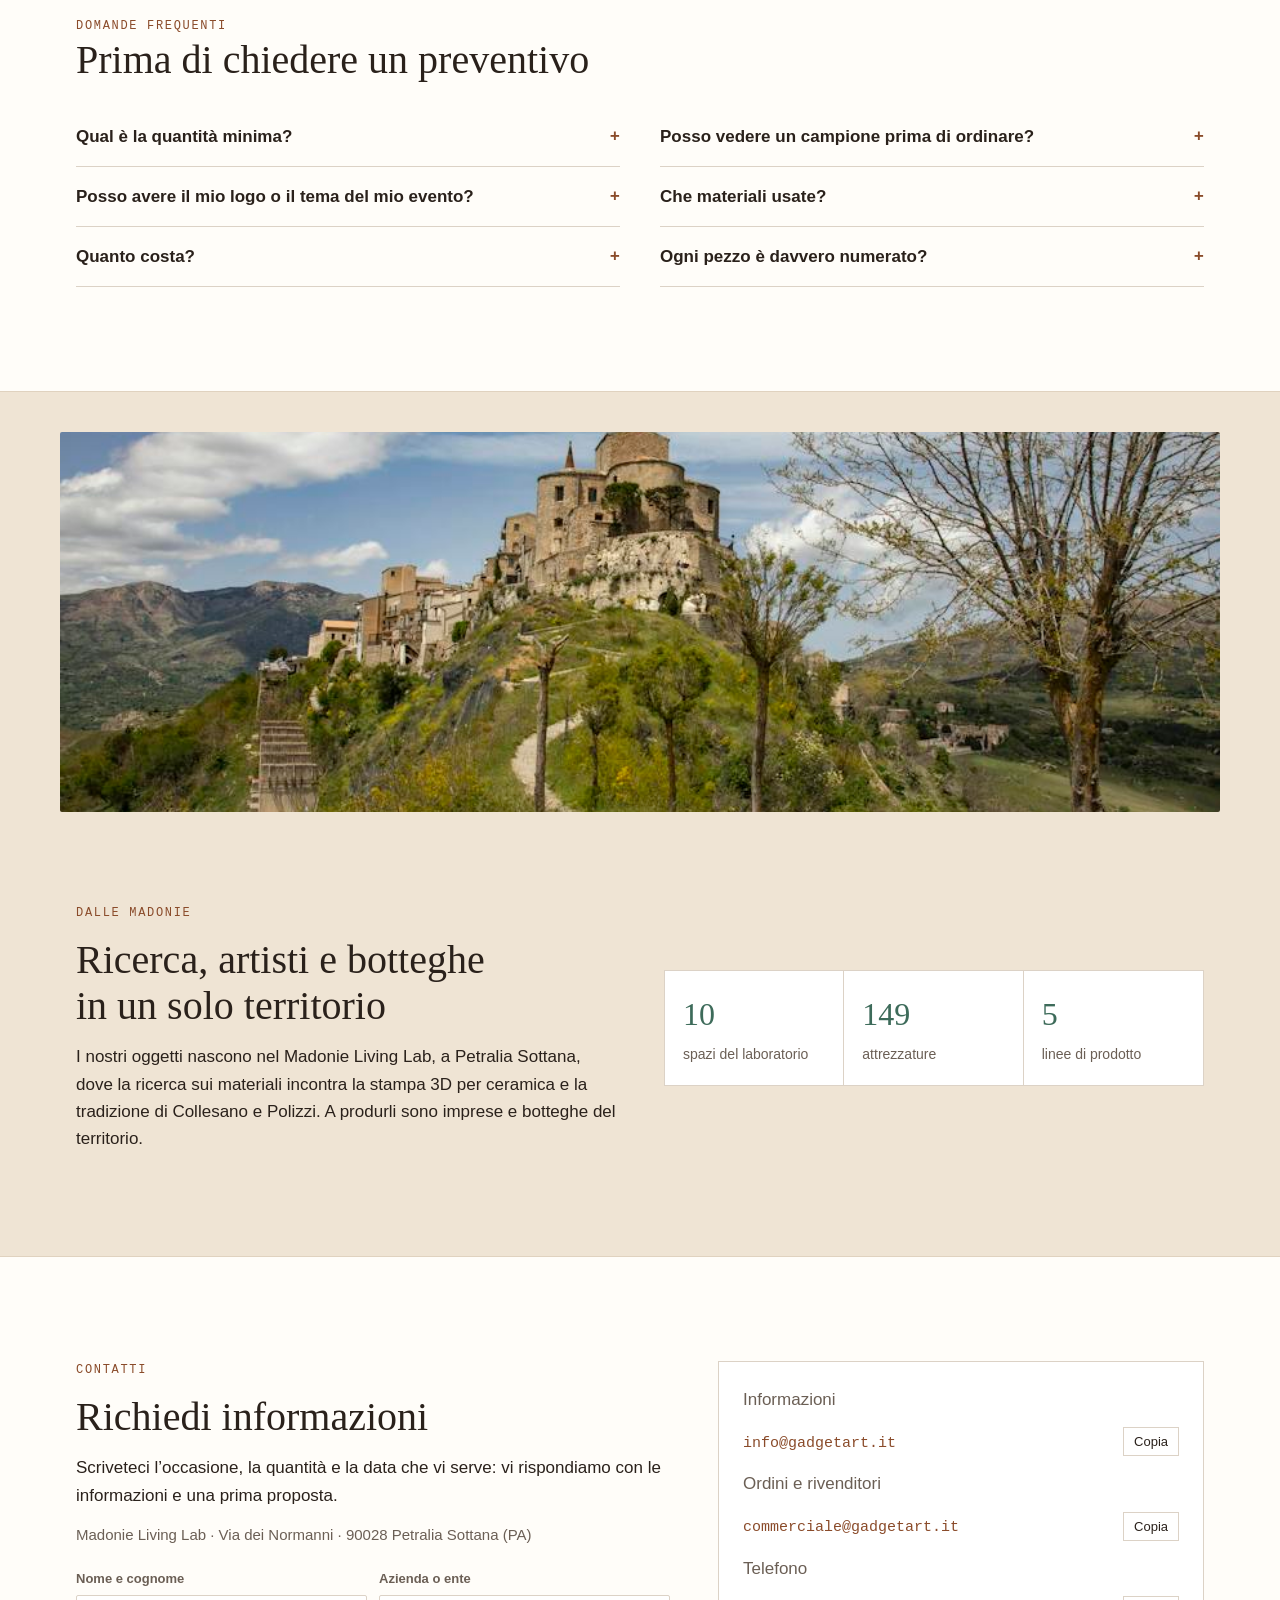
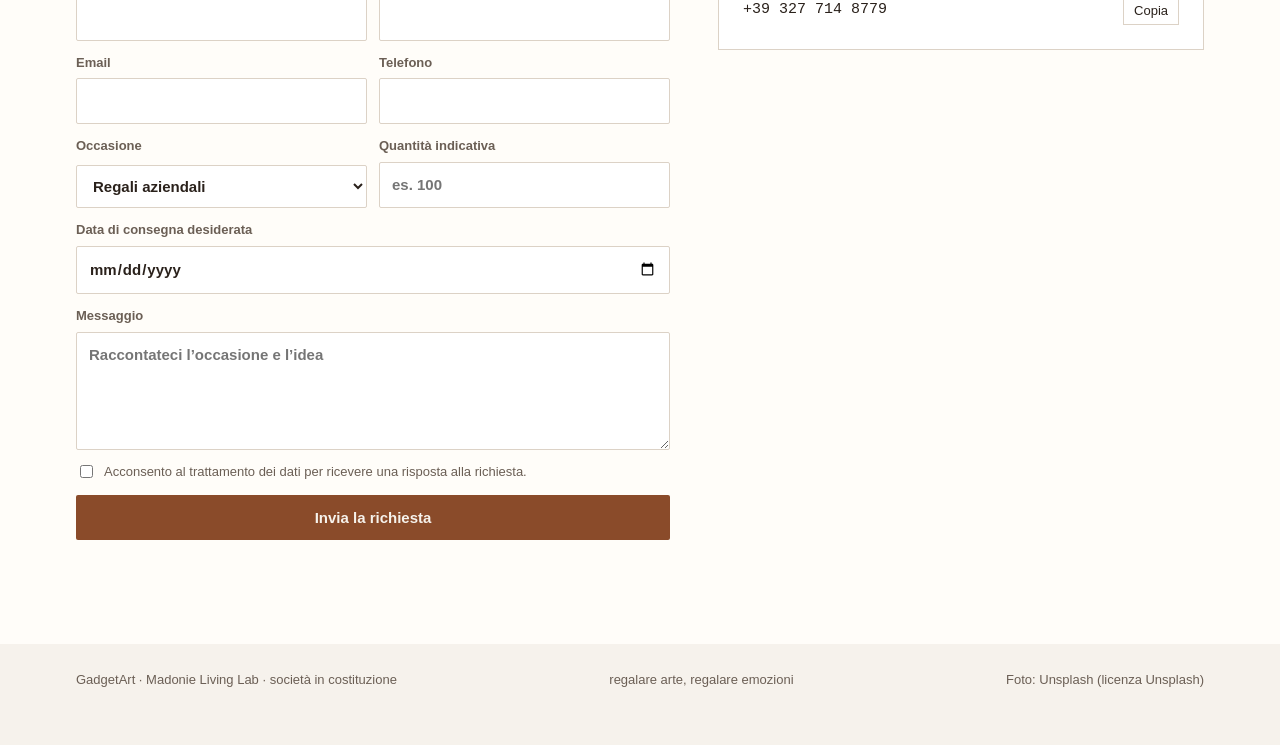
==== commit bcc71c9d: "Collezioni: Linea aziendale, scheda Mission, testo ricerca ESG e FAQ 3D - Bottone e scheda "Linea ES" ====
--- a/index.html
+++ b/index.html
@@ -254,7 +254,7 @@
   <div class="wrap">
     <p class="eyebrow">Perché GadgetArt</p>
     <h2>Non il solito gadget con il logo</h2>
-    <div class="why"><div class="ricerca"><h3>Nato dalla ricerca</h3><p>Ogni prodotto nasce dal risultato di un progetto di ricerca: nuovi materiali, tecnologie e saperi del territorio, non solo ceramica.</p><p class="ricerca-hl">L’innovazione porta lavoro e nuove imprese nelle Madonie.</p></div>
+    <div class="why"><div class="ricerca"><h3>Nato dalla ricerca</h3><p>Ogni prodotto certificato ESG nasce dal risultato di un progetto di ricerca: nuovi materiali, tecnologie e nuovi saperi del territorio si aggiungono alla tradizione.</p><p class="ricerca-hl">L’innovazione porta lavoro e nuove imprese nelle Madonie.</p></div>
       <div><b>Sostenibile</b><h3>Filiera corta</h3><p>Ricerca, artigiani e produzione nello stesso territorio: meno trasporti, materiali naturali e il valore resta qui.</p></div><div><b>Unico</b><h3>Tracciabile</h3><p>Ogni pezzo è numerato e ha un ID che ne certifica l’identità, chi vi ha impresso il proprio segno e l’impatto di ogni fase.</p></div>
       <div><b>Su misura</b><h3>Il vostro tema</h3><p>Forma, texture, colori e confezione nascono sul vostro marchio o sul vostro evento.</p></div>
       <div><b>Naturale</b><h3>Terra e pietre</h3><p>Argille delle Madonie, pietre incastonate come in un gioiello, nessun agente chimico.</p></div>
@@ -270,7 +270,7 @@
       <div><p class="eyebrow">Collezioni · cinque linee</p><h2>Scegli la linea, noi la firmiamo con te</h2></div>
       <div class="filters" role="group" aria-label="Filtra le collezioni">
         <button type="button" id="f-all" data-f="all" aria-pressed="true">Tutte</button>
-        <button type="button" id="f-esg" data-f="esg" aria-pressed="false">Linea ESG</button>
+        <button type="button" id="f-esg" data-f="esg" aria-pressed="false">Linea aziendale</button>
         <button type="button" id="f-aut" data-f="autore" aria-pressed="false">Linea d’autore</button>
         <button type="button" id="f-ben" data-f="benessere" aria-pressed="false">Benessere e olistica</button>
         <button type="button" id="f-ev" data-f="eventi" aria-pressed="false">Eventi e cerimonie</button>
@@ -280,11 +280,11 @@
     <div class="grid" id="grid">
       <article class="prod esg" data-c="esg">
         <div class="pic"><img src="[data-uri]" alt="Un artigiano anziano insegna a un bambino a lavorare l’argilla" loading="lazy"></div>
-        <div class="body"><span class="cat">Linea ESG</span><h3>Il regalo che crea lavoro</h3><p>Realizzato con artigiani e giovani delle Madonie, porta con sé il nome di chi lo ha creato: un regalo che sostiene il lavoro e la crescita della Sicilia.</p><div class="meta"><span>Su commessa</span><a href="https://gadgetart.it/#impatto">Scopri l’impatto</a></div></div>
+        <div class="body"><span class="cat">Mission</span><h3>Il regalo che crea lavoro nel rispetto del territorio</h3><p>La nostra missione è trasformare la ricerca in lavoro, nel rispetto della terra da cui nasce. Realizzato con artigiani e giovani delle Madonie, ogni pezzo porta con sé il nome di chi lo ha creato.</p><div class="meta"><span>Su commessa</span><a href="https://gadgetart.it/#impatto">Scopri l’impatto</a></div></div>
       </article>
       <article class="prod esg" data-c="esg">
         <div class="pic"><img src="[data-uri]" alt="Confezione regalo in carta naturale" loading="lazy"></div>
-        <div class="body"><span class="cat">Linea ESG</span><h3>Kit aziendale a impatto</h3><p>Regali per dipendenti e clienti con la scheda d’impatto: materiali locali, filiera corta e la storia di ogni pezzo, da raccontare nel vostro bilancio di sostenibilità.</p><div class="meta"><span>Da 80 pezzi</span><a href="https://gadgetart.it/#contatti">Chiedi informazioni</a></div></div>
+        <div class="body"><span class="cat">Linea aziendale</span><h3>Kit aziendale a impatto</h3><p>Regali per dipendenti e clienti con la scheda d’impatto: materiali locali, filiera corta e la storia di ogni pezzo, da raccontare nel vostro bilancio di sostenibilità.</p><div class="meta"><span>Da 80 pezzi</span><a href="https://gadgetart.it/#contatti">Chiedi informazioni</a></div></div>
       </article>
       <article class="prod" data-c="autore">
         <div class="pic"><img src="[data-uri]" alt="Vaso scultura dalle forme organiche" loading="lazy"></div>
@@ -410,7 +410,7 @@
         <details><summary>Quanto costa?</summary><p>I pezzi d’autore hanno due fasce, luxury e alto luxury; il progetto di design si quota a parte. Il preventivo arriva dopo il brief, in base a quantità e lavorazioni.</p></details>
       </div>
       <div>
-        <details><summary>Posso vedere un campione prima di ordinare?</summary><p>Il campione fisico è disponibile per la linea benessere, per spa e rivenditori. Per gli altri prodotti approvate disegni e rendering prima della produzione.</p></details>
+        <details><summary>Posso vedere un campione prima di ordinare?</summary><p>Il campione fisico è disponibile per la linea benessere, per spa e rivenditori. Per gli altri prodotti approvate disegni e un’anteprima 3D interattiva prima della produzione.</p></details>
         <details><summary>Che materiali usate?</summary><p>Argille naturali delle Madonie e pietre del territorio, lavorate con stampa 3D, cottura e rifinitura a mano, senza agenti chimici.</p></details>
         <details><summary>Ogni pezzo è davvero numerato?</summary><p>Sì. Ogni tiratura è catalogata e ogni pezzo ha il suo numero, il nome dell’autore e un certificato.</p></details>
       </div>
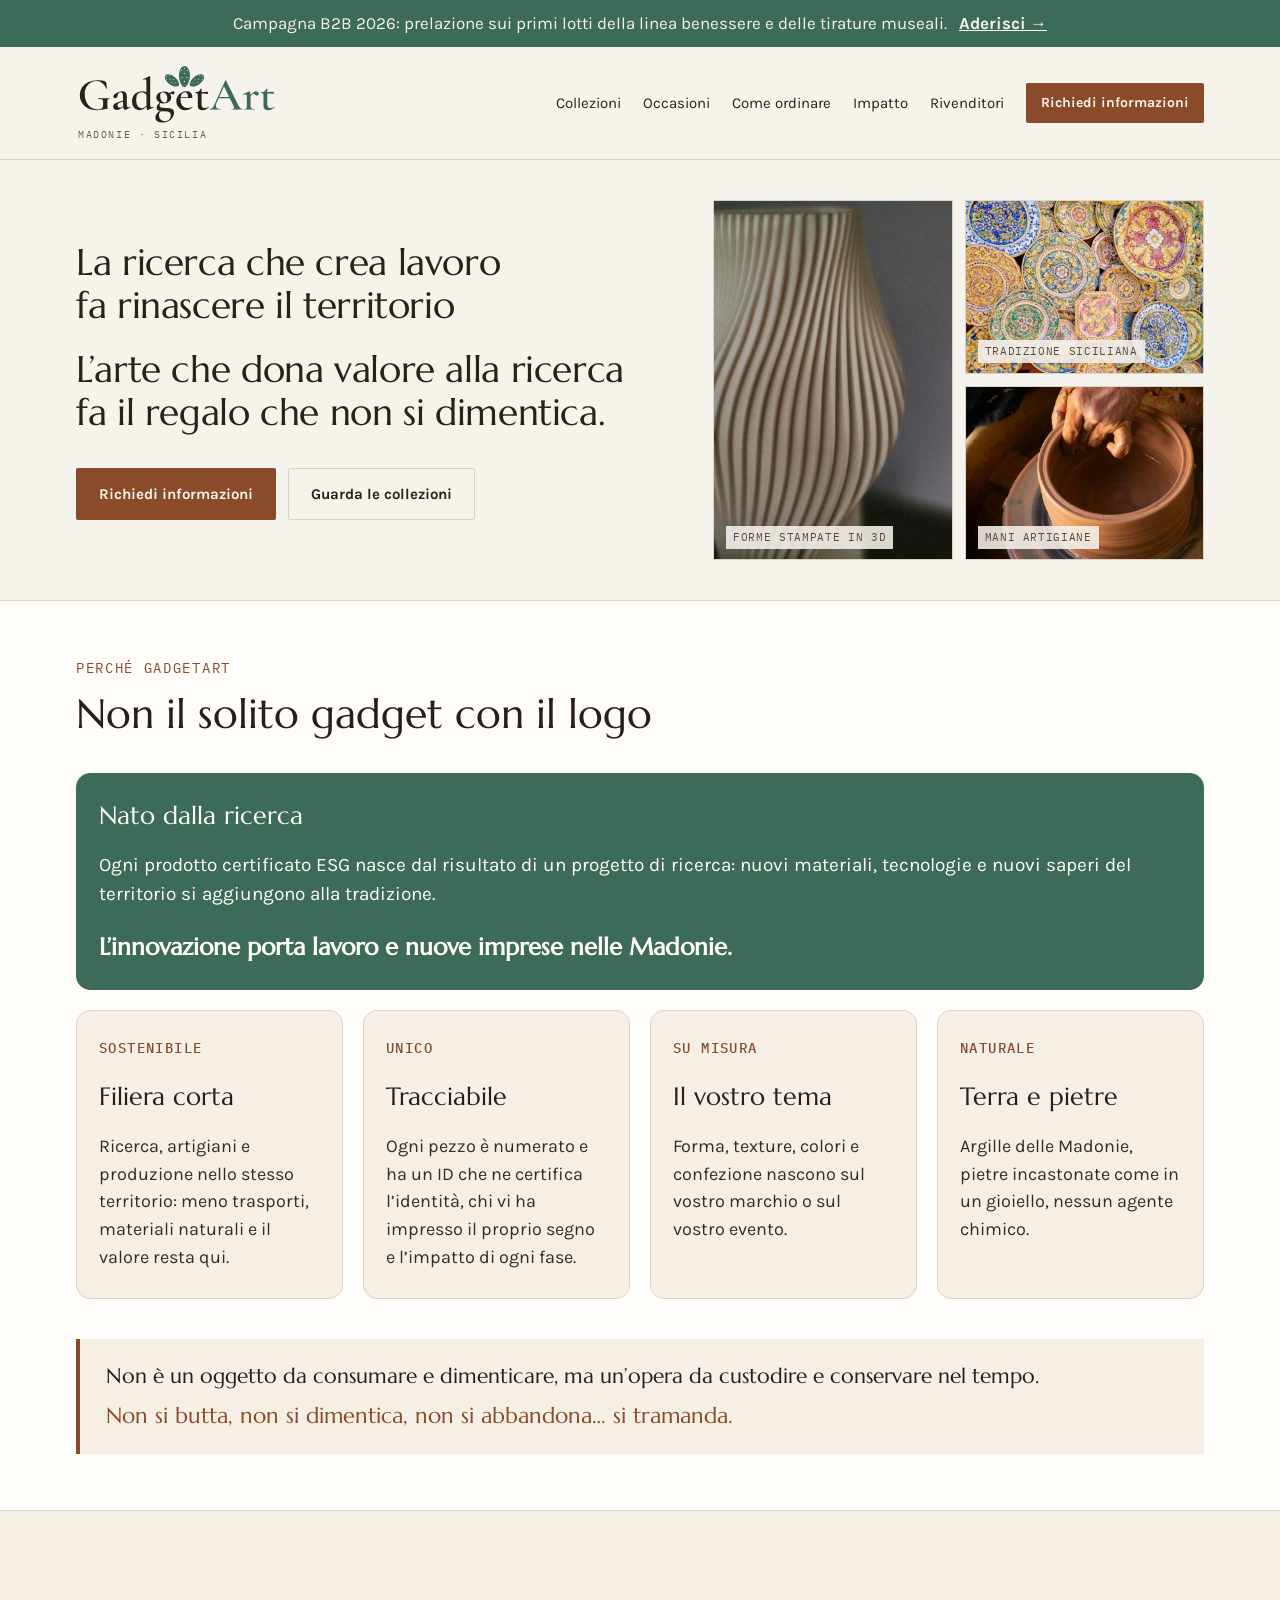
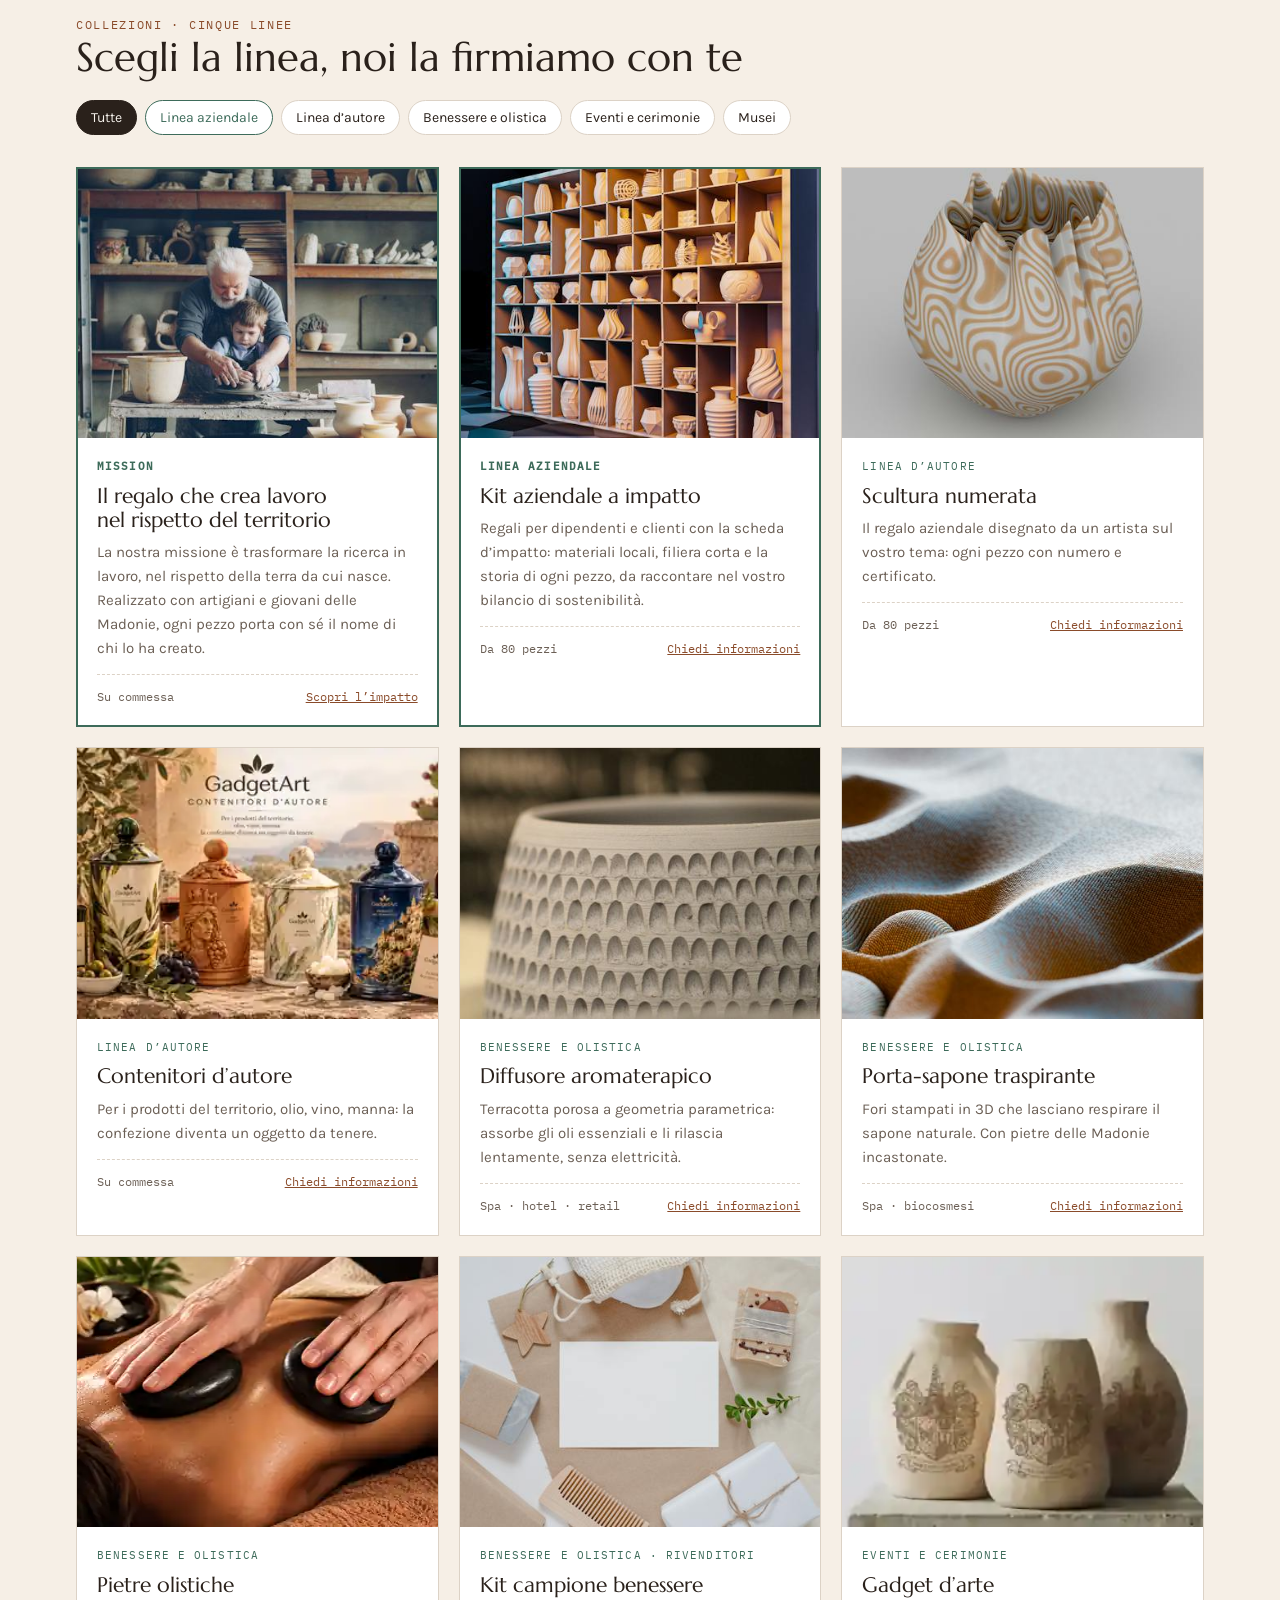
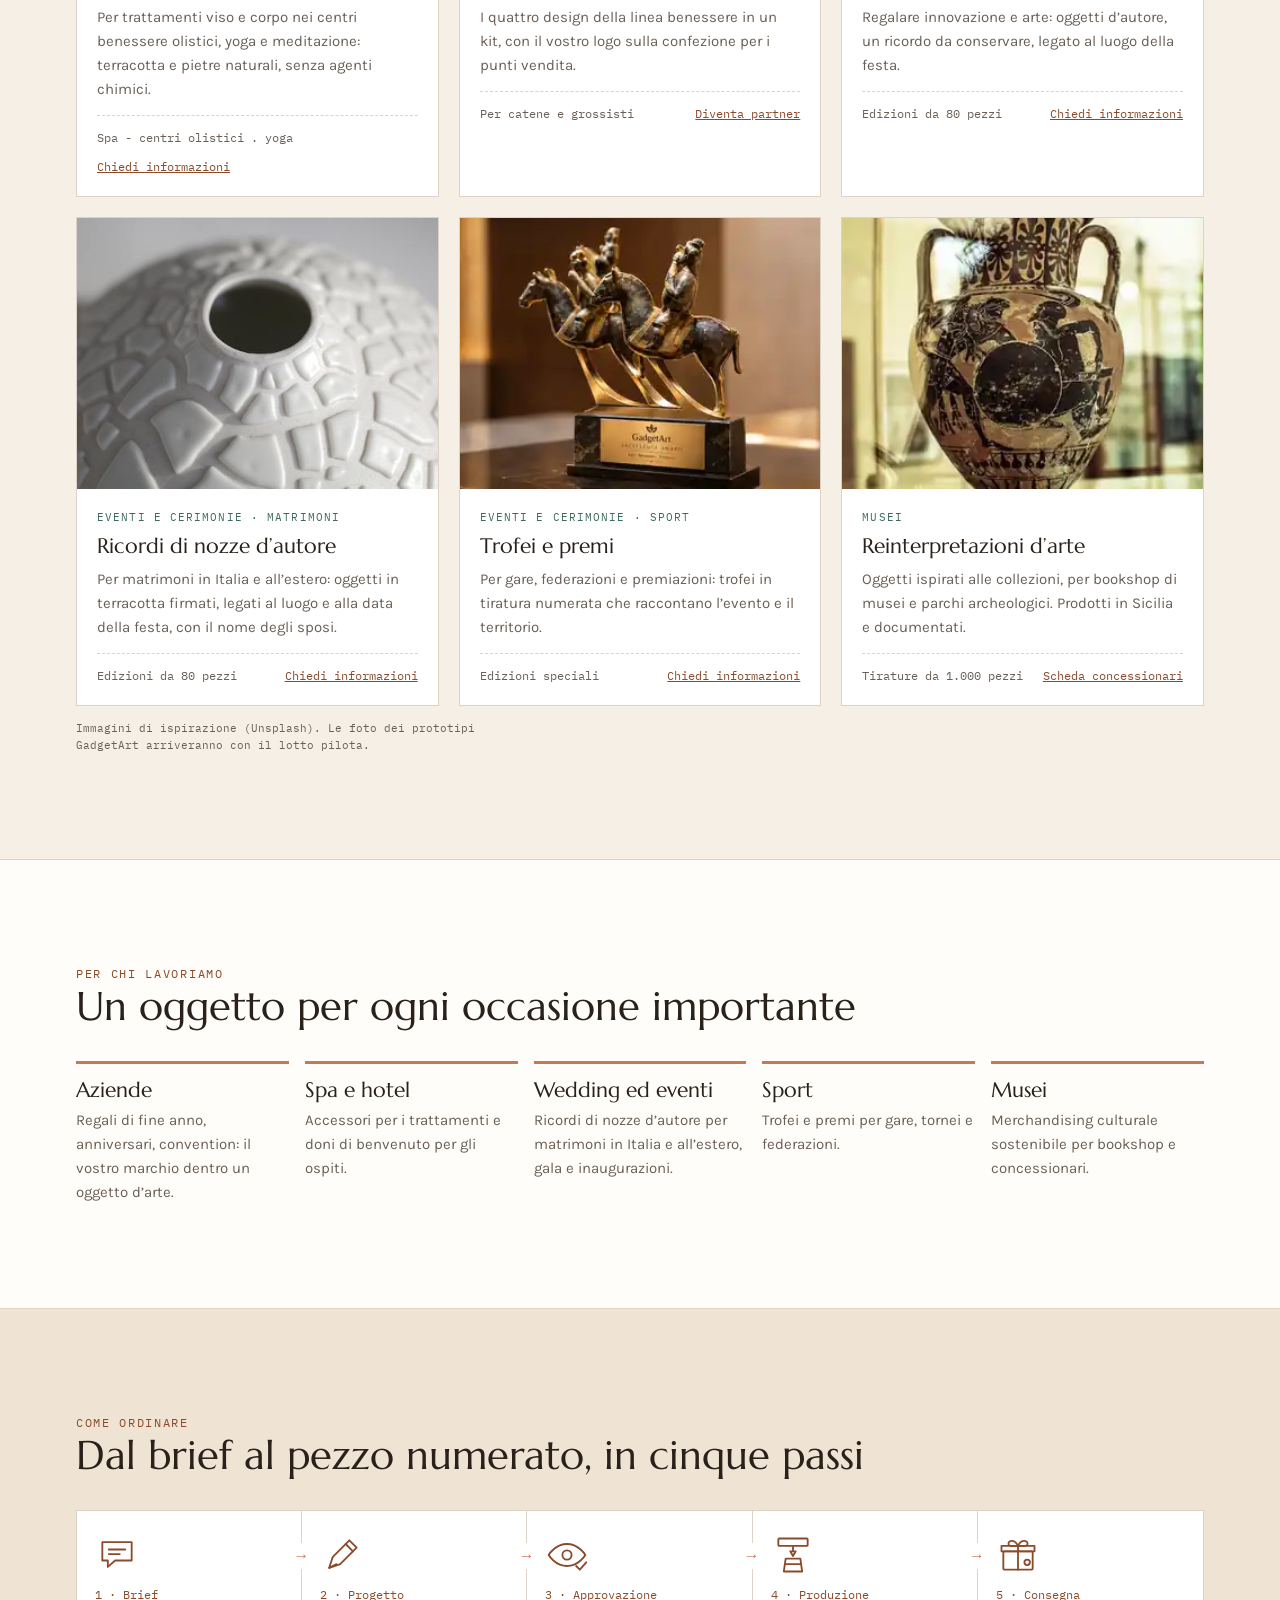
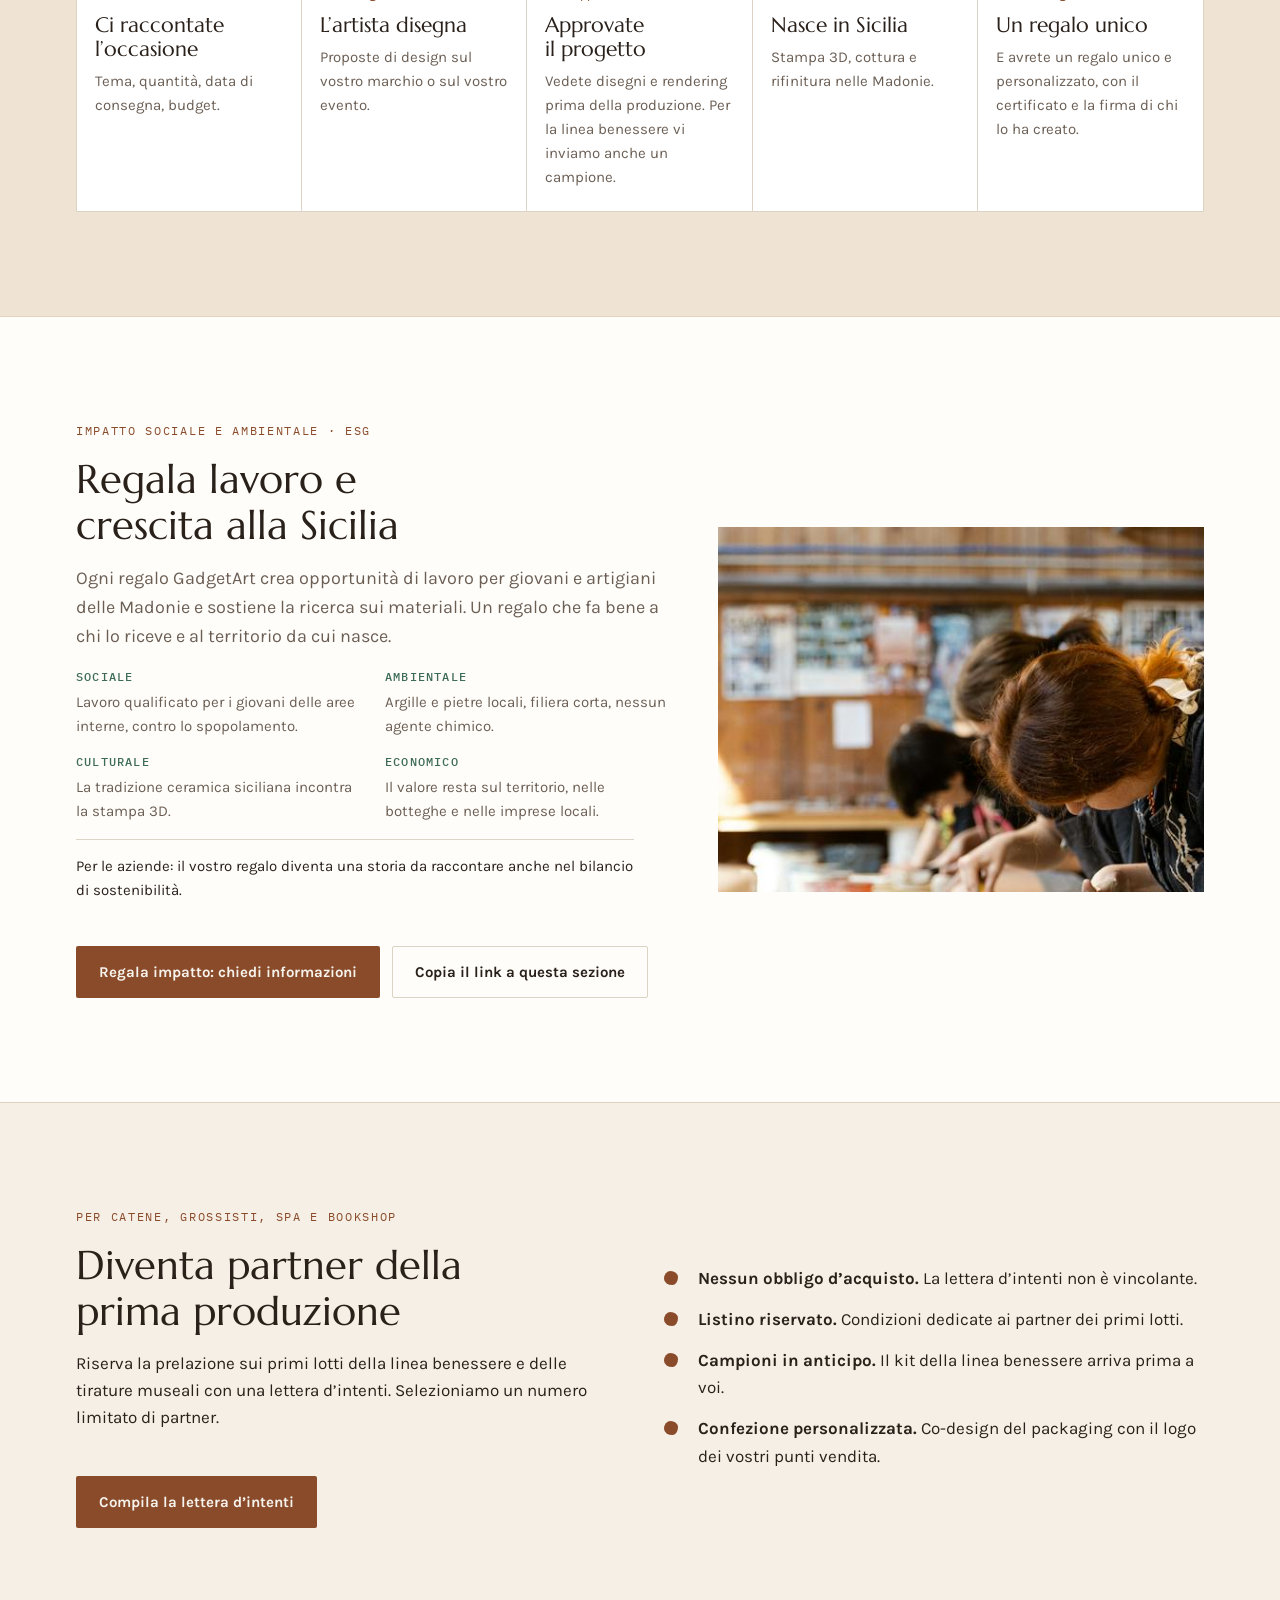
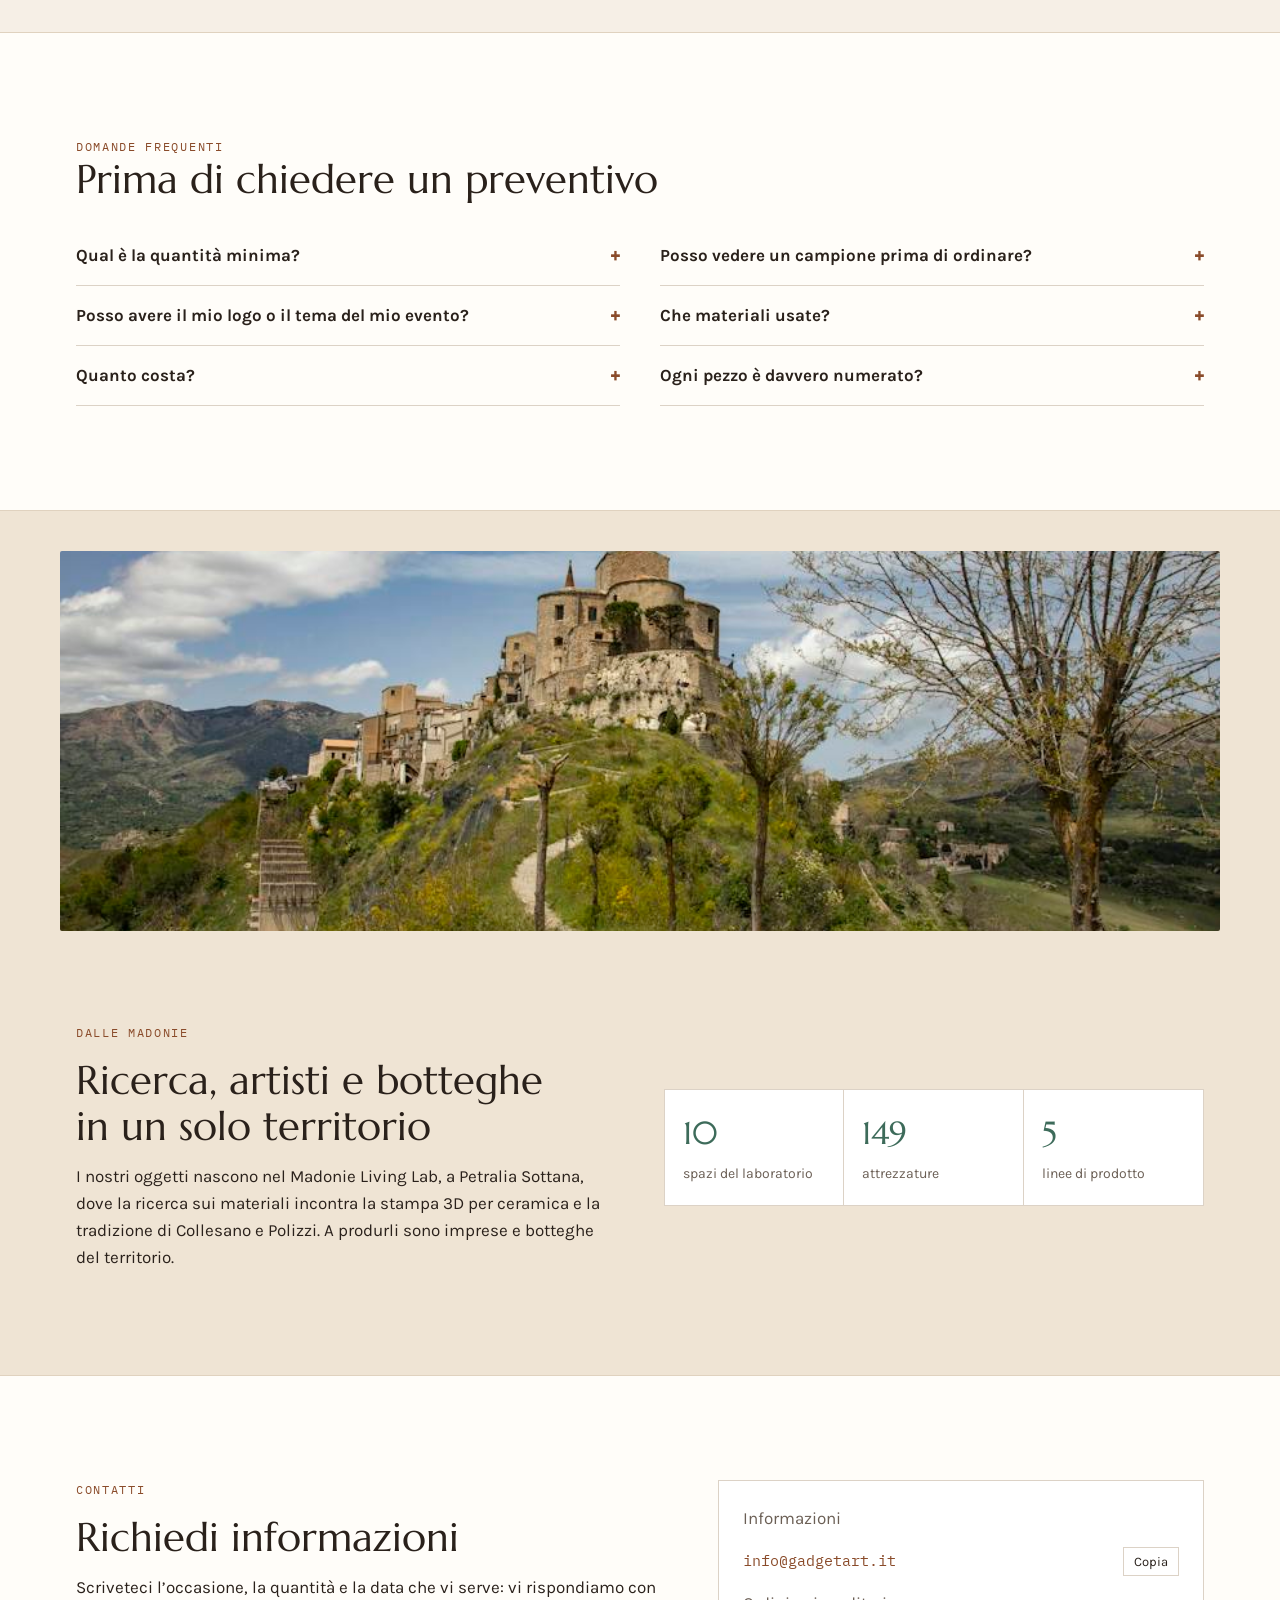
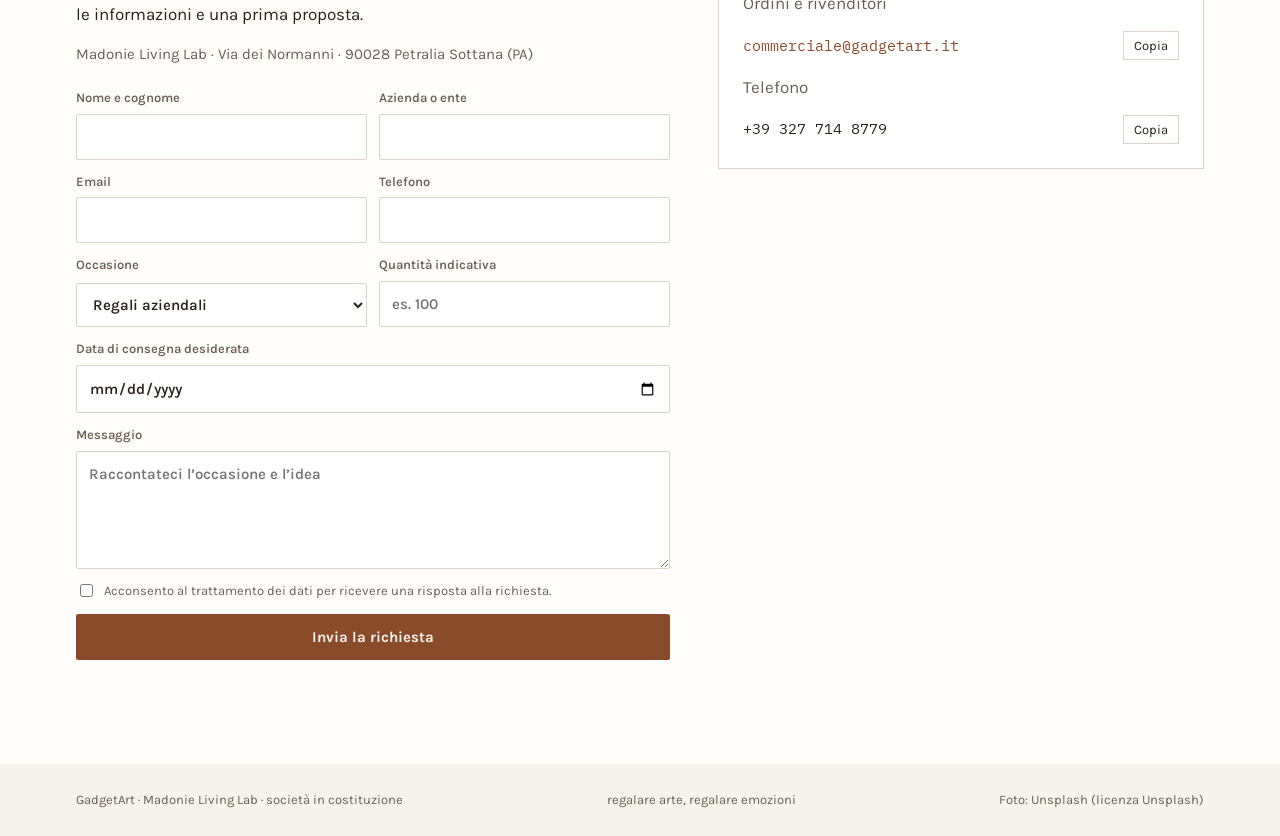
==== commit 086d812e: "Vetrina: caratteri del sito in locale, rimossi script e badge Netlify - Marcellus, Karla e IBM Plex " ====
--- a/index.html
+++ b/index.html
@@ -18,7 +18,7 @@
 <script type="application/ld+json">{"@context": "https://schema.org", "@type": "Organization", "name": "GadgetArt", "url": "https://gadgetart.it/", "logo": "https://gadgetart.it/og.jpg", "description": "Regali d’autore in terracotta stampata in 3D con pietre delle Madonie: regali aziendali, ricordi di nozze d’autore, gadget per eventi, accessori per spa e oggetti per musei. Prodotti in Sicilia.", "email": "info@gadgetart.it", "telephone": "+39 327 714 8779", "address": {"@type": "PostalAddress", "streetAddress": "Via dei Normanni", "postalCode": "90028", "addressLocality": "Petralia Sottana", "addressRegion": "PA", "addressCountry": "IT"}, "contactPoint": [{"@type": "ContactPoint", "contactType": "sales", "email": "commerciale@gadgetart.it", "availableLanguage": ["it", "en"]}, {"@type": "ContactPoint", "contactType": "customer service", "email": "info@gadgetart.it", "telephone": "+39 327 714 8779"}]}</script>
 <link rel="preconnect" href="https://fonts.googleapis.com/">
 <link rel="preconnect" href="https://fonts.gstatic.com/" crossorigin="">
-<link rel="stylesheet" href="./GadgetArt – Regali aziendali e ricordi di nozze d’autore in terracotta 3D _ Made in Sicily_files/css2">
+<link rel="stylesheet" href="fonts/fonts.css">
 <style>
 /* Layout: vetrina commerciale — catalogo filtrabile in apertura, poi occasioni, ordine passo per passo, programma partner, domande e contatti */
 :root{
@@ -205,7 +205,7 @@
   nav ul{gap:14px;font-size:14px}
 }
 </style>
-<style>.hero .trust{display:flex;flex-wrap:wrap;gap:14px;margin-top:22px;font-size:12px;letter-spacing:.06em;text-transform:uppercase;color:#6b5444}.hero .trust span::before{content:"✓ "}section{border-top:1px solid #e0d2bf}<style>.hero .wrap{grid-template-columns:1.15fr 1fr !important;gap:56px !important;align-items:center !important;padding-block:64px !important}.hero-kicker,.hero h1{font-family:var(--serif,Georgia,serif);font-weight:400 !important;font-size:clamp(34px,3.6vw,48px) !important;line-height:1.15 !important;letter-spacing:-.01em;margin:0}.hero-kicker{margin-bottom:22px}.hero .actions{margin-top:34px}.hero .showcase{height:420px;grid-template-rows:1fr 1fr;gap:12px}.hero .tile{aspect-ratio:auto !important;height:100%;min-height:0}.hero .tile.big{grid-row:span 2}@media(max-width:860px){.hero .wrap{grid-template-columns:1fr !important;gap:32px !important}.hero .showcase{height:320px}}</style><style>.hero .wrap{grid-template-columns:1.2fr 1fr !important;gap:48px !important;padding-block:40px !important}.hero-kicker,.hero h1{font-size:clamp(28px,2.9vw,38px) !important}.hero h1 .l{display:block}.hero-kicker .l{display:block}@media(min-width:1000px){.hero h1 .l,.hero-kicker .l{white-space:nowrap}}.hero .showcase{height:360px}@media(max-width:860px){.hero .wrap{grid-template-columns:1fr !important;padding-inline:16px !important}}</style><style>#perche{background:#fffdf9;padding:64px 0;border-top:1px solid #e0d2bf}#perche .eyebrow{font-size:13px;letter-spacing:.12em;color:#8a4b2a;margin:0 0 10px}#perche h2{font-size:clamp(30px,3.2vw,42px);line-height:1.15;margin:0 0 36px;color:#2a1f18}#perche .why{display:grid;grid-template-columns:repeat(4,1fr);gap:20px}#perche .why>div{background:#f6efe6;border:1px solid #e0d2bf;border-radius:14px;padding:26px 22px}#perche .why b{display:inline-block;font-size:13px;letter-spacing:.1em;text-transform:uppercase;color:#8a4b2a;margin-bottom:10px}#perche .why h3{font-size:22px;line-height:1.25;margin:0 0 10px;color:#2a1f18}#perche .why p{font-size:17px;line-height:1.55;color:#3b2a20;margin:0}#perche .tramanda{margin:40px 0 0;padding:22px 26px;border-left:4px solid #8a4b2a;background:#f6efe6;font-size:21px;line-height:1.5;color:#2a1f18;font-style:normal}#perche .tramanda strong{display:block;margin-top:6px;font-size:22px}@media(max-width:1000px){#perche .why{grid-template-columns:repeat(2,1fr)}}@media(max-width:600px){#perche .why{grid-template-columns:1fr}#perche{padding:44px 0}}</style><style>#perche{padding:56px 0 !important}#perche .wrap{padding-block:0 !important}#perche .why>div{display:flex;flex-direction:column;align-items:flex-start}#perche .why b{display:block !important;margin:0 0 14px !important;font-size:14px !important}#perche .why h3{margin:0 0 12px !important;font-size:25px !important}#perche .why p{font-size:18px !important;line-height:1.55 !important;margin:0 !important}#perche .eyebrow{font-size:14px !important}</style><style>#perche .why>.ricerca{grid-column:1/-1;display:grid !important;grid-template-columns:220px 1fr;column-gap:32px;align-items:center;background:#3d6b5a !important;border-color:#3d6b5a !important;color:#fffdf9}#perche .why>.ricerca b{grid-row:1;grid-column:1;color:#d9ead9 !important;margin:0 0 6px !important}#perche .why>.ricerca h3{grid-row:2;grid-column:1;color:#fffdf9 !important;margin:0 !important}#perche .why>.ricerca p{grid-row:1/3;grid-column:2;color:#fffdf9 !important;font-size:19px !important}@media(max-width:700px){#perche .why>.ricerca{grid-template-columns:1fr}#perche .why>.ricerca p{grid-row:auto;grid-column:1;margin-top:10px !important}}</style><style>#perche .why>.ricerca{display:flex !important;flex-direction:column;align-items:flex-start}#perche .why>.ricerca h3{margin:0 0 12px !important}#perche .why>.ricerca p{max-width:none;margin:0 !important}</style><style>.brand-logo{display:flex;align-items:center;gap:12px}.brand-logo img{height:40px;width:auto;display:block}.brand-logo .brand-txt{display:block;line-height:1.1}.brand-logo .brand-name{display:block;white-space:nowrap}.brand-logo small{display:block}</style><style>.brand-logo{display:flex !important;flex-direction:column;align-items:flex-start;gap:2px;text-decoration:none}.brand-logo .logo-svg{height:62px;width:auto;display:block}.brand-logo small{display:block;margin-left:2px}</style><style>#perche .why>.ricerca p.ricerca-hl{margin-top:14px !important;font-family:var(--display,Georgia,serif);font-size:24px !important;line-height:1.3 !important;font-weight:600;color:#fffdf9 !important}</style></head>
+<style>.hero .trust{display:flex;flex-wrap:wrap;gap:14px;margin-top:22px;font-size:12px;letter-spacing:.06em;text-transform:uppercase;color:#6b5444}.hero .trust span::before{content:"✓ "}section{border-top:1px solid #e0d2bf}<style>.hero .wrap{grid-template-columns:1.15fr 1fr !important;gap:56px !important;align-items:center !important;padding-block:64px !important}.hero-kicker,.hero h1{font-family:var(--display);font-weight:400 !important;font-size:clamp(34px,3.6vw,48px) !important;line-height:1.15 !important;letter-spacing:-.01em;margin:0}.hero-kicker{margin-bottom:22px}.hero .actions{margin-top:34px}.hero .showcase{height:420px;grid-template-rows:1fr 1fr;gap:12px}.hero .tile{aspect-ratio:auto !important;height:100%;min-height:0}.hero .tile.big{grid-row:span 2}@media(max-width:860px){.hero .wrap{grid-template-columns:1fr !important;gap:32px !important}.hero .showcase{height:320px}}</style><style>.hero .wrap{grid-template-columns:1.2fr 1fr !important;gap:48px !important;padding-block:40px !important}.hero-kicker,.hero h1{font-size:clamp(28px,2.9vw,38px) !important}.hero h1 .l{display:block}.hero-kicker .l{display:block}@media(min-width:1000px){.hero h1 .l,.hero-kicker .l{white-space:nowrap}}.hero .showcase{height:360px}@media(max-width:860px){.hero .wrap{grid-template-columns:1fr !important;padding-inline:16px !important}}</style><style>#perche{background:#fffdf9;padding:64px 0;border-top:1px solid #e0d2bf}#perche .eyebrow{font-size:13px;letter-spacing:.12em;color:#8a4b2a;margin:0 0 10px}#perche h2{font-size:clamp(30px,3.2vw,42px);line-height:1.15;margin:0 0 36px;color:#2a1f18}#perche .why{display:grid;grid-template-columns:repeat(4,1fr);gap:20px}#perche .why>div{background:#f6efe6;border:1px solid #e0d2bf;border-radius:14px;padding:26px 22px}#perche .why b{display:inline-block;font-size:13px;letter-spacing:.1em;text-transform:uppercase;color:#8a4b2a;margin-bottom:10px}#perche .why h3{font-size:22px;line-height:1.25;margin:0 0 10px;color:#2a1f18}#perche .why p{font-size:17px;line-height:1.55;color:#3b2a20;margin:0}#perche .tramanda{margin:40px 0 0;padding:22px 26px;border-left:4px solid #8a4b2a;background:#f6efe6;font-size:21px;line-height:1.5;color:#2a1f18;font-style:normal}#perche .tramanda strong{display:block;margin-top:6px;font-size:22px}@media(max-width:1000px){#perche .why{grid-template-columns:repeat(2,1fr)}}@media(max-width:600px){#perche .why{grid-template-columns:1fr}#perche{padding:44px 0}}</style><style>#perche{padding:56px 0 !important}#perche .wrap{padding-block:0 !important}#perche .why>div{display:flex;flex-direction:column;align-items:flex-start}#perche .why b{display:block !important;margin:0 0 14px !important;font-size:14px !important}#perche .why h3{margin:0 0 12px !important;font-size:25px !important}#perche .why p{font-size:18px !important;line-height:1.55 !important;margin:0 !important}#perche .eyebrow{font-size:14px !important}</style><style>#perche .why>.ricerca{grid-column:1/-1;display:grid !important;grid-template-columns:220px 1fr;column-gap:32px;align-items:center;background:#3d6b5a !important;border-color:#3d6b5a !important;color:#fffdf9}#perche .why>.ricerca b{grid-row:1;grid-column:1;color:#d9ead9 !important;margin:0 0 6px !important}#perche .why>.ricerca h3{grid-row:2;grid-column:1;color:#fffdf9 !important;margin:0 !important}#perche .why>.ricerca p{grid-row:1/3;grid-column:2;color:#fffdf9 !important;font-size:19px !important}@media(max-width:700px){#perche .why>.ricerca{grid-template-columns:1fr}#perche .why>.ricerca p{grid-row:auto;grid-column:1;margin-top:10px !important}}</style><style>#perche .why>.ricerca{display:flex !important;flex-direction:column;align-items:flex-start}#perche .why>.ricerca h3{margin:0 0 12px !important}#perche .why>.ricerca p{max-width:none;margin:0 !important}</style><style>.brand-logo{display:flex;align-items:center;gap:12px}.brand-logo img{height:40px;width:auto;display:block}.brand-logo .brand-txt{display:block;line-height:1.1}.brand-logo .brand-name{display:block;white-space:nowrap}.brand-logo small{display:block}</style><style>.brand-logo{display:flex !important;flex-direction:column;align-items:flex-start;gap:2px;text-decoration:none}.brand-logo .logo-svg{height:62px;width:auto;display:block}.brand-logo small{display:block;margin-left:2px}</style><style>#perche .why>.ricerca p.ricerca-hl{margin-top:14px !important;font-family:var(--display,Georgia,serif);font-size:24px !important;line-height:1.3 !important;font-weight:600;color:#fffdf9 !important}</style></head>
 <body>
 
 
@@ -505,12 +505,12 @@
 
 
 
-<script async="" src="./GadgetArt – Regali aziendali e ricordi di nozze d’autore in terracotta 3D _ Made in Sicily_files/hud" data-nf-variant="public" data-netlify-site-id="4e5d792a-d2af-4131-8a57-278e13136904" data-app-host="app.netlify.com" data-account-tier="free"></script>
-<script async="" src="./GadgetArt – Regali aziendali e ricordi di nozze d’autore in terracotta 3D _ Made in Sicily_files/hud" data-nf-variant="public" data-netlify-site-id="4e5d792a-d2af-4131-8a57-278e13136904" data-app-host="app.netlify.com" data-account-tier="free"></script>
-<script async="" src="./GadgetArt – Regali aziendali e ricordi di nozze d’autore in terracotta 3D _ Made in Sicily_files/hud" data-nf-variant="public" data-netlify-site-id="4e5d792a-d2af-4131-8a57-278e13136904" data-app-host="app.netlify.com" data-account-tier="free"></script>
-<script async="" src="./GadgetArt – Regali aziendali e ricordi di nozze d’autore in terracotta 3D _ Made in Sicily_files/hud" data-nf-variant="public" data-netlify-site-id="4e5d792a-d2af-4131-8a57-278e13136904" data-app-host="app.netlify.com" data-account-tier="free"></script>
-<script async="" src="./GadgetArt – Regali aziendali e ricordi di nozze d’autore in terracotta 3D _ Made in Sicily_files/hud" data-nf-variant="public" data-netlify-site-id="4e5d792a-d2af-4131-8a57-278e13136904" data-app-host="app.netlify.com" data-account-tier="free"></script>
-<script async="" src="./GadgetArt – Regali aziendali e ricordi di nozze d’autore in terracotta 3D _ Made in Sicily_files/hud" data-nf-variant="public" data-netlify-site-id="4e5d792a-d2af-4131-8a57-278e13136904" data-app-host="app.netlify.com" data-account-tier="free"></script>
-<script async="" src="./GadgetArt – Regali aziendali e ricordi di nozze d’autore in terracotta 3D _ Made in Sicily_files/hud" data-nf-variant="public" data-netlify-site-id="4e5d792a-d2af-4131-8a57-278e13136904" data-app-host="app.netlify.com" data-account-tier="free"></script>
-<script async="" src="./GadgetArt – Regali aziendali e ricordi di nozze d’autore in terracotta 3D _ Made in Sicily_files/hud" data-nf-variant="public" data-netlify-site-id="4e5d792a-d2af-4131-8a57-278e13136904" data-app-host="app.netlify.com" data-account-tier="free"></script>
-<iframe id="nl-badge-frame" title="Powered by Netlify" style="position: fixed; bottom: 0px; right: 0px; border: 0px; margin: 0px; padding: 0px; background: transparent; color-scheme: dark; z-index: 2147483645; width: 197px; height: 64px; clip-path: path(&quot;M 3 3 H 184 V 51 H 3 Z&quot;);" data-nl-ready="1" src="./GadgetArt – Regali aziendali e ricordi di nozze d’autore in terracotta 3D _ Made in Sicily_files/saved_resource.html"></iframe></body></html>+
+
+
+
+
+
+
+
+</body></html>
--- a/fonts/fonts.css
+++ b/fonts/fonts.css
@@ -0,0 +1,8 @@
+@font-face{font-family:"Marcellus";font-style:normal;font-weight:400;font-display:swap;src:url(./marcellus-latin-400-normal.woff2) format("woff2");unicode-range:U+0000-00FF,U+0131,U+0152-0153,U+02BB-02BC,U+02C6,U+02DA,U+02DC,U+0304,U+0308,U+0329,U+2000-206F,U+20AC,U+2122,U+2191,U+2193,U+2212,U+2215,U+FEFF,U+FFFD}
+@font-face{font-family:"Marcellus";font-style:normal;font-weight:400;font-display:swap;src:url(./marcellus-latin-ext-400-normal.woff2) format("woff2");unicode-range:U+0100-02BA,U+02BD-02C5,U+02C7-02CC,U+02CE-02D7,U+02DD-02FF,U+0304,U+0308,U+0329,U+1D00-1DBF,U+1E00-1E9F,U+1EF2-1EFF,U+2020,U+20A0-20AB,U+20AD-20C0,U+2113,U+2C60-2C7F,U+A720-A7FF}
+@font-face{font-family:"Karla";font-style:normal;font-weight:400;font-display:swap;src:url(./karla-latin-400-normal.woff2) format("woff2");unicode-range:U+0000-00FF,U+0131,U+0152-0153,U+02BB-02BC,U+02C6,U+02DA,U+02DC,U+0304,U+0308,U+0329,U+2000-206F,U+20AC,U+2122,U+2191,U+2193,U+2212,U+2215,U+FEFF,U+FFFD}
+@font-face{font-family:"Karla";font-style:normal;font-weight:500;font-display:swap;src:url(./karla-latin-500-normal.woff2) format("woff2");unicode-range:U+0000-00FF,U+0131,U+0152-0153,U+02BB-02BC,U+02C6,U+02DA,U+02DC,U+0304,U+0308,U+0329,U+2000-206F,U+20AC,U+2122,U+2191,U+2193,U+2212,U+2215,U+FEFF,U+FFFD}
+@font-face{font-family:"Karla";font-style:normal;font-weight:600;font-display:swap;src:url(./karla-latin-600-normal.woff2) format("woff2");unicode-range:U+0000-00FF,U+0131,U+0152-0153,U+02BB-02BC,U+02C6,U+02DA,U+02DC,U+0304,U+0308,U+0329,U+2000-206F,U+20AC,U+2122,U+2191,U+2193,U+2212,U+2215,U+FEFF,U+FFFD}
+@font-face{font-family:"Karla";font-style:normal;font-weight:700;font-display:swap;src:url(./karla-latin-700-normal.woff2) format("woff2");unicode-range:U+0000-00FF,U+0131,U+0152-0153,U+02BB-02BC,U+02C6,U+02DA,U+02DC,U+0304,U+0308,U+0329,U+2000-206F,U+20AC,U+2122,U+2191,U+2193,U+2212,U+2215,U+FEFF,U+FFFD}
+@font-face{font-family:"IBM Plex Mono";font-style:normal;font-weight:400;font-display:swap;src:url(./ibm-plex-mono-latin-400-normal.woff2) format("woff2");unicode-range:U+0000-00FF,U+0131,U+0152-0153,U+02BB-02BC,U+02C6,U+02DA,U+02DC,U+0304,U+0308,U+0329,U+2000-206F,U+20AC,U+2122,U+2191,U+2193,U+2212,U+2215,U+FEFF,U+FFFD}
+@font-face{font-family:"IBM Plex Mono";font-style:normal;font-weight:500;font-display:swap;src:url(./ibm-plex-mono-latin-500-normal.woff2) format("woff2");unicode-range:U+0000-00FF,U+0131,U+0152-0153,U+02BB-02BC,U+02C6,U+02DA,U+02DC,U+0304,U+0308,U+0329,U+2000-206F,U+20AC,U+2122,U+2191,U+2193,U+2212,U+2215,U+FEFF,U+FFFD}
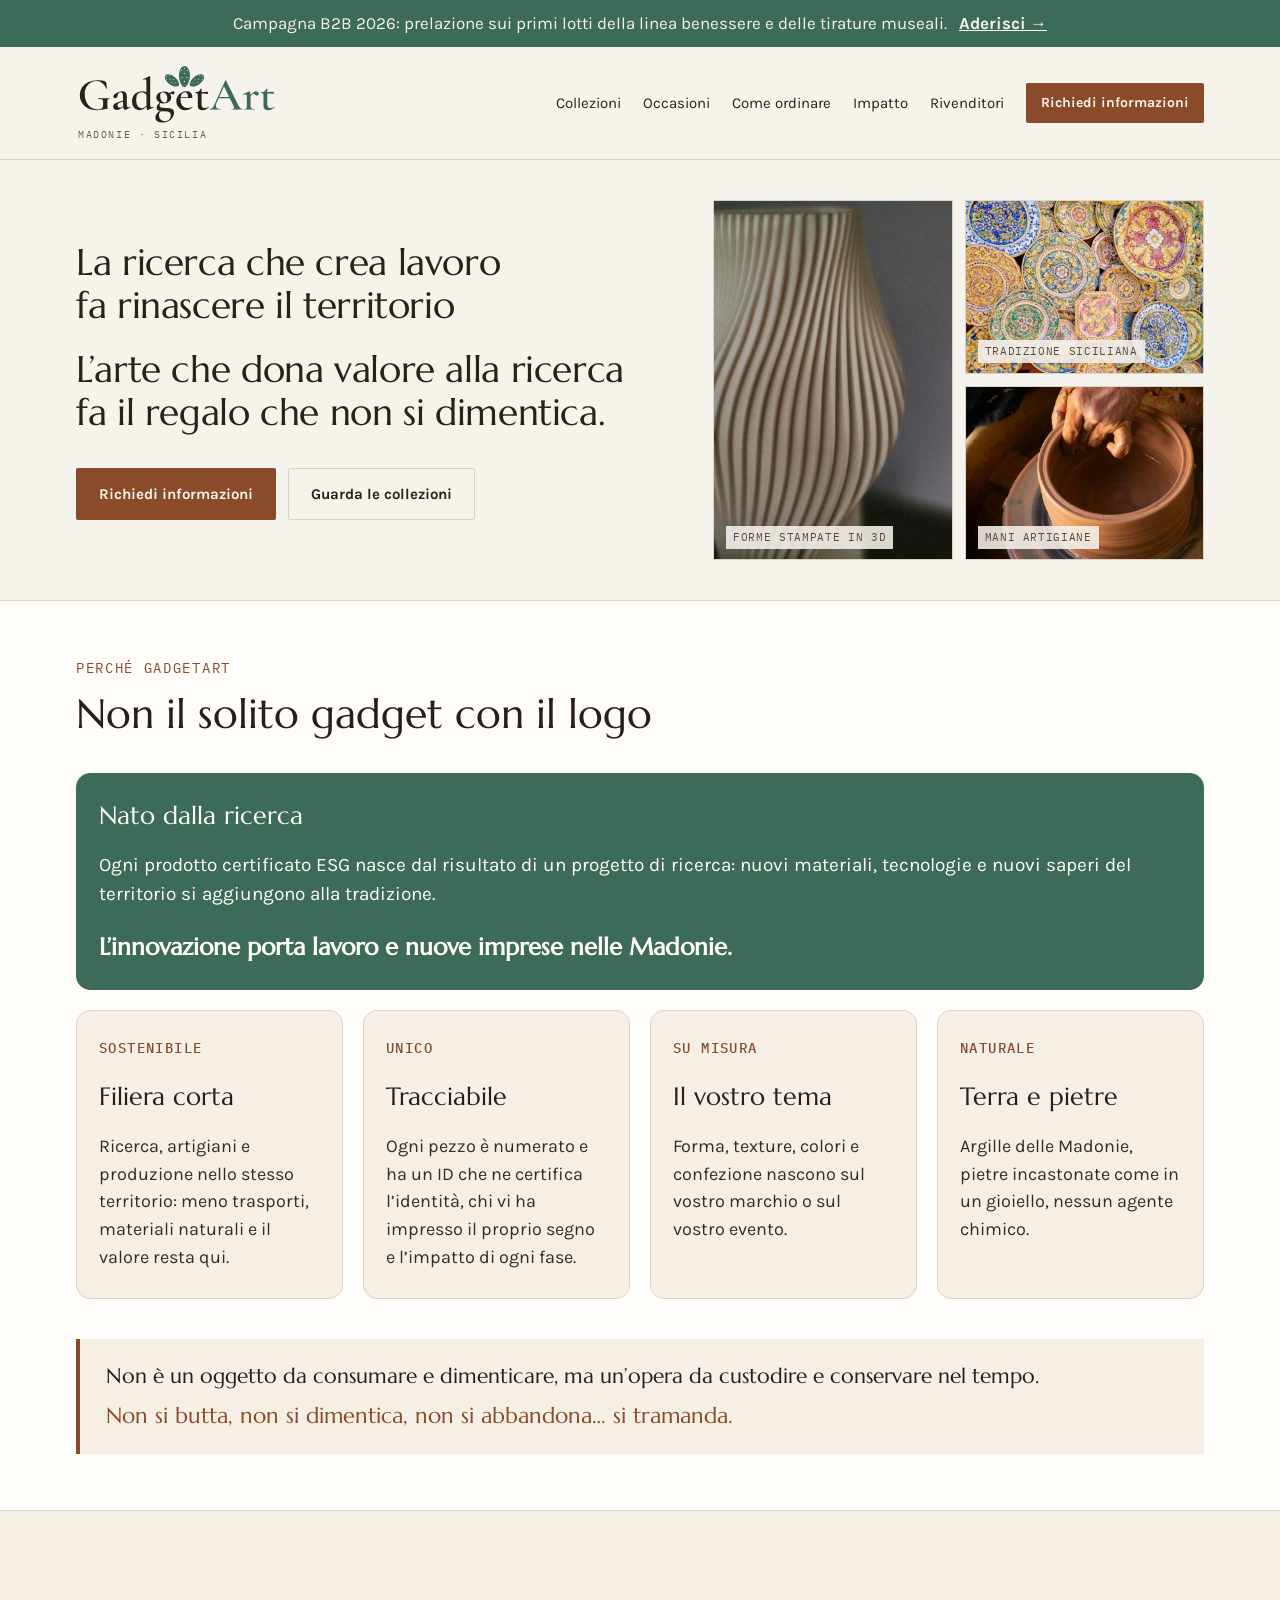
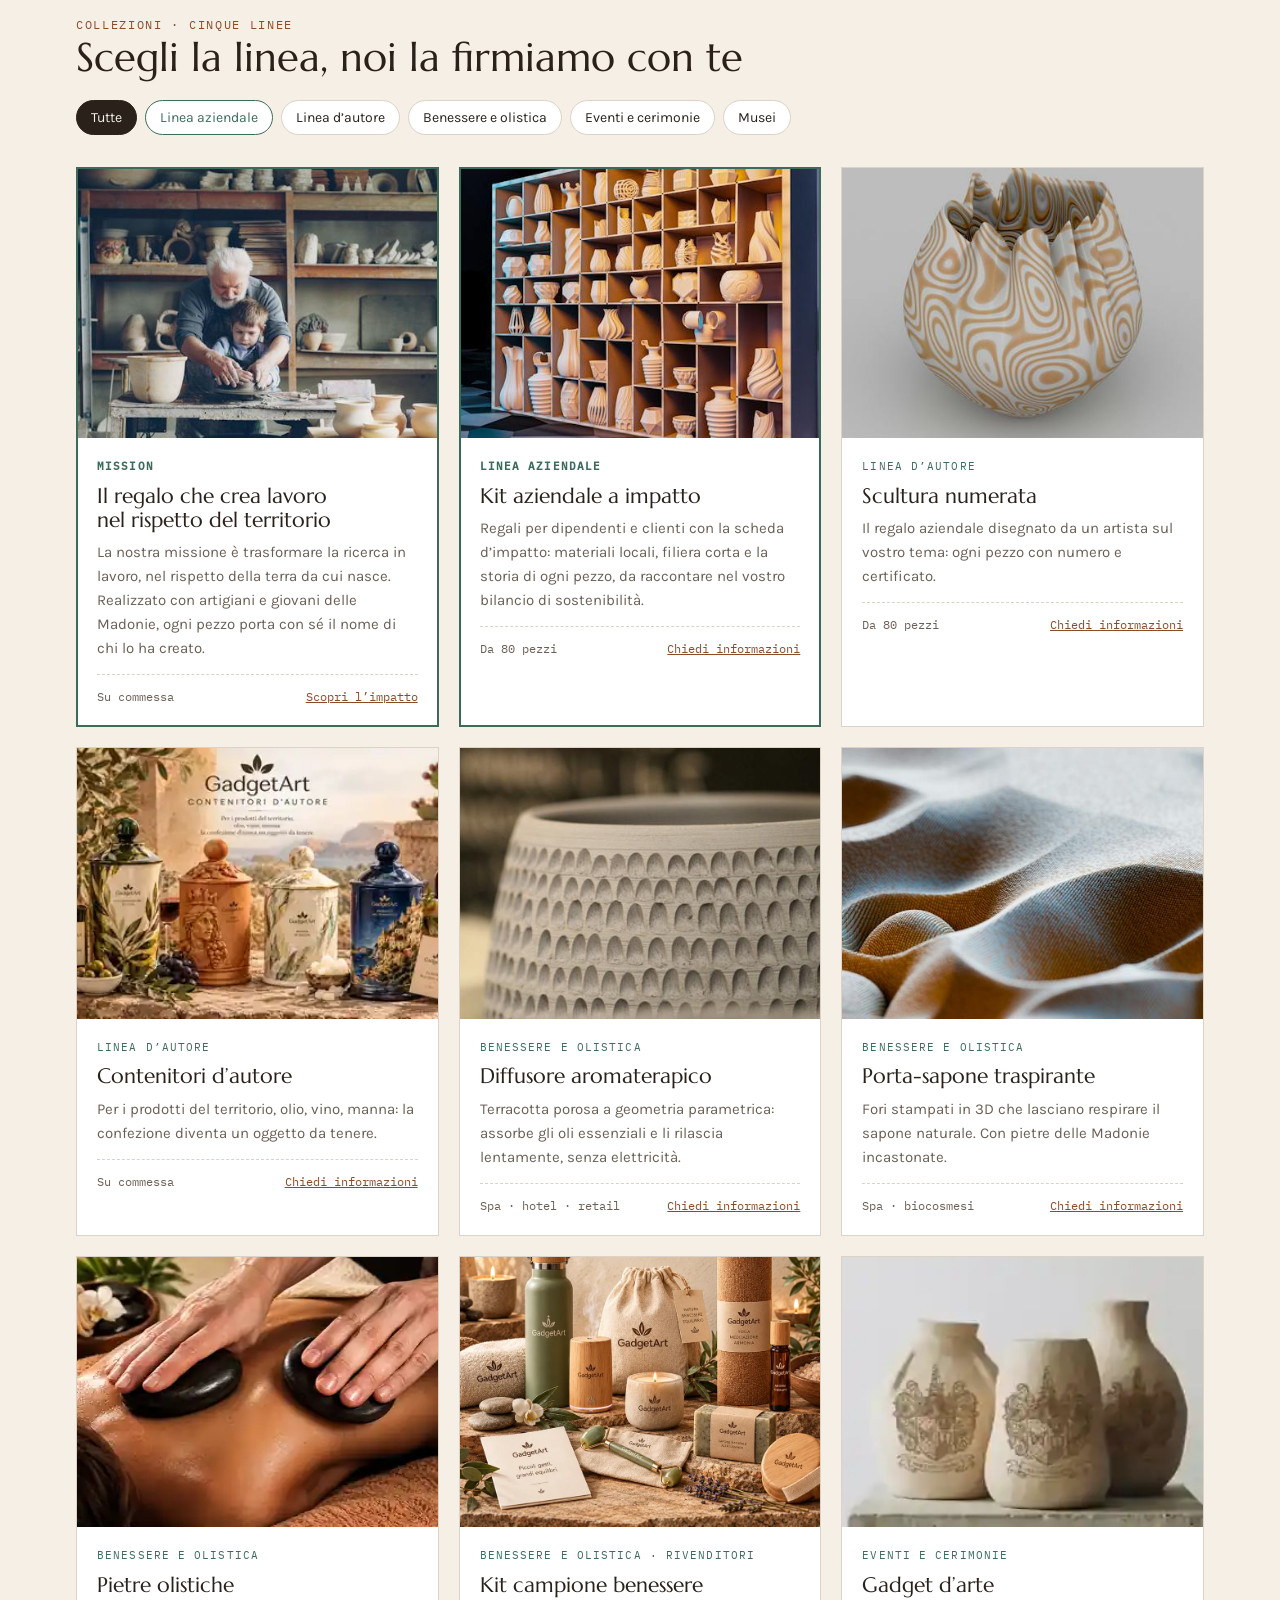
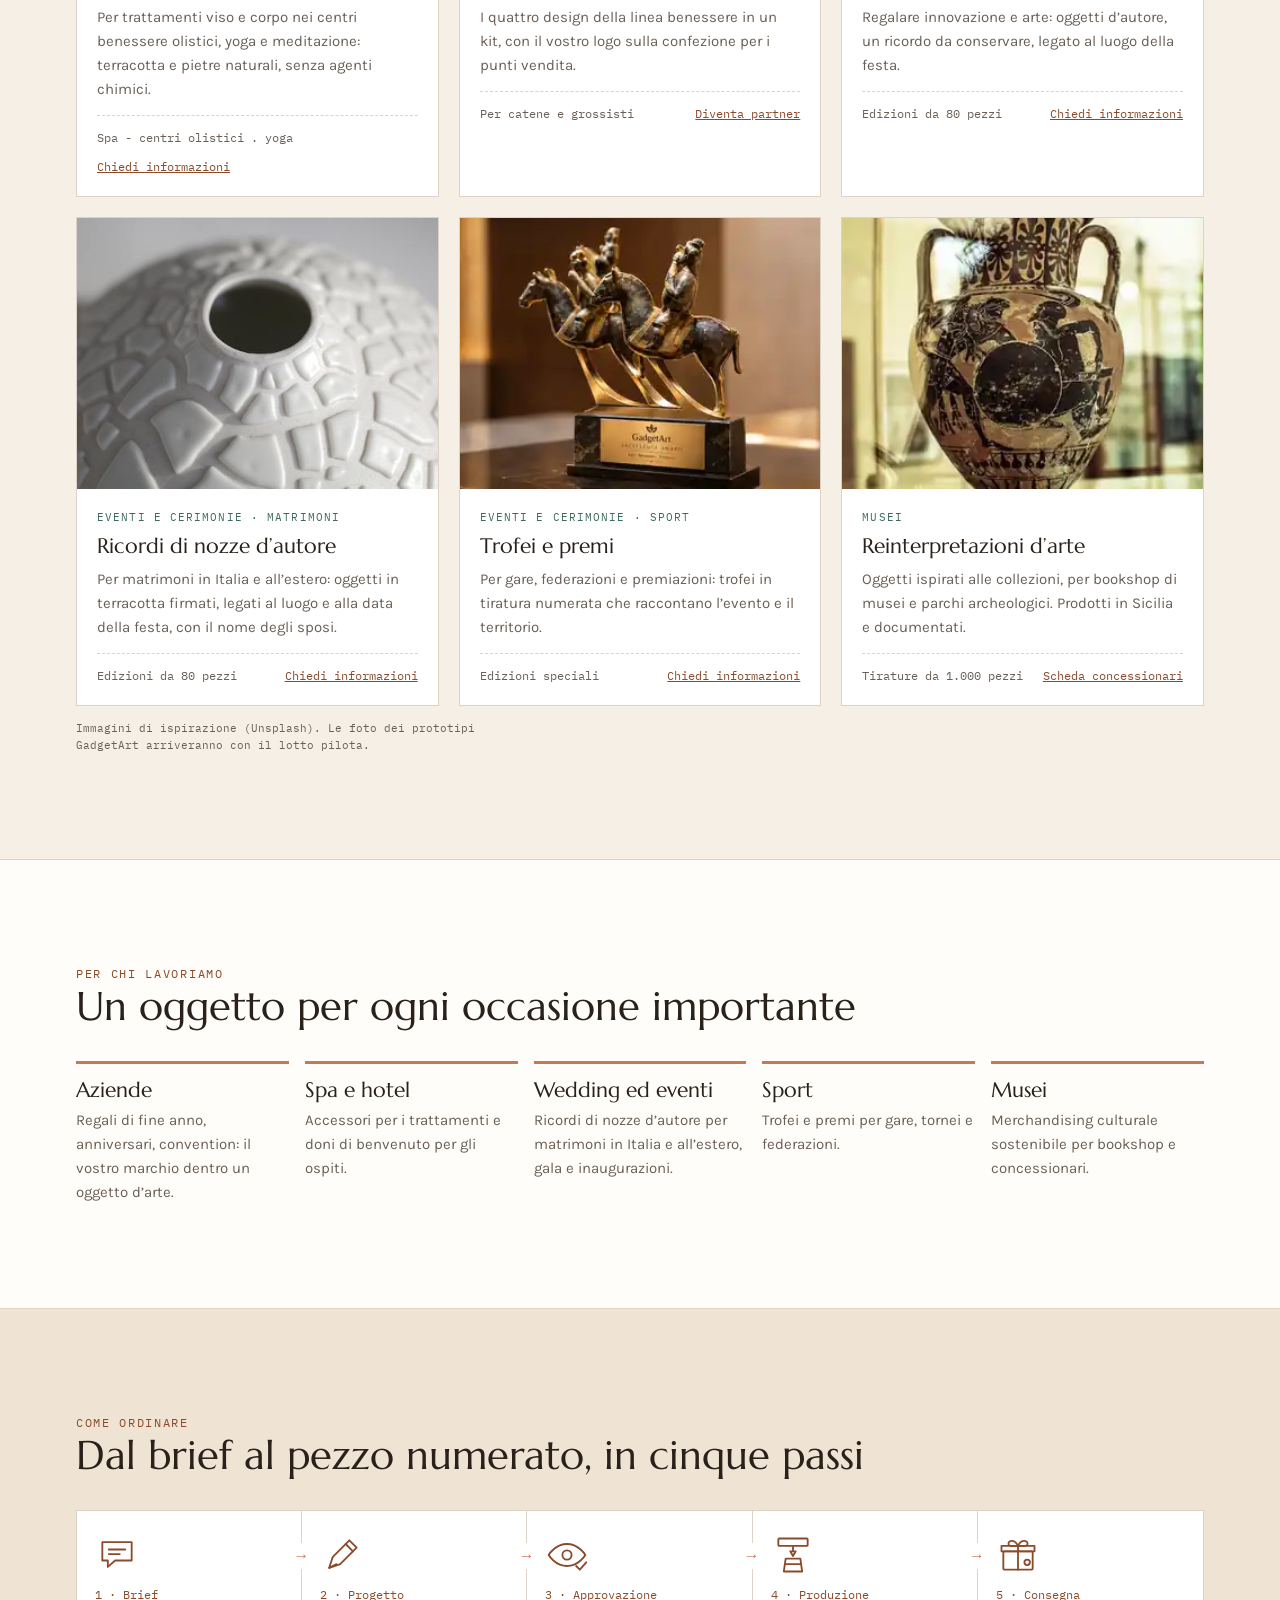
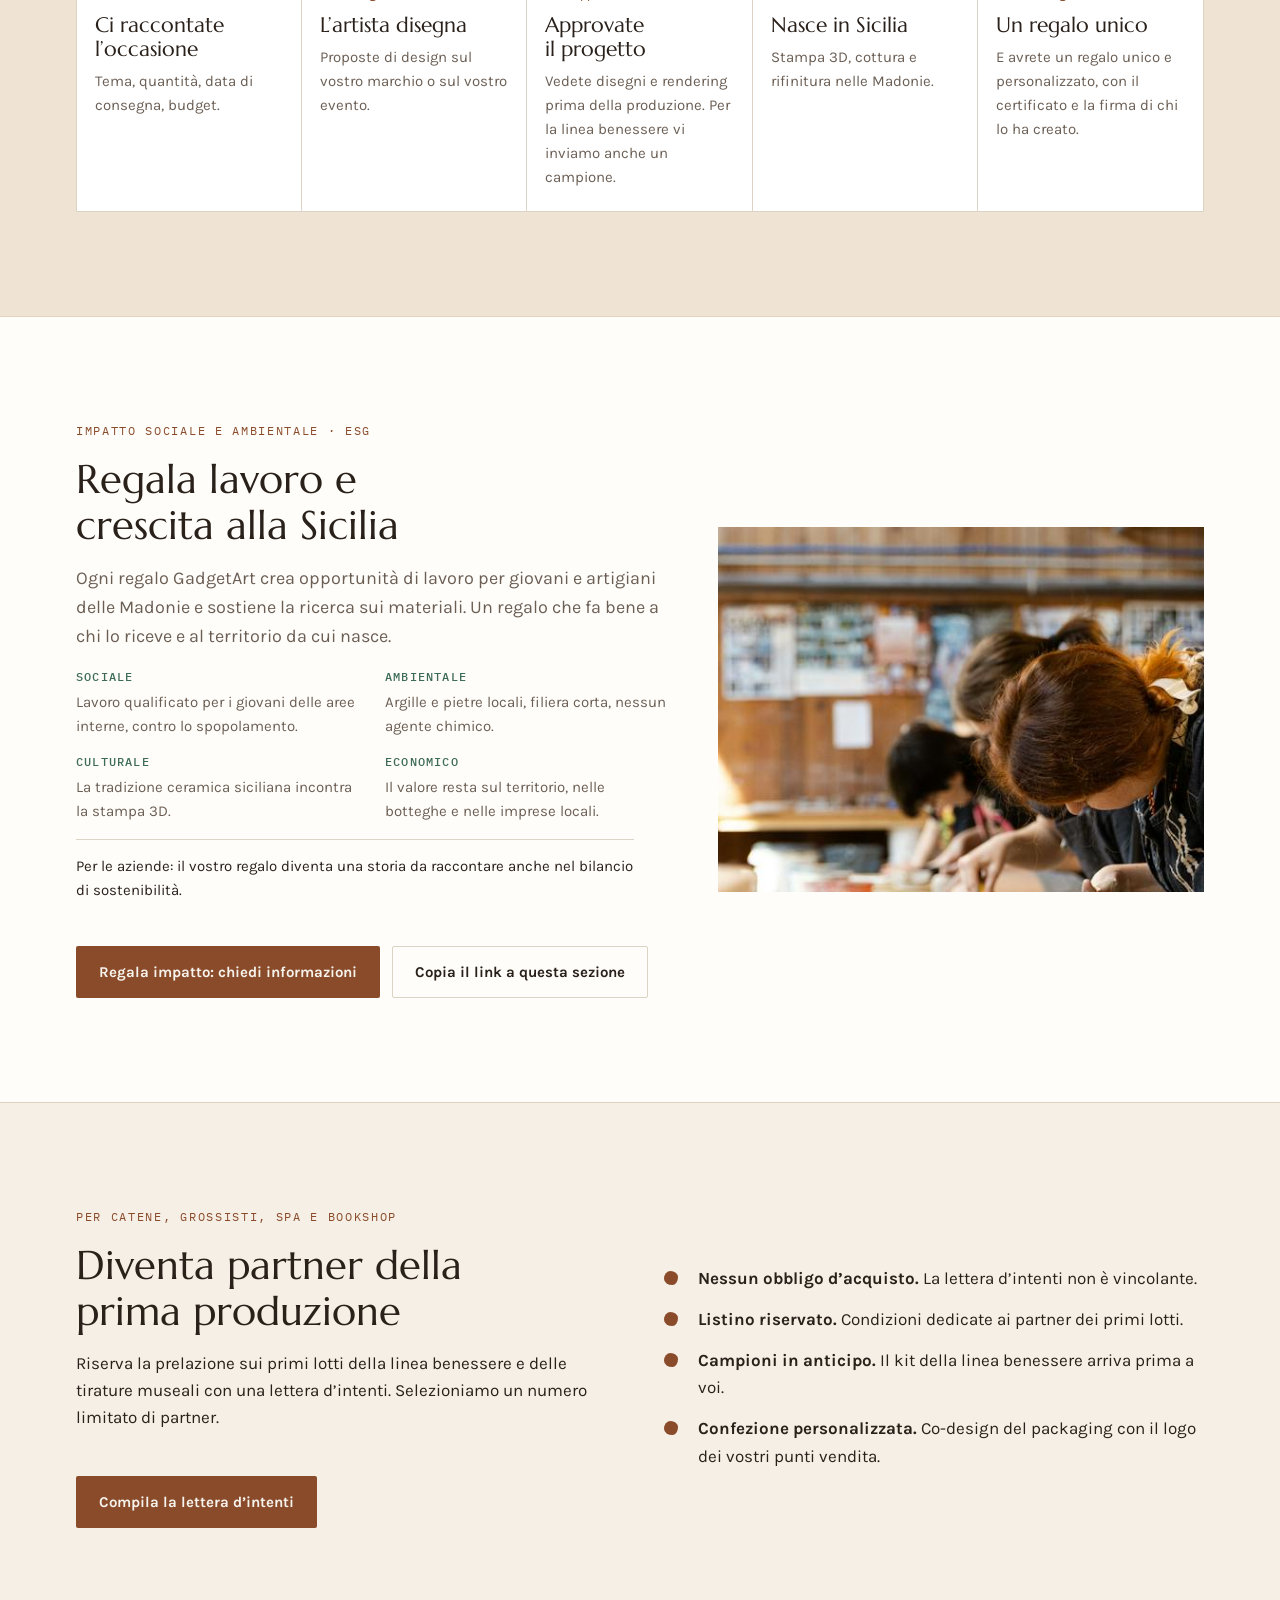
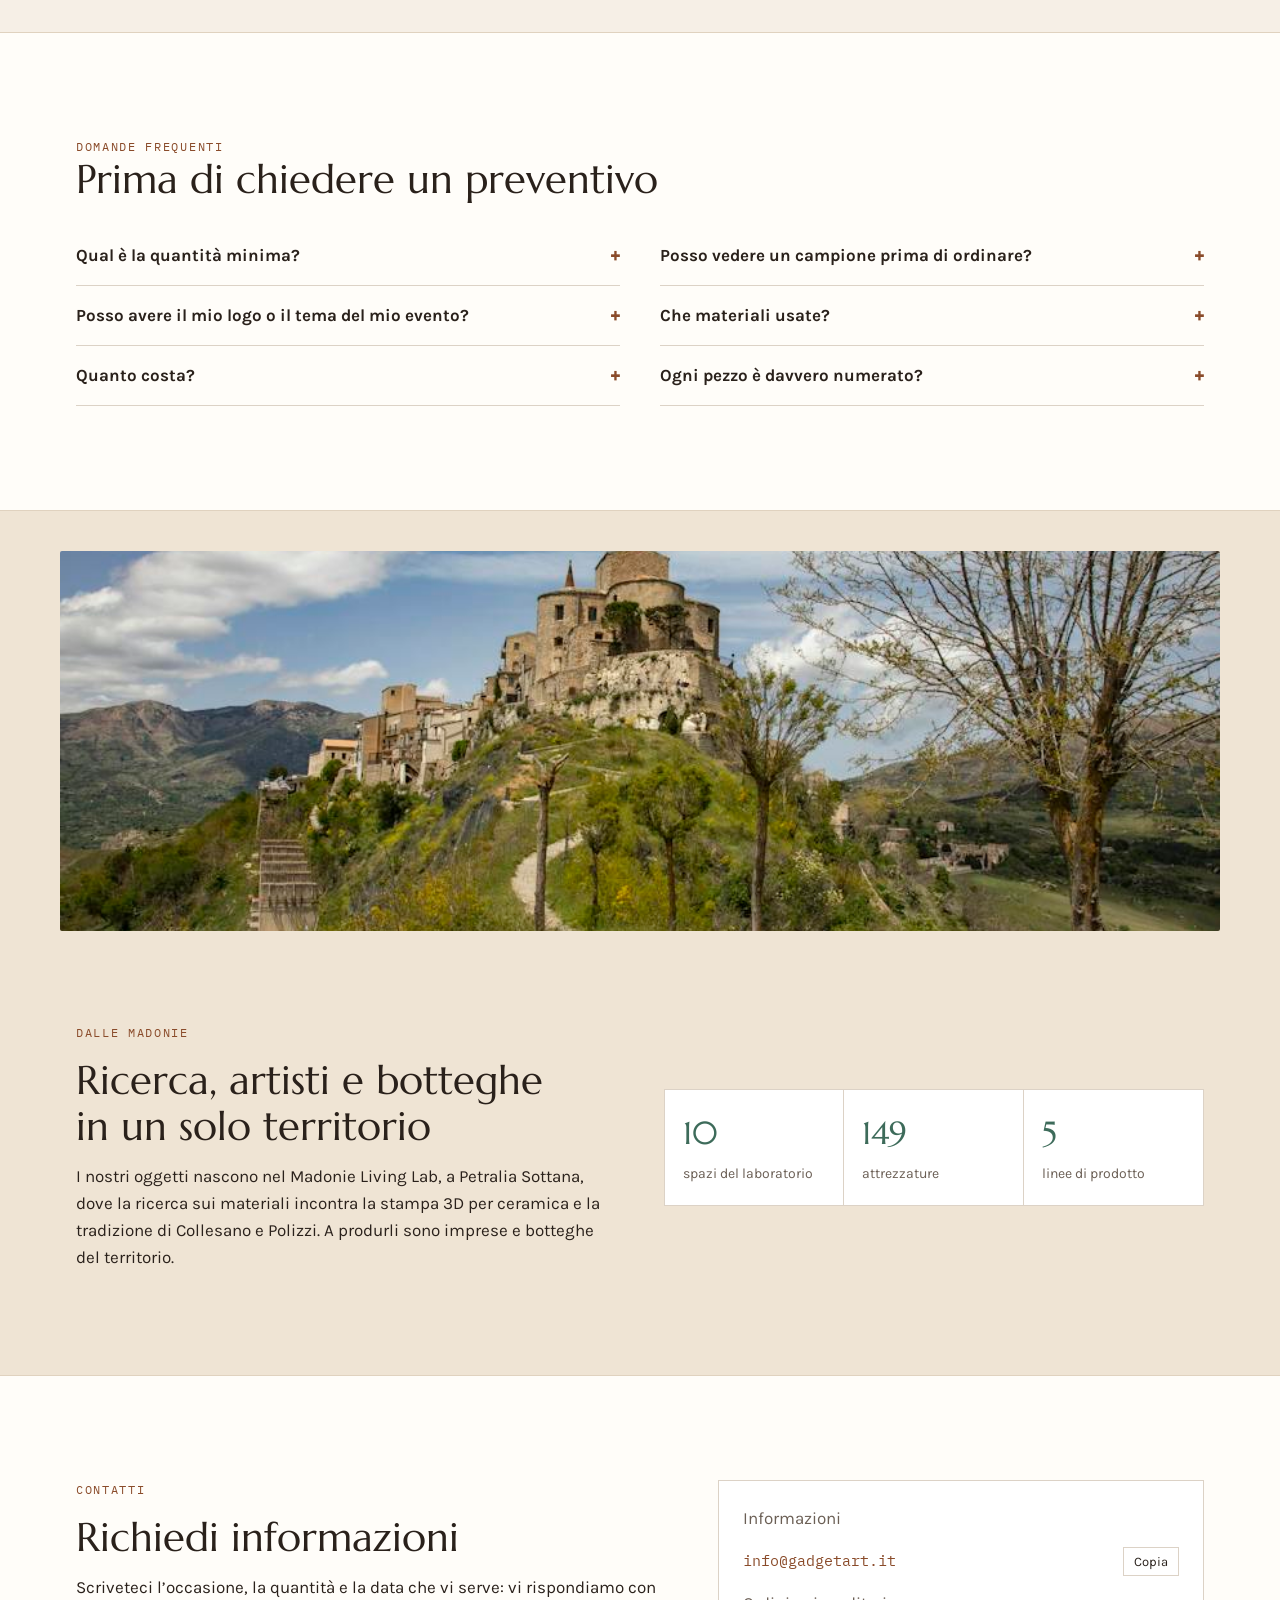
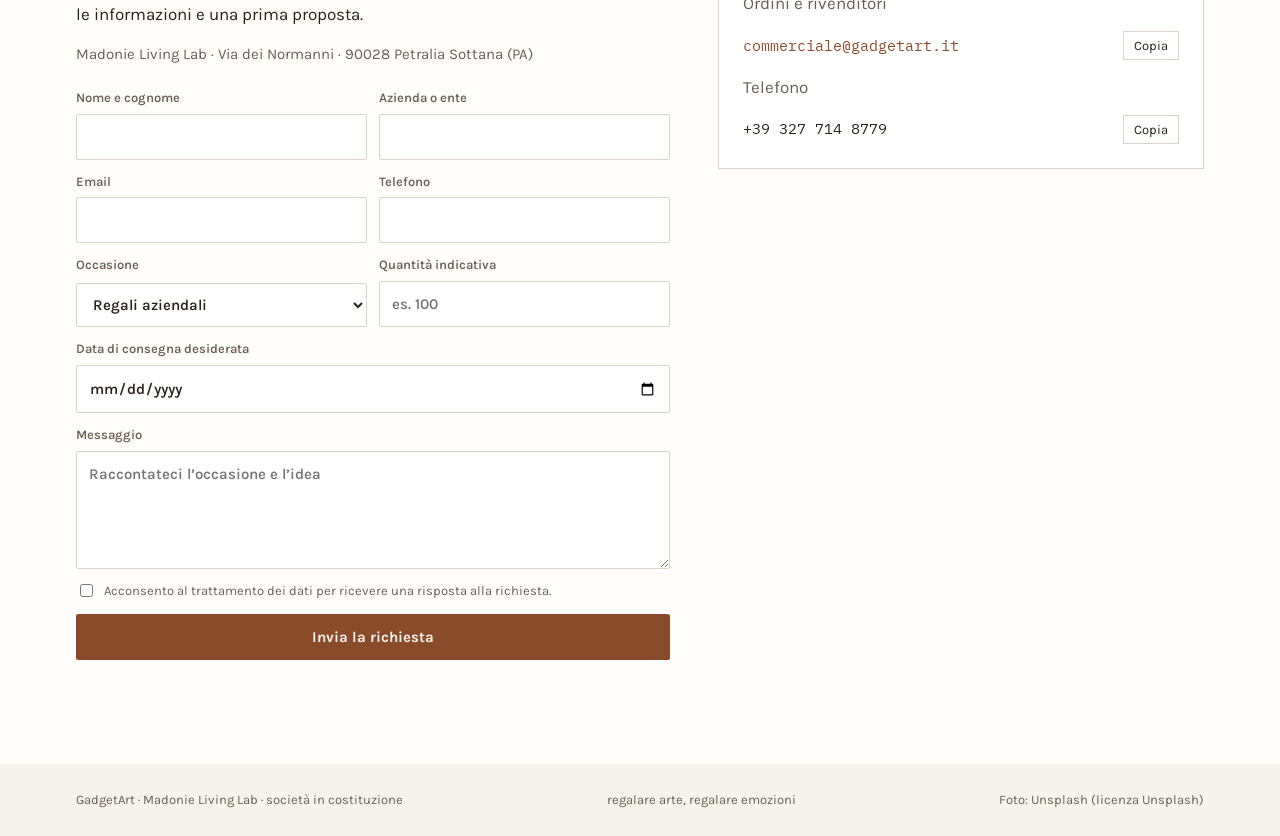
==== commit 3639dd24: "Collezioni: nuova immagine per il Kit campione benessere Co-Authored-By: Claude Opus 5.5 <noreply@an" ====
--- a/index.html
+++ b/index.html
@@ -309,7 +309,7 @@
       
       
       <article class="prod" data-c="benessere">
-        <div class="pic"><img src="[data-uri]" alt="Collezione di vasi su scaffale" loading="lazy"></div>
+        <div class="pic"><img src="img/kit_benessere.webp" alt="Kit benessere GadgetArt: diffusore, candela, sapone naturale e accessori su pietra" loading="lazy"></div>
         <div class="body"><span class="cat">Benessere e olistica · Rivenditori</span><h3>Kit campione benessere</h3><p>I quattro design della linea benessere in un kit, con il vostro logo sulla confezione per i punti vendita.</p><div class="meta"><span>Per catene e grossisti</span><a href="https://gadgetart.it/#partner">Diventa partner</a></div></div>
       </article>
       <article class="prod" data-c="eventi">
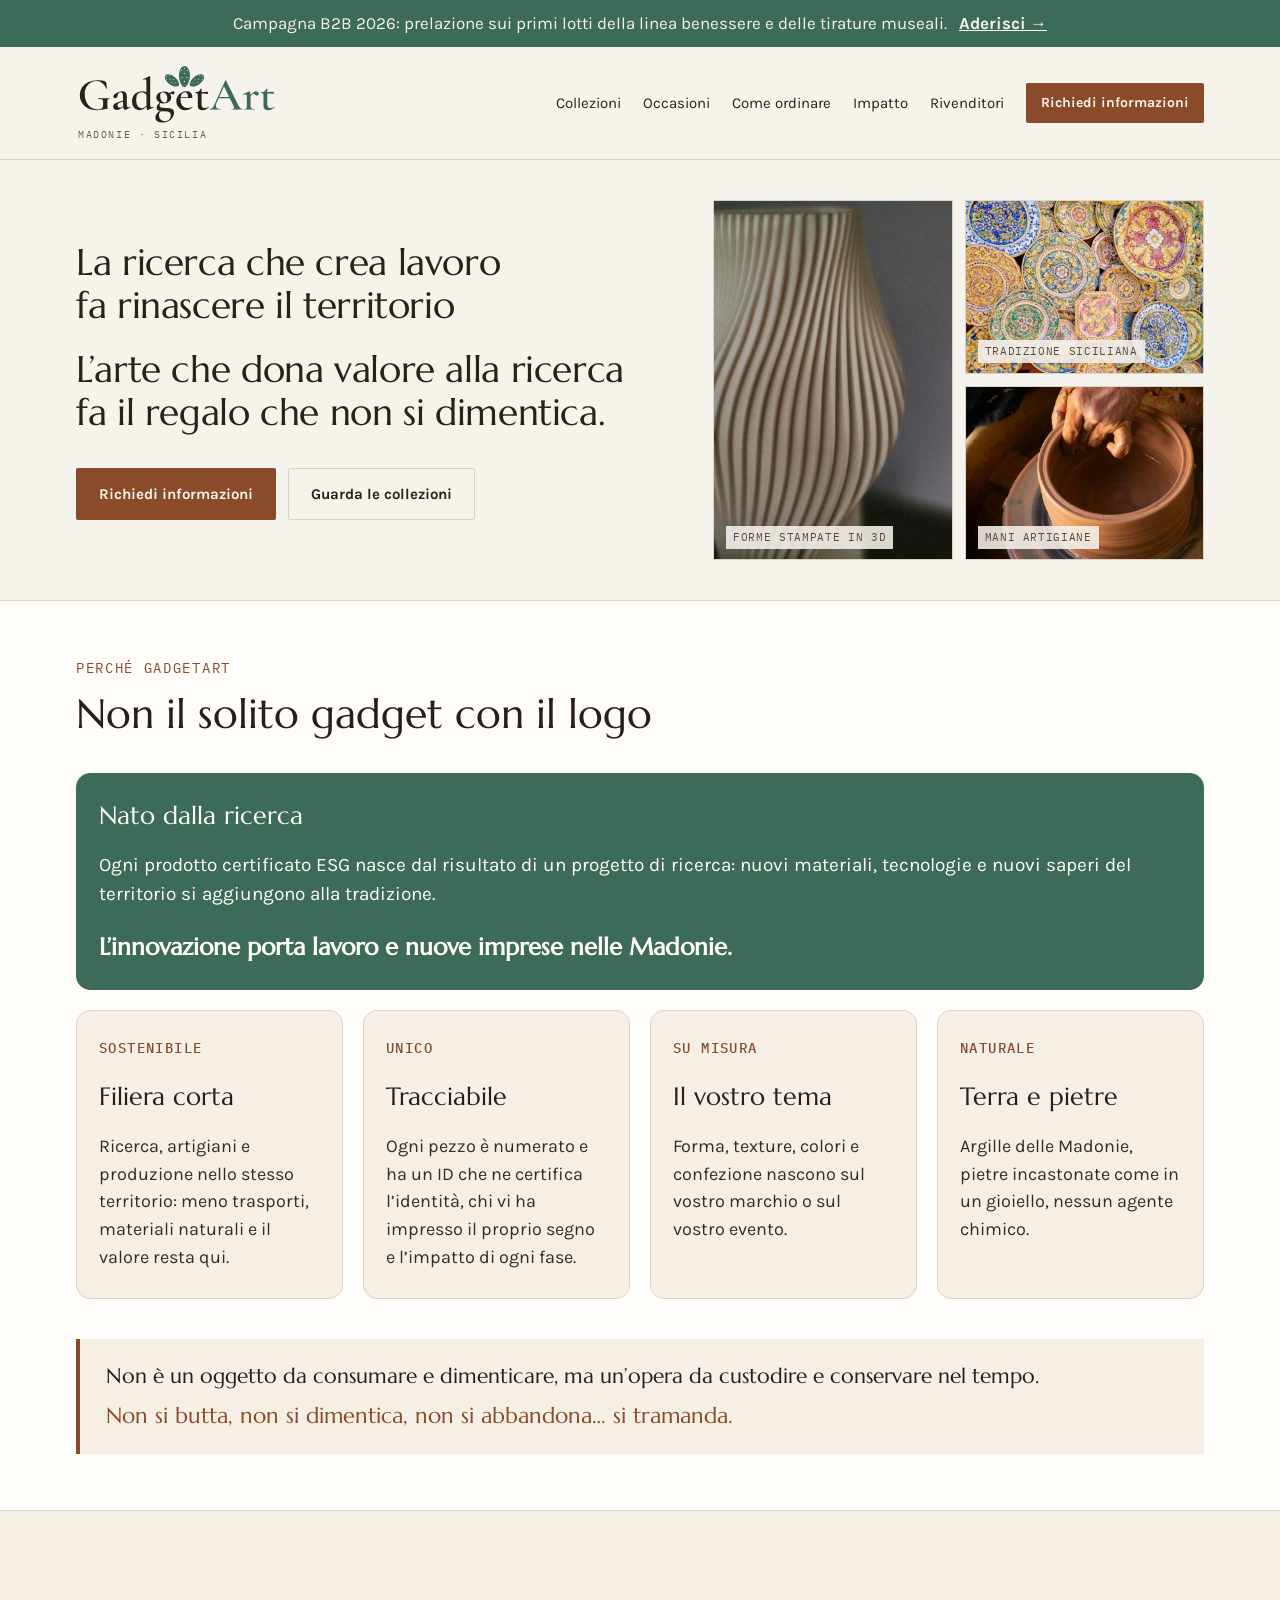
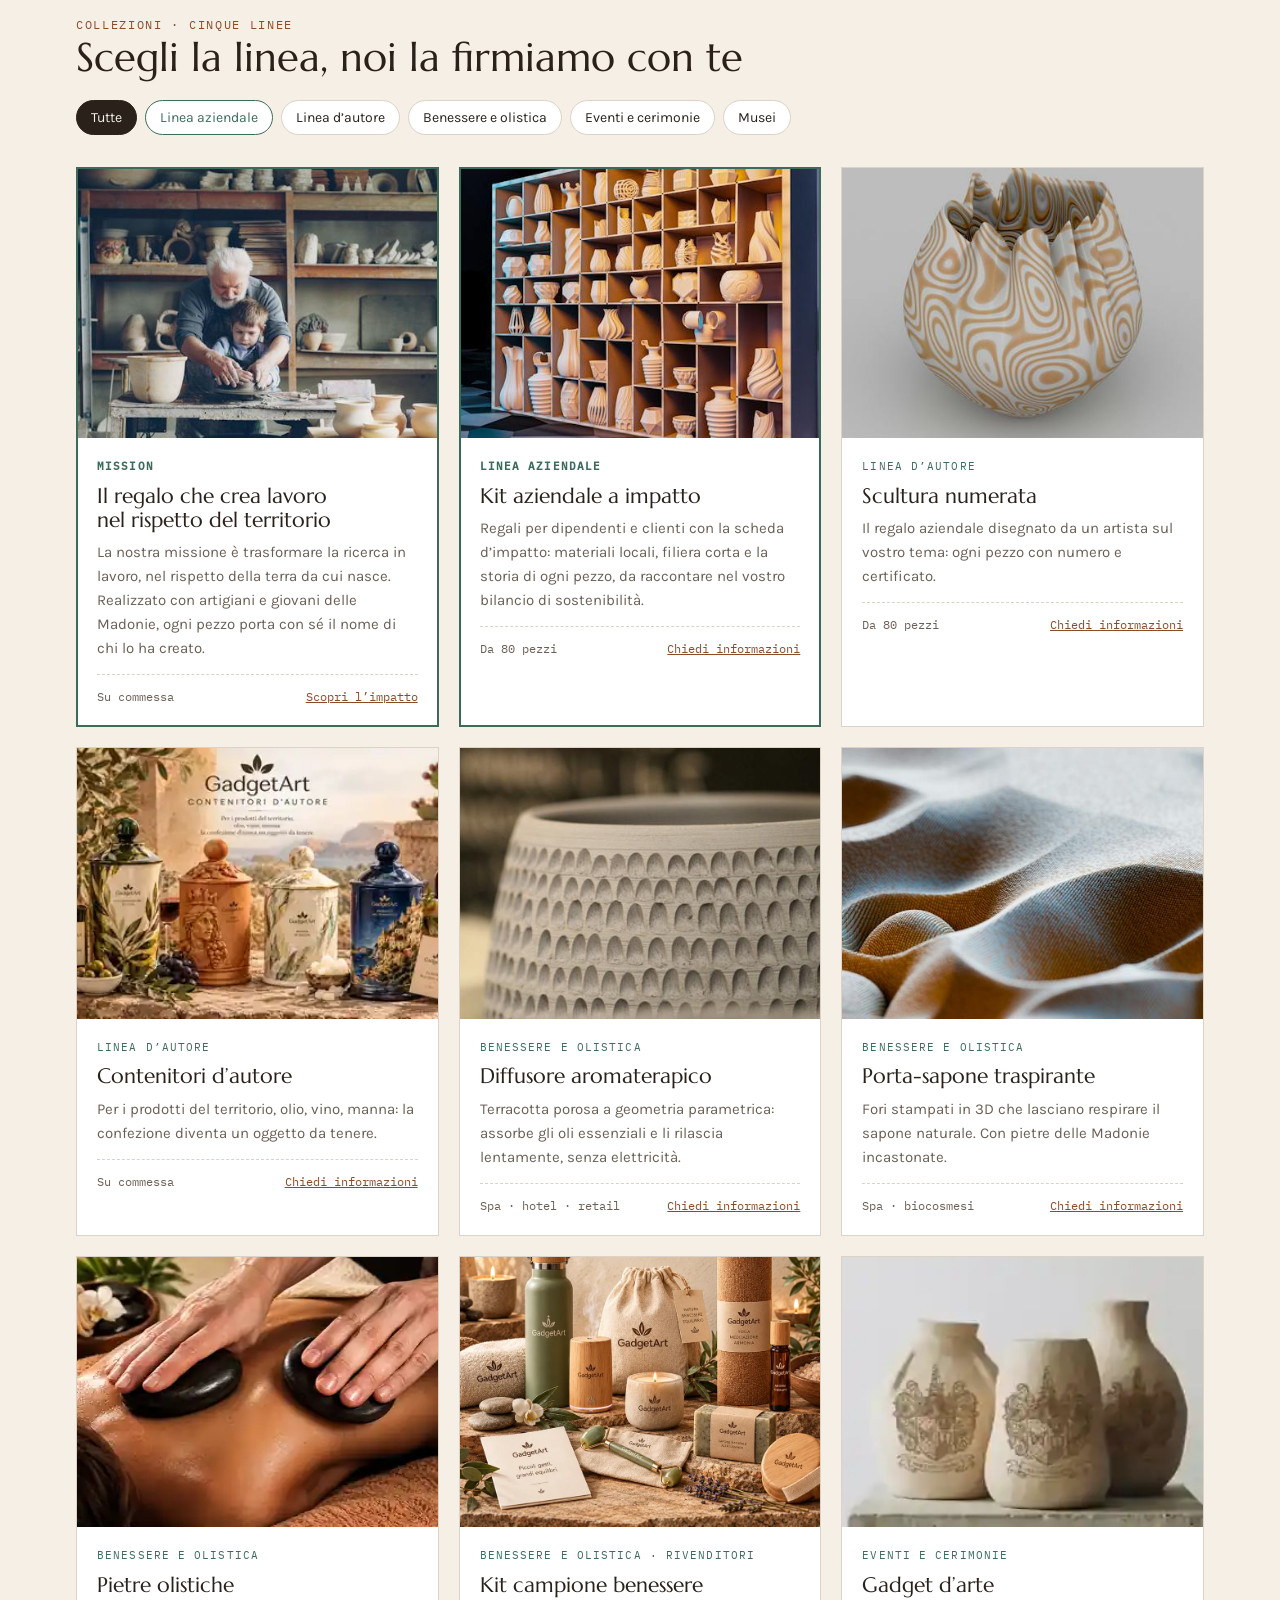
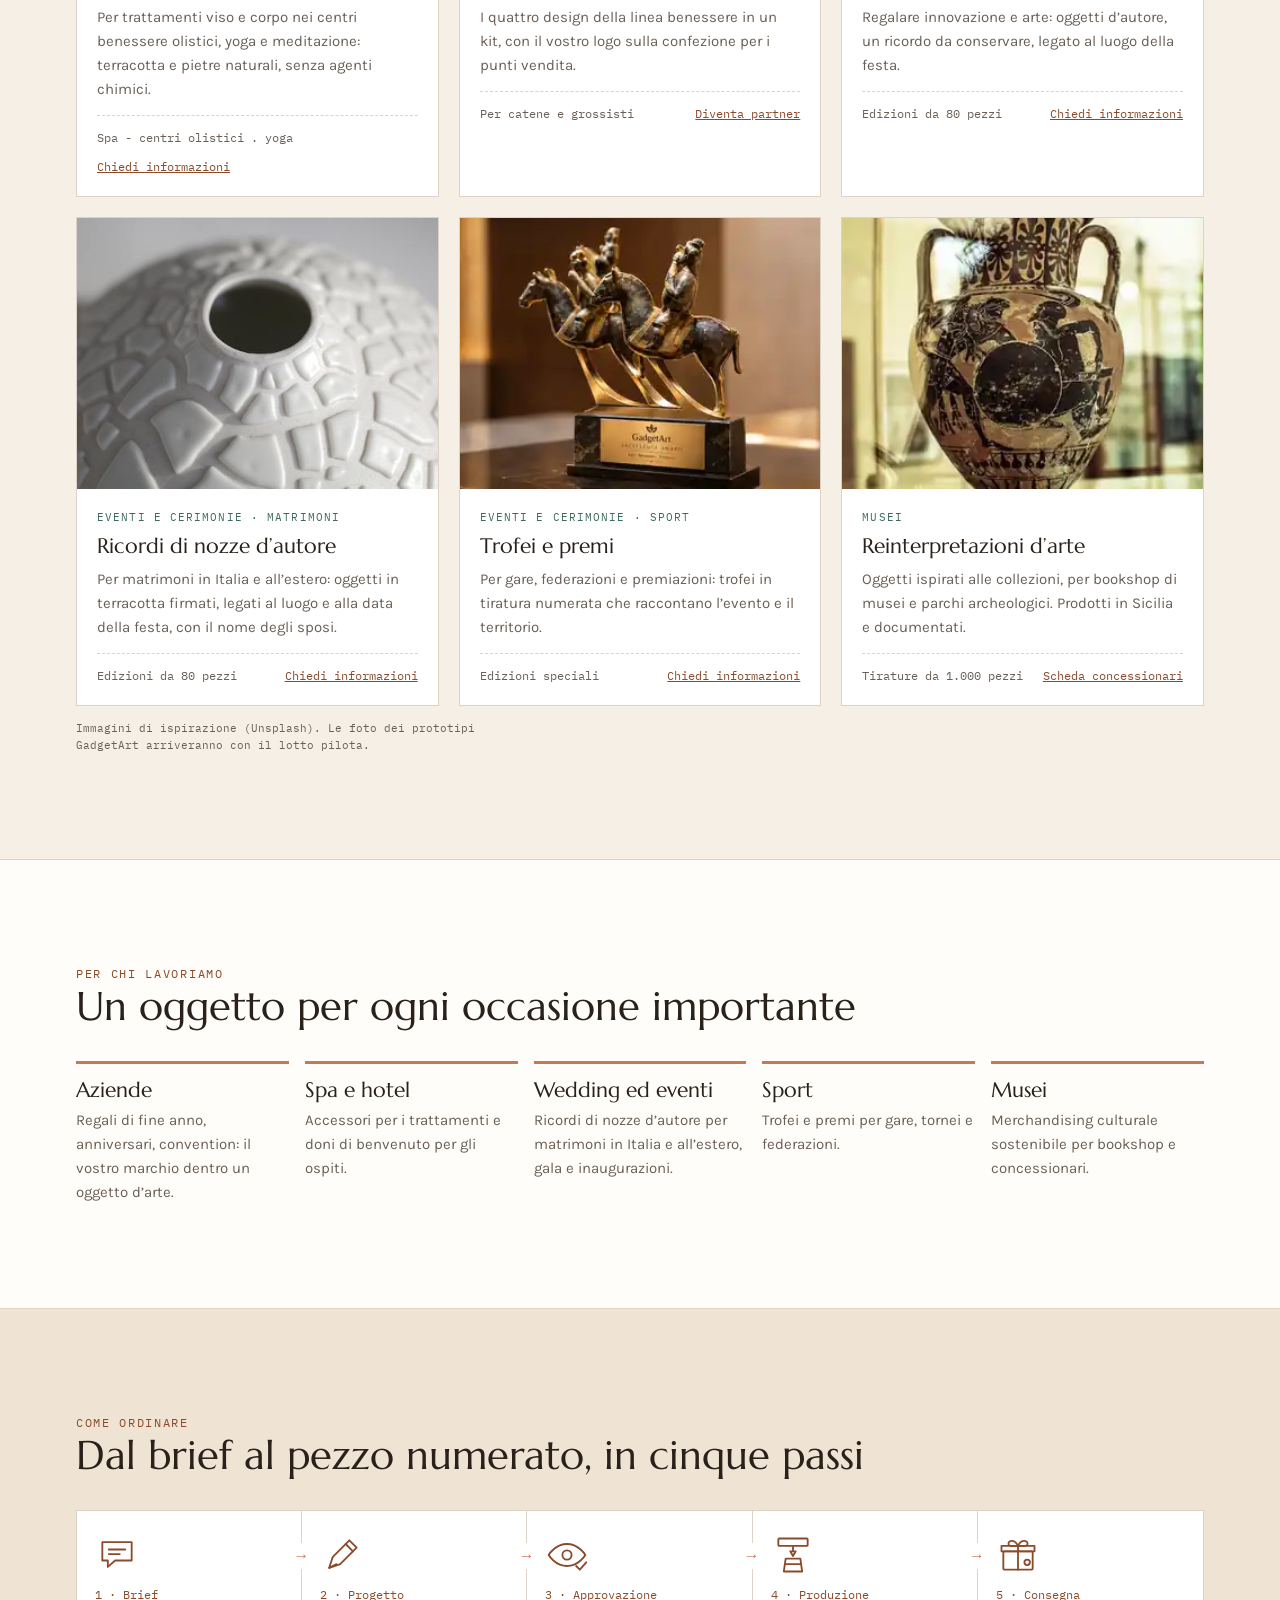
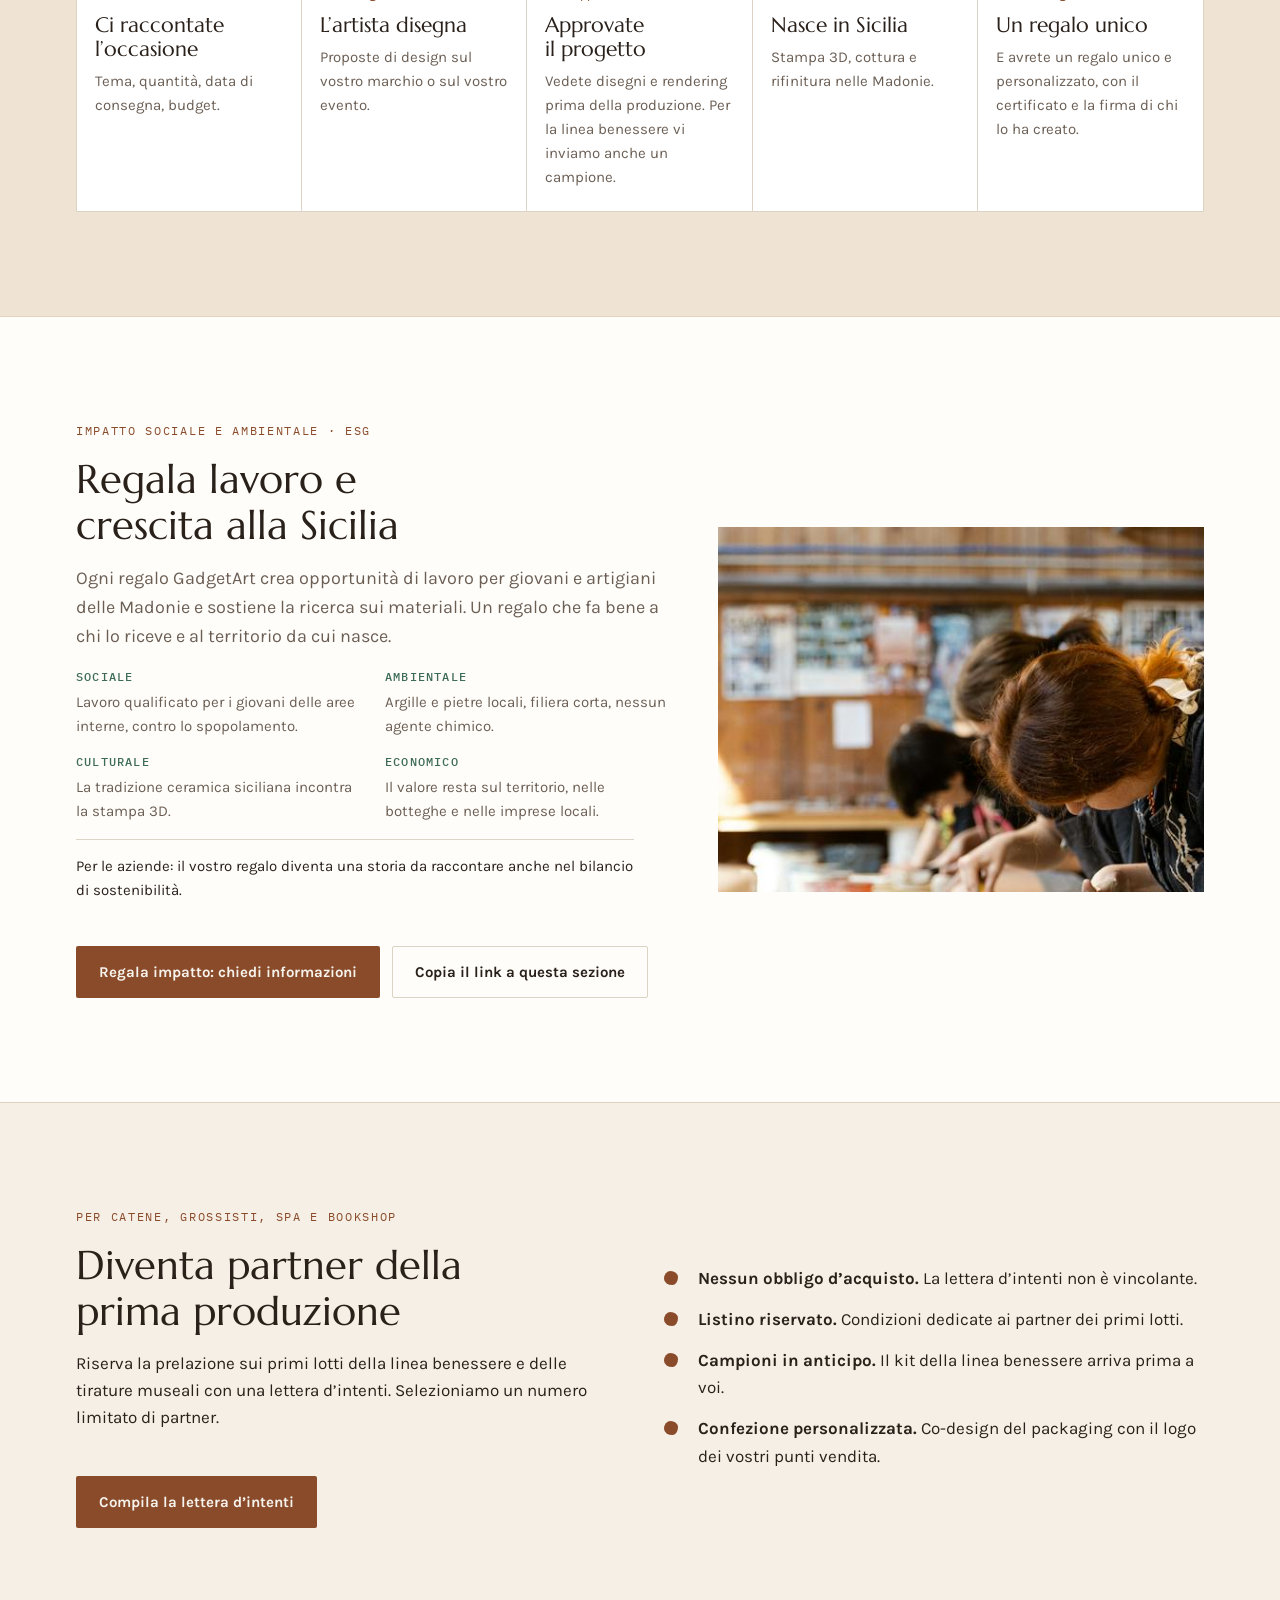
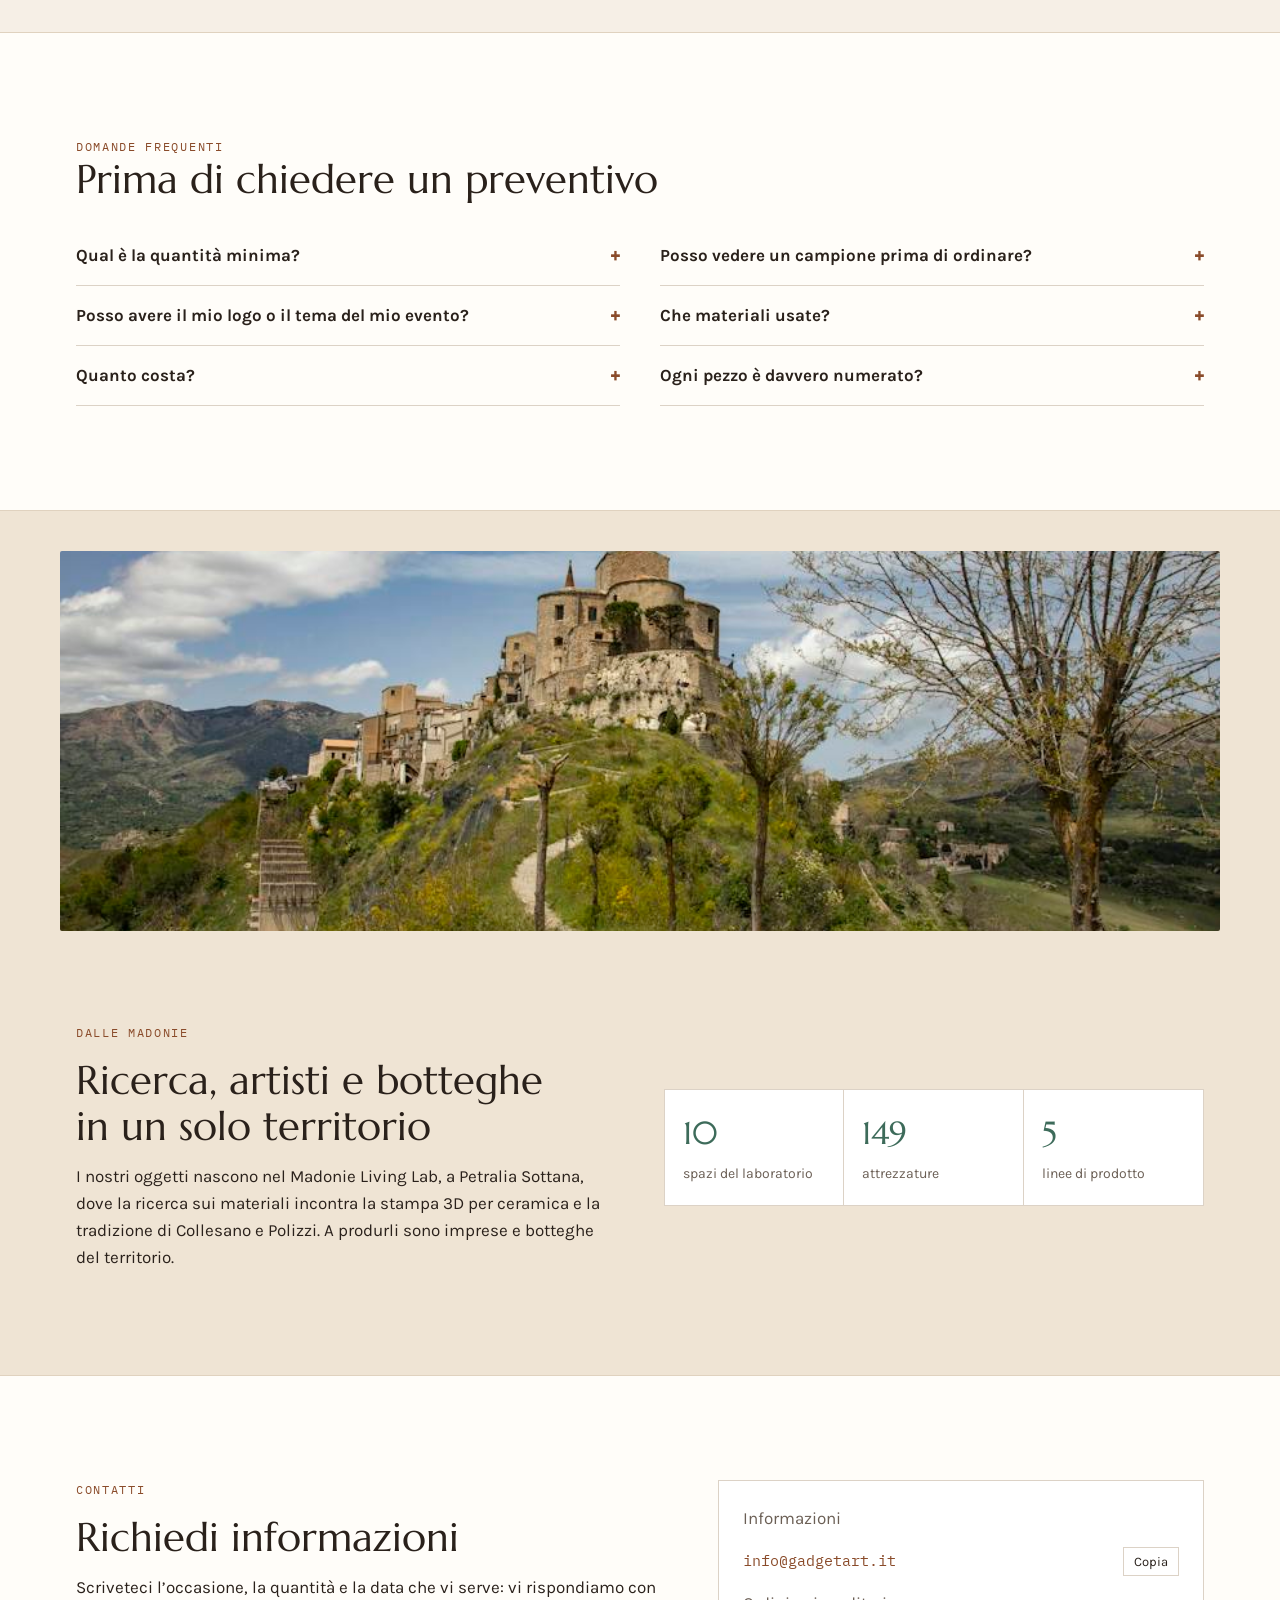
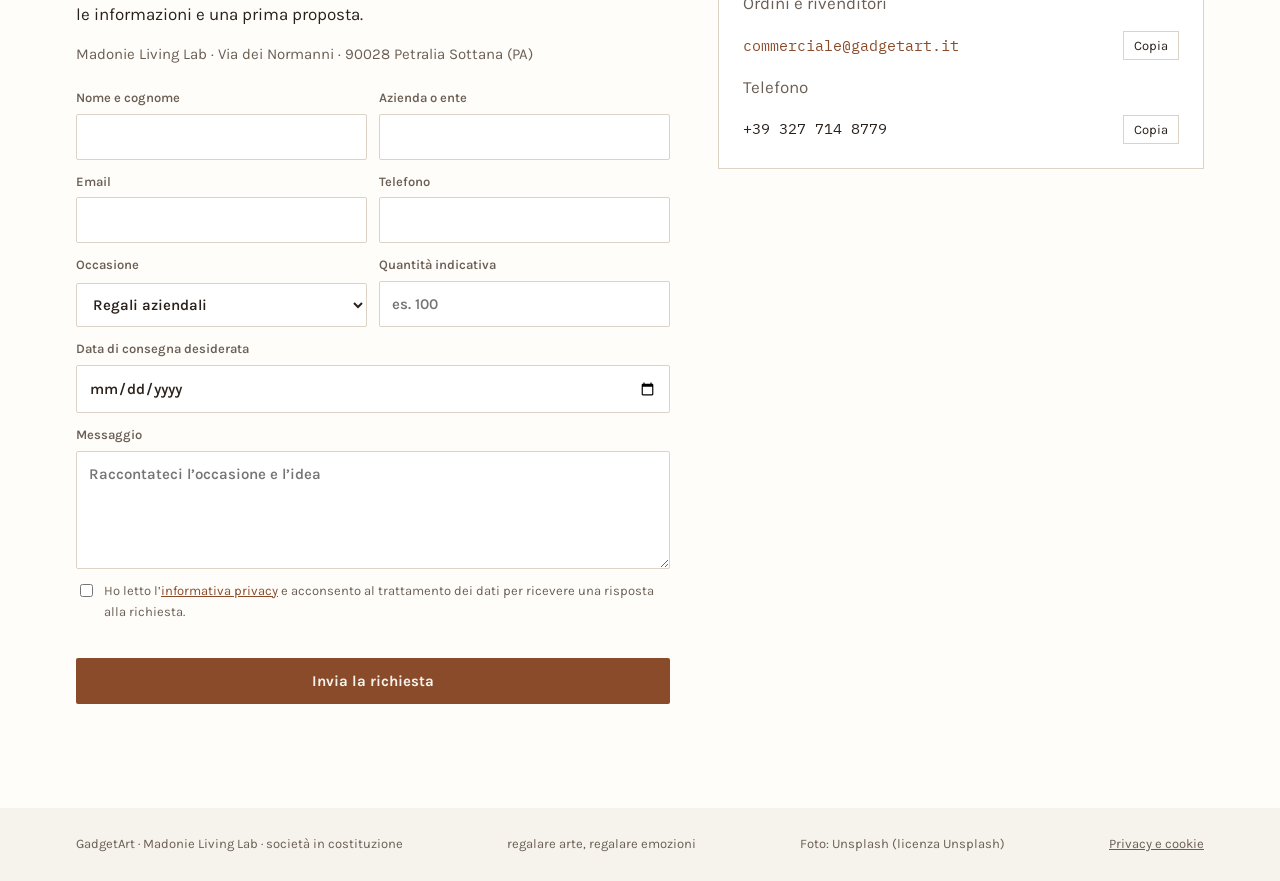
==== commit 5905dda8: "Moduli via email (info@ con copia a Marco) e informativa privacy e cookie Co-Authored-By: Claude Opu" ====
--- a/index.html
+++ b/index.html
@@ -3,7 +3,7 @@
 <html lang="it"><head><meta http-equiv="Content-Type" content="text/html; charset=UTF-8">
 
 <meta name="viewport" content="width=device-width,initial-scale=1">
-<meta name="description" content="Regali d’autore in terracotta stampata in 3D con pietre delle Madonie: regali aziendali, ricordi di nozze d’autore, gadget per eventi, accessori per spa e oggetti per musei. Prodotti in Sicilia.">
+<meta name="description" content="Regali d’autore nati dalla ricerca nelle Madonie: terracotta e materiali naturali stampati in 3D, numerati e tracciabili. La ricerca che crea lavoro fa rinascere il territorio.">
 <title>GadgetArt – Regali aziendali e ricordi di nozze d’autore in terracotta 3D | Made in Sicily</title>
 <link rel="canonical" href="https://gadgetart.it/">
 <meta name="robots" content="index, follow">
@@ -11,13 +11,19 @@
 <meta property="og:locale" content="it_IT">
 <meta property="og:site_name" content="GadgetArt">
 <meta property="og:title" content="GadgetArt – Regali aziendali e ricordi di nozze d’autore in terracotta 3D">
-<meta property="og:description" content="Regali d’autore in terracotta stampata in 3D con pietre delle Madonie: regali aziendali, ricordi di nozze d’autore, gadget per eventi, accessori per spa e oggetti per musei. Prodotti in Sicilia.">
+<meta property="og:description" content="Regali d’autore nati dalla ricerca nelle Madonie: terracotta e materiali naturali stampati in 3D, numerati e tracciabili. La ricerca che crea lavoro fa rinascere il territorio.">
 <meta property="og:url" content="https://gadgetart.it/">
 <meta property="og:image" content="https://gadgetart.it/og.jpg">
+<meta property="og:image:width" content="1200">
+<meta property="og:image:height" content="630">
+<meta property="og:image:alt" content="GadgetArt – La ricerca che crea lavoro fa rinascere il territorio">
+<meta name="twitter:title" content="GadgetArt – Regali aziendali e ricordi di nozze d’autore in terracotta 3D">
+<meta name="twitter:description" content="Regali d’autore nati dalla ricerca nelle Madonie: terracotta e materiali naturali stampati in 3D, numerati e tracciabili. La ricerca che crea lavoro fa rinascere il territorio.">
+<meta name="twitter:image" content="https://gadgetart.it/og.jpg">
 <meta name="twitter:card" content="summary_large_image">
 <script type="application/ld+json">{"@context": "https://schema.org", "@type": "Organization", "name": "GadgetArt", "url": "https://gadgetart.it/", "logo": "https://gadgetart.it/og.jpg", "description": "Regali d’autore in terracotta stampata in 3D con pietre delle Madonie: regali aziendali, ricordi di nozze d’autore, gadget per eventi, accessori per spa e oggetti per musei. Prodotti in Sicilia.", "email": "info@gadgetart.it", "telephone": "+39 327 714 8779", "address": {"@type": "PostalAddress", "streetAddress": "Via dei Normanni", "postalCode": "90028", "addressLocality": "Petralia Sottana", "addressRegion": "PA", "addressCountry": "IT"}, "contactPoint": [{"@type": "ContactPoint", "contactType": "sales", "email": "commerciale@gadgetart.it", "availableLanguage": ["it", "en"]}, {"@type": "ContactPoint", "contactType": "customer service", "email": "info@gadgetart.it", "telephone": "+39 327 714 8779"}]}</script>
-<link rel="preconnect" href="https://fonts.googleapis.com/">
-<link rel="preconnect" href="https://fonts.gstatic.com/" crossorigin="">
+
+
 <link rel="stylesheet" href="fonts/fonts.css">
 <style>
 /* Layout: vetrina commerciale — catalogo filtrabile in apertura, poi occasioni, ordine passo per passo, programma partner, domande e contatti */
@@ -205,7 +211,7 @@
   nav ul{gap:14px;font-size:14px}
 }
 </style>
-<style>.hero .trust{display:flex;flex-wrap:wrap;gap:14px;margin-top:22px;font-size:12px;letter-spacing:.06em;text-transform:uppercase;color:#6b5444}.hero .trust span::before{content:"✓ "}section{border-top:1px solid #e0d2bf}<style>.hero .wrap{grid-template-columns:1.15fr 1fr !important;gap:56px !important;align-items:center !important;padding-block:64px !important}.hero-kicker,.hero h1{font-family:var(--display);font-weight:400 !important;font-size:clamp(34px,3.6vw,48px) !important;line-height:1.15 !important;letter-spacing:-.01em;margin:0}.hero-kicker{margin-bottom:22px}.hero .actions{margin-top:34px}.hero .showcase{height:420px;grid-template-rows:1fr 1fr;gap:12px}.hero .tile{aspect-ratio:auto !important;height:100%;min-height:0}.hero .tile.big{grid-row:span 2}@media(max-width:860px){.hero .wrap{grid-template-columns:1fr !important;gap:32px !important}.hero .showcase{height:320px}}</style><style>.hero .wrap{grid-template-columns:1.2fr 1fr !important;gap:48px !important;padding-block:40px !important}.hero-kicker,.hero h1{font-size:clamp(28px,2.9vw,38px) !important}.hero h1 .l{display:block}.hero-kicker .l{display:block}@media(min-width:1000px){.hero h1 .l,.hero-kicker .l{white-space:nowrap}}.hero .showcase{height:360px}@media(max-width:860px){.hero .wrap{grid-template-columns:1fr !important;padding-inline:16px !important}}</style><style>#perche{background:#fffdf9;padding:64px 0;border-top:1px solid #e0d2bf}#perche .eyebrow{font-size:13px;letter-spacing:.12em;color:#8a4b2a;margin:0 0 10px}#perche h2{font-size:clamp(30px,3.2vw,42px);line-height:1.15;margin:0 0 36px;color:#2a1f18}#perche .why{display:grid;grid-template-columns:repeat(4,1fr);gap:20px}#perche .why>div{background:#f6efe6;border:1px solid #e0d2bf;border-radius:14px;padding:26px 22px}#perche .why b{display:inline-block;font-size:13px;letter-spacing:.1em;text-transform:uppercase;color:#8a4b2a;margin-bottom:10px}#perche .why h3{font-size:22px;line-height:1.25;margin:0 0 10px;color:#2a1f18}#perche .why p{font-size:17px;line-height:1.55;color:#3b2a20;margin:0}#perche .tramanda{margin:40px 0 0;padding:22px 26px;border-left:4px solid #8a4b2a;background:#f6efe6;font-size:21px;line-height:1.5;color:#2a1f18;font-style:normal}#perche .tramanda strong{display:block;margin-top:6px;font-size:22px}@media(max-width:1000px){#perche .why{grid-template-columns:repeat(2,1fr)}}@media(max-width:600px){#perche .why{grid-template-columns:1fr}#perche{padding:44px 0}}</style><style>#perche{padding:56px 0 !important}#perche .wrap{padding-block:0 !important}#perche .why>div{display:flex;flex-direction:column;align-items:flex-start}#perche .why b{display:block !important;margin:0 0 14px !important;font-size:14px !important}#perche .why h3{margin:0 0 12px !important;font-size:25px !important}#perche .why p{font-size:18px !important;line-height:1.55 !important;margin:0 !important}#perche .eyebrow{font-size:14px !important}</style><style>#perche .why>.ricerca{grid-column:1/-1;display:grid !important;grid-template-columns:220px 1fr;column-gap:32px;align-items:center;background:#3d6b5a !important;border-color:#3d6b5a !important;color:#fffdf9}#perche .why>.ricerca b{grid-row:1;grid-column:1;color:#d9ead9 !important;margin:0 0 6px !important}#perche .why>.ricerca h3{grid-row:2;grid-column:1;color:#fffdf9 !important;margin:0 !important}#perche .why>.ricerca p{grid-row:1/3;grid-column:2;color:#fffdf9 !important;font-size:19px !important}@media(max-width:700px){#perche .why>.ricerca{grid-template-columns:1fr}#perche .why>.ricerca p{grid-row:auto;grid-column:1;margin-top:10px !important}}</style><style>#perche .why>.ricerca{display:flex !important;flex-direction:column;align-items:flex-start}#perche .why>.ricerca h3{margin:0 0 12px !important}#perche .why>.ricerca p{max-width:none;margin:0 !important}</style><style>.brand-logo{display:flex;align-items:center;gap:12px}.brand-logo img{height:40px;width:auto;display:block}.brand-logo .brand-txt{display:block;line-height:1.1}.brand-logo .brand-name{display:block;white-space:nowrap}.brand-logo small{display:block}</style><style>.brand-logo{display:flex !important;flex-direction:column;align-items:flex-start;gap:2px;text-decoration:none}.brand-logo .logo-svg{height:62px;width:auto;display:block}.brand-logo small{display:block;margin-left:2px}</style><style>#perche .why>.ricerca p.ricerca-hl{margin-top:14px !important;font-family:var(--display,Georgia,serif);font-size:24px !important;line-height:1.3 !important;font-weight:600;color:#fffdf9 !important}</style></head>
+<style>.hero .trust{display:flex;flex-wrap:wrap;gap:14px;margin-top:22px;font-size:12px;letter-spacing:.06em;text-transform:uppercase;color:#6b5444}.hero .trust span::before{content:"✓ "}section{border-top:1px solid #e0d2bf}<style>.hero .wrap{grid-template-columns:1.15fr 1fr !important;gap:56px !important;align-items:center !important;padding-block:64px !important}.hero-kicker,.hero h1{font-family:var(--display);font-weight:400 !important;font-size:clamp(34px,3.6vw,48px) !important;line-height:1.15 !important;letter-spacing:-.01em;margin:0}.hero-kicker{margin-bottom:22px}.hero .actions{margin-top:34px}.hero .showcase{height:420px;grid-template-rows:1fr 1fr;gap:12px}.hero .tile{aspect-ratio:auto !important;height:100%;min-height:0}.hero .tile.big{grid-row:span 2}@media(max-width:860px){.hero .wrap{grid-template-columns:1fr !important;gap:32px !important}.hero .showcase{height:320px}}</style><style>.hero .wrap{grid-template-columns:1.2fr 1fr !important;gap:48px !important;padding-block:40px !important}.hero-kicker,.hero h1{font-size:clamp(28px,2.9vw,38px) !important}.hero h1 .l{display:block}.hero-kicker .l{display:block}@media(min-width:1000px){.hero h1 .l,.hero-kicker .l{white-space:nowrap}}.hero .showcase{height:360px}@media(max-width:860px){.hero .wrap{grid-template-columns:1fr !important;padding-inline:16px !important}}</style><style>#perche{background:#fffdf9;padding:64px 0;border-top:1px solid #e0d2bf}#perche .eyebrow{font-size:13px;letter-spacing:.12em;color:#8a4b2a;margin:0 0 10px}#perche h2{font-size:clamp(30px,3.2vw,42px);line-height:1.15;margin:0 0 36px;color:#2a1f18}#perche .why{display:grid;grid-template-columns:repeat(4,1fr);gap:20px}#perche .why>div{background:#f6efe6;border:1px solid #e0d2bf;border-radius:14px;padding:26px 22px}#perche .why b{display:inline-block;font-size:13px;letter-spacing:.1em;text-transform:uppercase;color:#8a4b2a;margin-bottom:10px}#perche .why h3{font-size:22px;line-height:1.25;margin:0 0 10px;color:#2a1f18}#perche .why p{font-size:17px;line-height:1.55;color:#3b2a20;margin:0}#perche .tramanda{margin:40px 0 0;padding:22px 26px;border-left:4px solid #8a4b2a;background:#f6efe6;font-size:21px;line-height:1.5;color:#2a1f18;font-style:normal}#perche .tramanda strong{display:block;margin-top:6px;font-size:22px}@media(max-width:1000px){#perche .why{grid-template-columns:repeat(2,1fr)}}@media(max-width:600px){#perche .why{grid-template-columns:1fr}#perche{padding:44px 0}}</style><style>#perche{padding:56px 0 !important}#perche .wrap{padding-block:0 !important}#perche .why>div{display:flex;flex-direction:column;align-items:flex-start}#perche .why b{display:block !important;margin:0 0 14px !important;font-size:14px !important}#perche .why h3{margin:0 0 12px !important;font-size:25px !important}#perche .why p{font-size:18px !important;line-height:1.55 !important;margin:0 !important}#perche .eyebrow{font-size:14px !important}</style><style>#perche .why>.ricerca{grid-column:1/-1;display:grid !important;grid-template-columns:220px 1fr;column-gap:32px;align-items:center;background:#3d6b5a !important;border-color:#3d6b5a !important;color:#fffdf9}#perche .why>.ricerca b{grid-row:1;grid-column:1;color:#d9ead9 !important;margin:0 0 6px !important}#perche .why>.ricerca h3{grid-row:2;grid-column:1;color:#fffdf9 !important;margin:0 !important}#perche .why>.ricerca p{grid-row:1/3;grid-column:2;color:#fffdf9 !important;font-size:19px !important}@media(max-width:700px){#perche .why>.ricerca{grid-template-columns:1fr}#perche .why>.ricerca p{grid-row:auto;grid-column:1;margin-top:10px !important}}</style><style>#perche .why>.ricerca{display:flex !important;flex-direction:column;align-items:flex-start}#perche .why>.ricerca h3{margin:0 0 12px !important}#perche .why>.ricerca p{max-width:none;margin:0 !important}</style><style>.brand-logo{display:flex;align-items:center;gap:12px}.brand-logo img{height:40px;width:auto;display:block}.brand-logo .brand-txt{display:block;line-height:1.1}.brand-logo .brand-name{display:block;white-space:nowrap}.brand-logo small{display:block}</style><style>.brand-logo{display:flex !important;flex-direction:column;align-items:flex-start;gap:2px;text-decoration:none}.brand-logo .logo-svg{height:62px;width:auto;display:block}.brand-logo small{display:block;margin-left:2px}</style><style>#perche .why>.ricerca p.ricerca-hl{margin-top:14px !important;font-family:var(--display,Georgia,serif);font-size:24px !important;line-height:1.3 !important;font-weight:600;color:#fffdf9 !important}</style><style>.form-esito{margin:12px 0 0;font-size:15px}.form-esito.ok{color:#2f6b4f;font-weight:600}.form-esito.ko{color:#9a2f1f;font-weight:600}.consent a{text-decoration:underline}footer a{color:inherit;text-decoration:underline}</style></head>
 <body>
 
 
@@ -441,9 +447,9 @@
       <h2>Richiedi informazioni</h2>
       <p>Scriveteci l’occasione, la quantità e la data che vi serve: vi rispondiamo con le informazioni e una prima proposta.</p>
       <p class="muted" style="font-size:15px">Madonie Living Lab · Via dei Normanni · 90028 Petralia Sottana (PA)</p>
-      <form class="lead-form" method="POST" name="richieste">
-        <input type="hidden" name="form-name" value="richieste">
-        <p class="hp"><label>Non compilare <input name="bot-field"></label></p>
+      <form class="lead-form" id="form-info" method="POST" action="https://formsubmit.co/info@gadgetart.it" accept-charset="UTF-8"><input type="hidden" name="_subject" value="Richiesta informazioni dal sito gadgetart.it"><input type="hidden" name="_cc" value="marco.salmi@myindustries.it"><input type="hidden" name="_template" value="table"><input type="hidden" name="_captcha" value="false"><input type="hidden" name="_next" value="https://gadgetart.it/grazie.html">
+        
+        <p class="hp"><label>Non compilare <input name="_honey" tabindex="-1" autocomplete="off"></label></p>
         <div class="two">
           <label>Nome e cognome<input name="nome" required="" autocomplete="name"></label>
           <label>Azienda o ente<input name="azienda" autocomplete="organization"></label>
@@ -461,7 +467,7 @@
         </div>
         <label>Data di consegna desiderata<input type="date" name="data"></label>
         <label>Messaggio<textarea name="messaggio" rows="4" placeholder="Raccontateci l’occasione e l’idea"></textarea></label>
-        <label class="consent"><input type="checkbox" name="privacy" required=""> Acconsento al trattamento dei dati per ricevere una risposta alla richiesta.</label>
+        <label class="consent"><input type="checkbox" name="privacy" value="sì" required=""> <span>Ho letto l’<a href="privacy.html" target="_blank" rel="noopener">informativa privacy</a> e acconsento al trattamento dei dati per ricevere una risposta alla richiesta.</span></label><p class="form-esito" id="esito-info" role="status" aria-live="polite"></p>
         <button class="btn primary" type="submit">Invia la richiesta</button>
       </form>
     </div>
@@ -480,7 +486,7 @@
   <div class="wrap">
     <span>GadgetArt · Madonie Living Lab · società in costituzione</span>
     <span>regalare arte, regalare emozioni</span>
-    <span>Foto: Unsplash (licenza Unsplash)</span>
+    <span>Foto: Unsplash (licenza Unsplash)</span> <span><a href="privacy.html">Privacy e cookie</a></span>
   </div>
 </footer>
 
@@ -513,4 +519,12 @@
 
 
 
-</body></html>+<script>
+(function(){var f=document.getElementById('form-info');if(!f)return;var out=document.getElementById('esito-info');
+f.addEventListener('submit',function(e){e.preventDefault();var b=f.querySelector('button[type="submit"]');b.disabled=true;out.textContent='Invio in corso…';out.className='form-esito';
+fetch('https://formsubmit.co/ajax/info@gadgetart.it',{method:'POST',headers:{'Accept':'application/json'},body:new FormData(f)})
+.then(function(r){return r.json().then(function(j){return {ok:r.ok,j:j}})})
+.then(function(x){if(x.ok&&String(x.j.success)==='true'){f.reset();out.textContent='Grazie! Abbiamo ricevuto la richiesta: vi rispondiamo a breve da info@gadgetart.it.';out.className='form-esito ok';}else{throw new Error(x.j&&x.j.message||'errore')}})
+.catch(function(){out.innerHTML='Invio non riuscito. Scriveteci a <a href="mailto:info@gadgetart.it">info@gadgetart.it</a>.';out.className='form-esito ko';})
+.finally(function(){b.disabled=false;});});})();
+</script></body></html>
